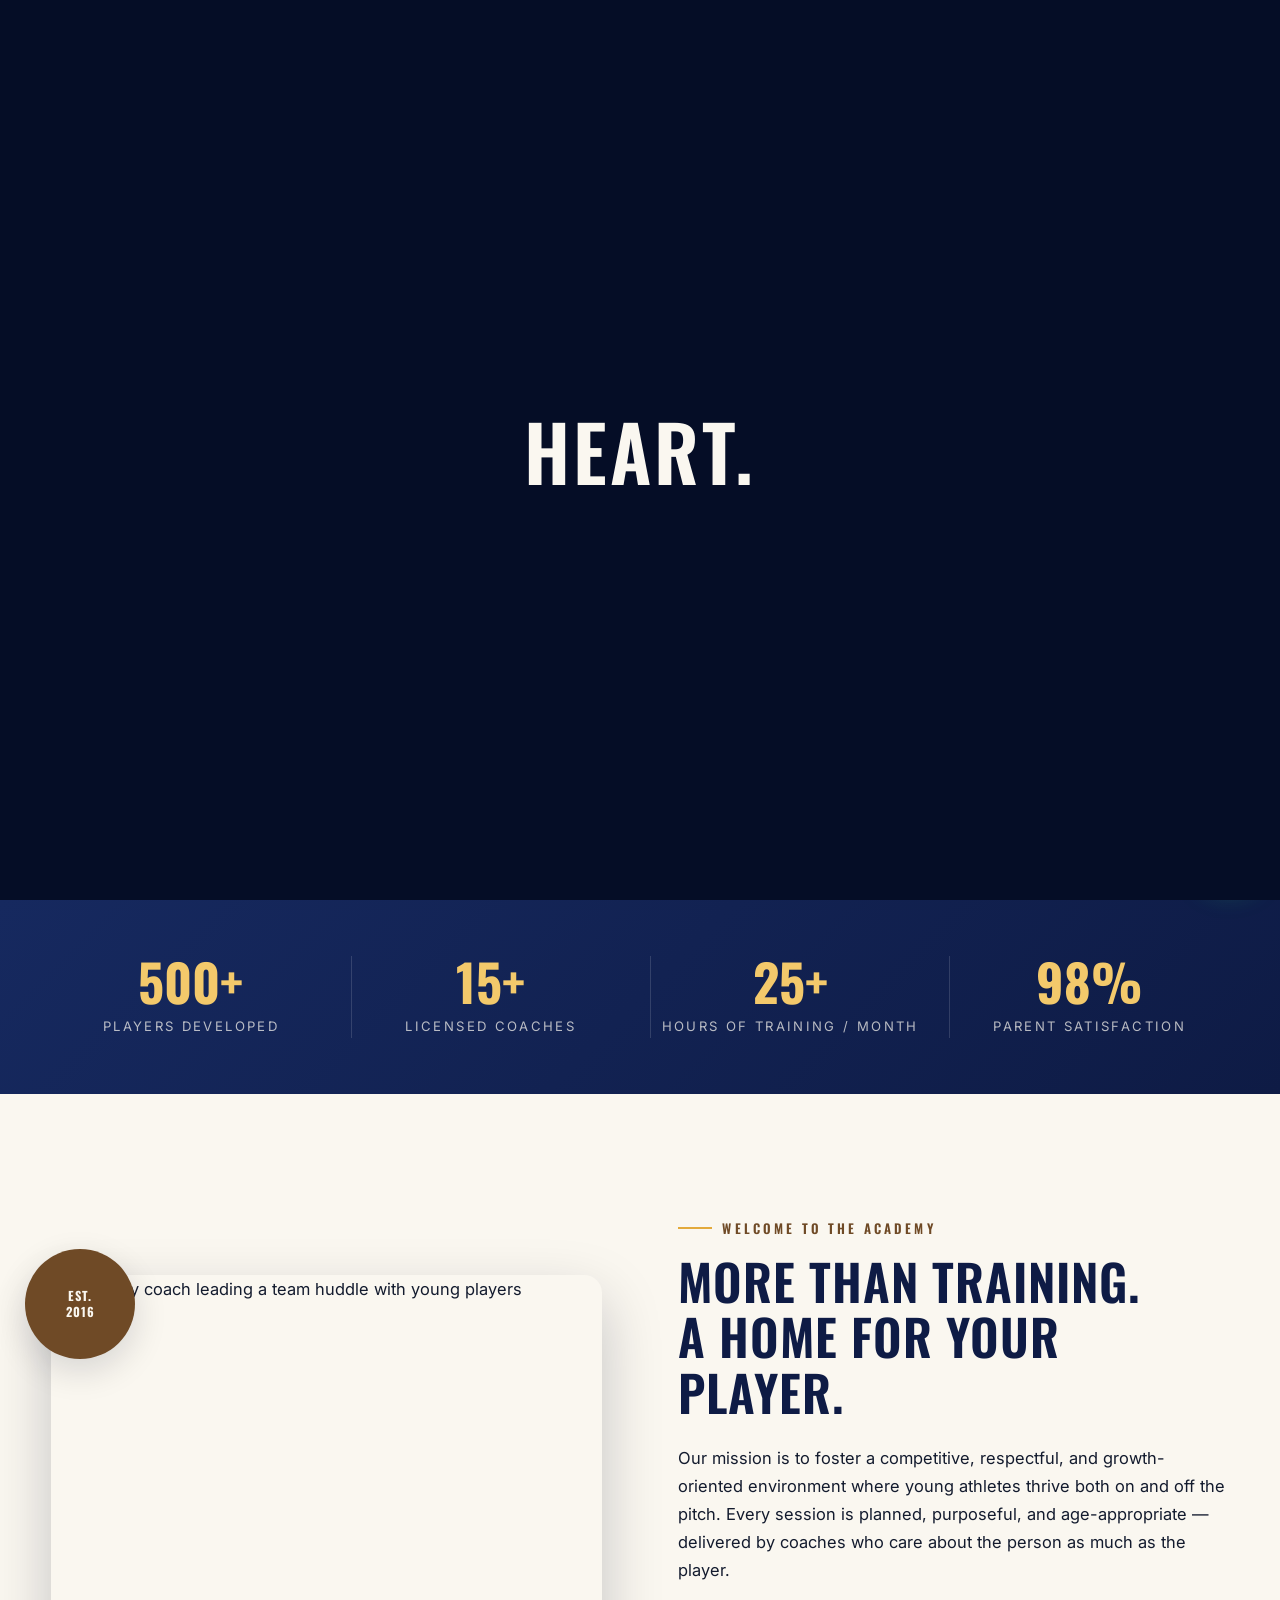
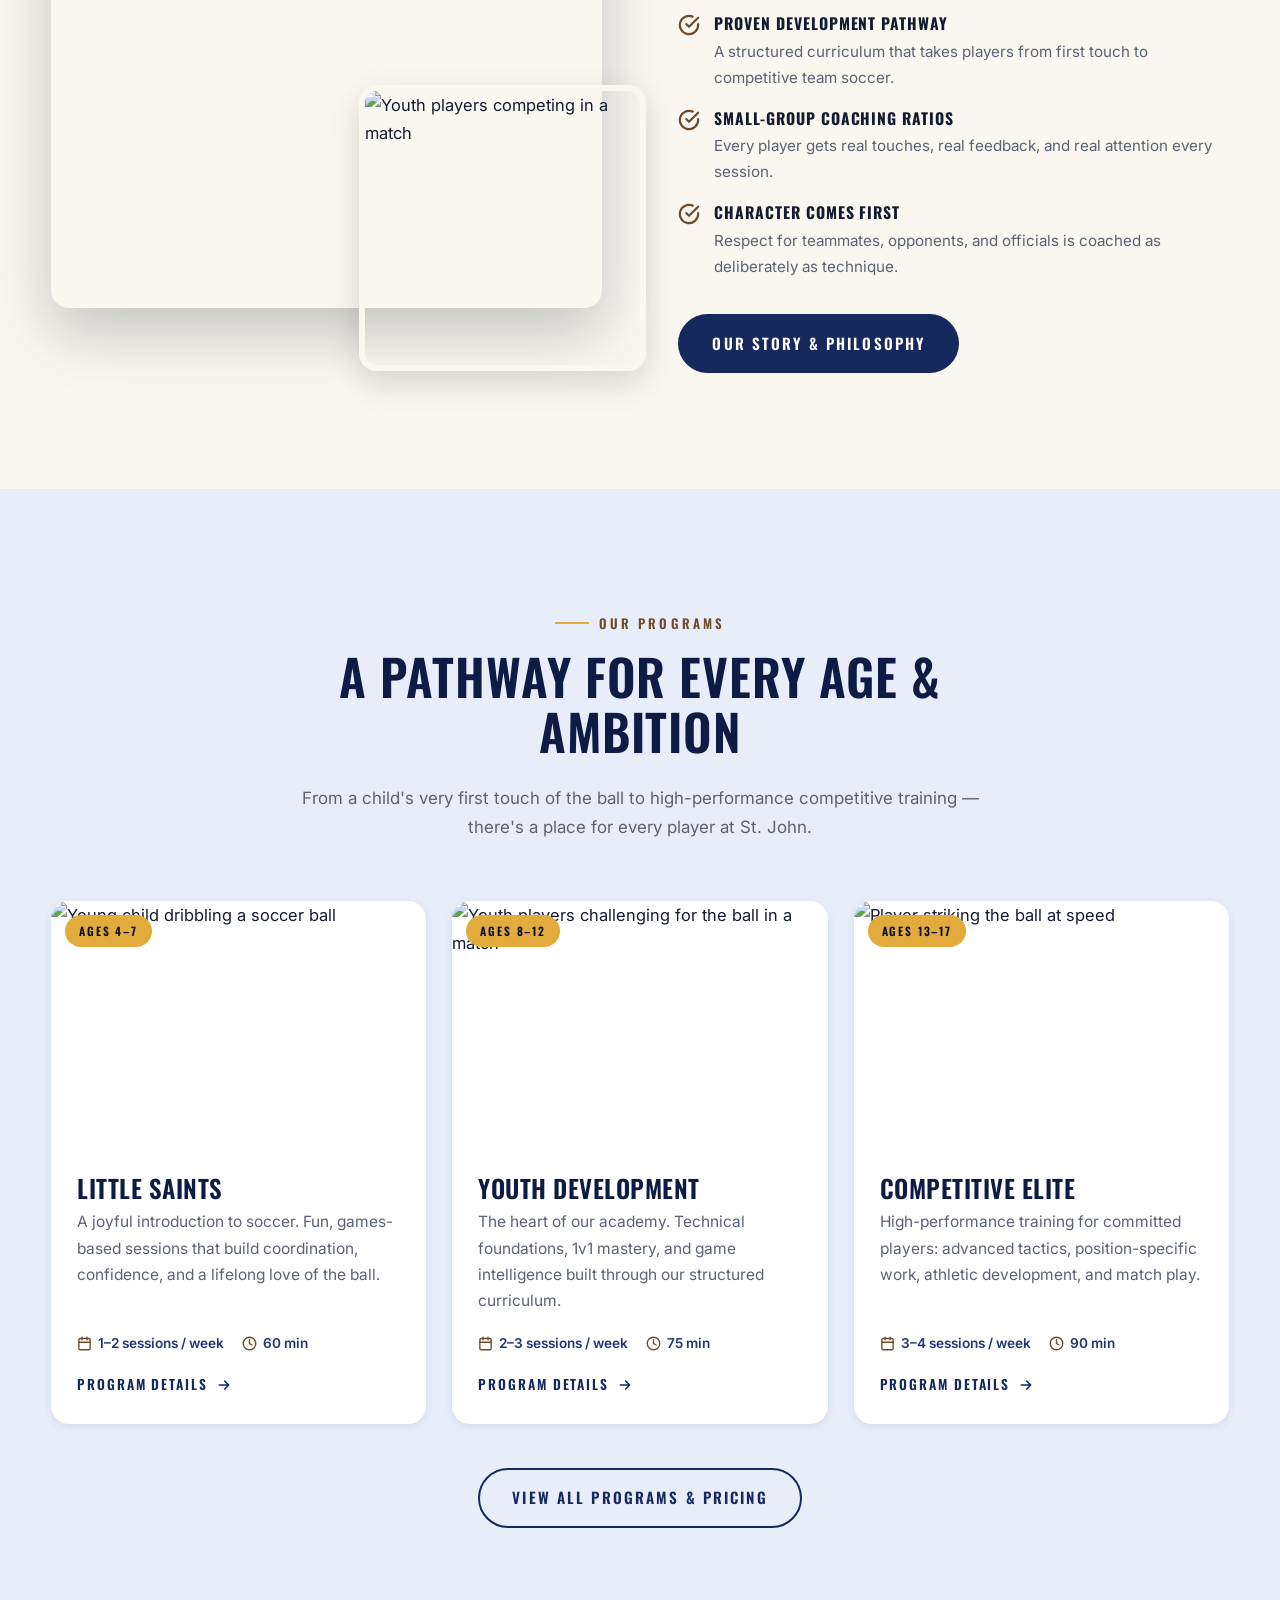
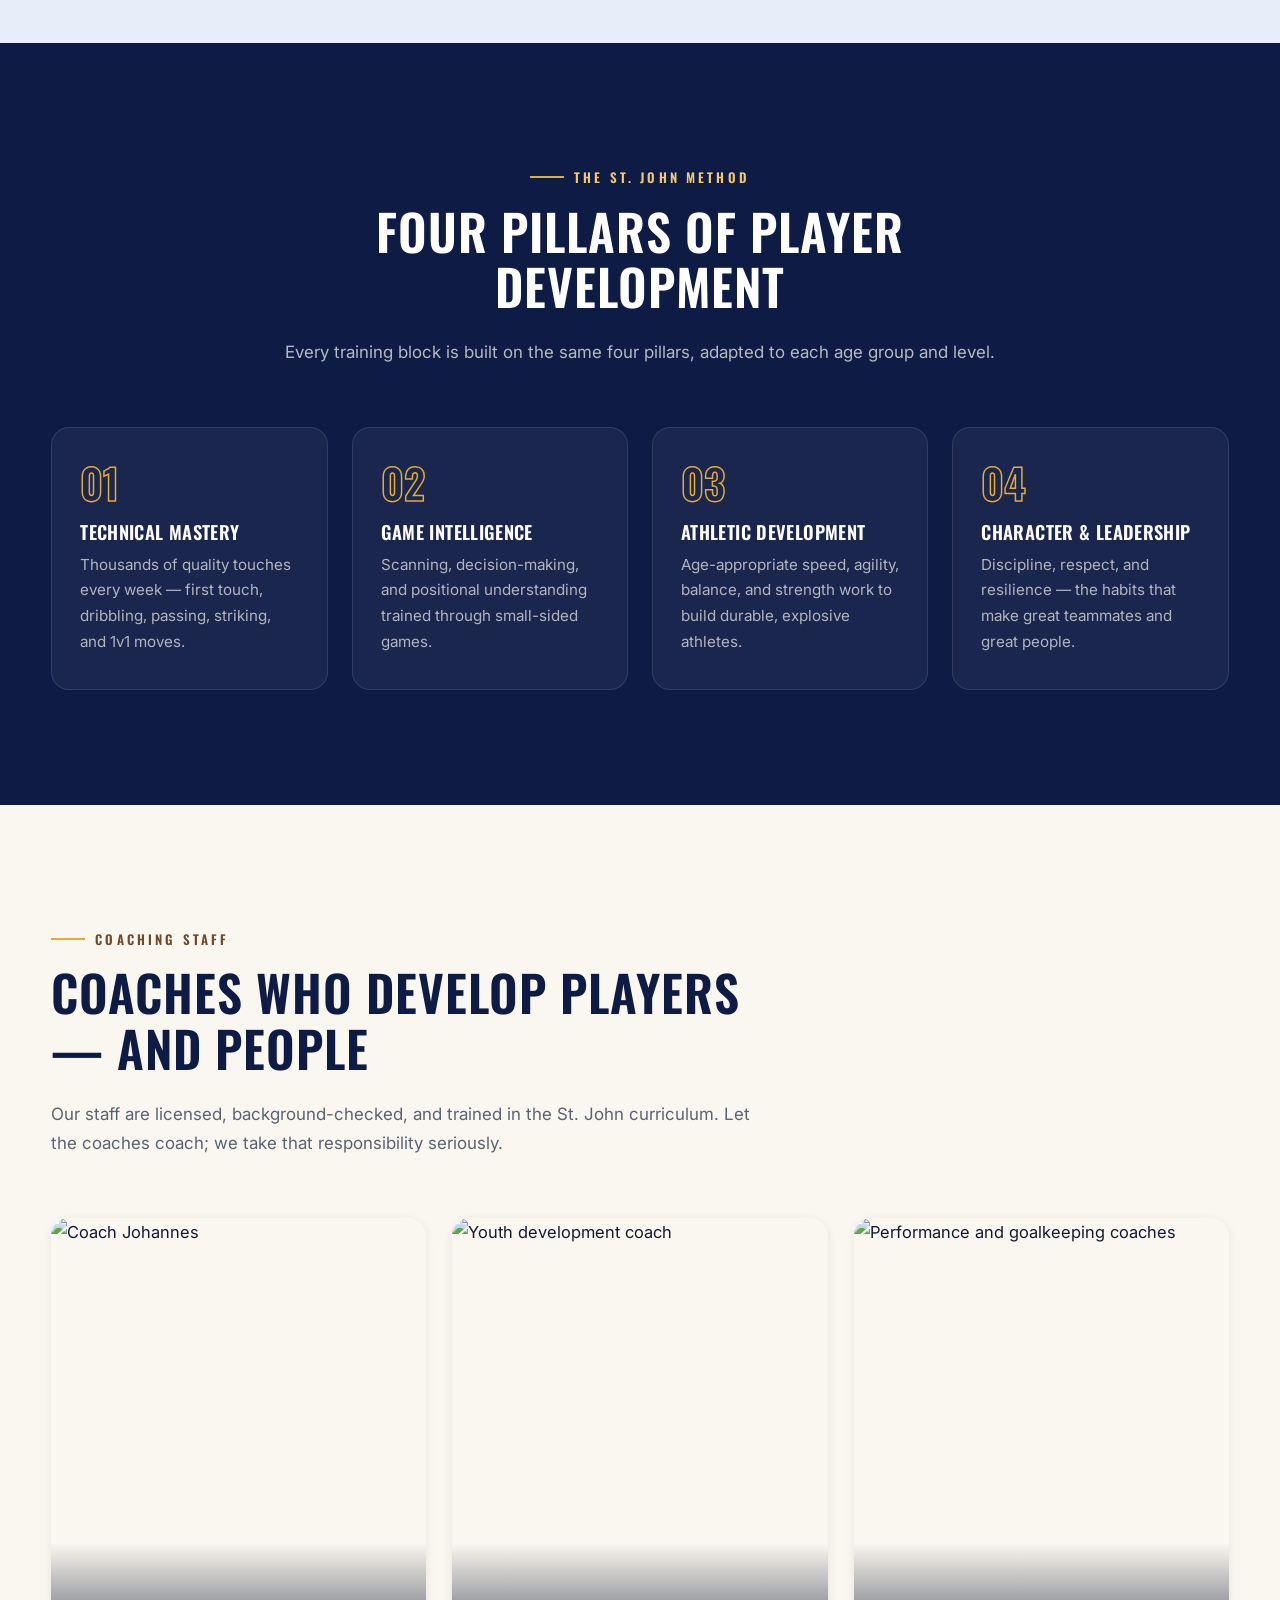
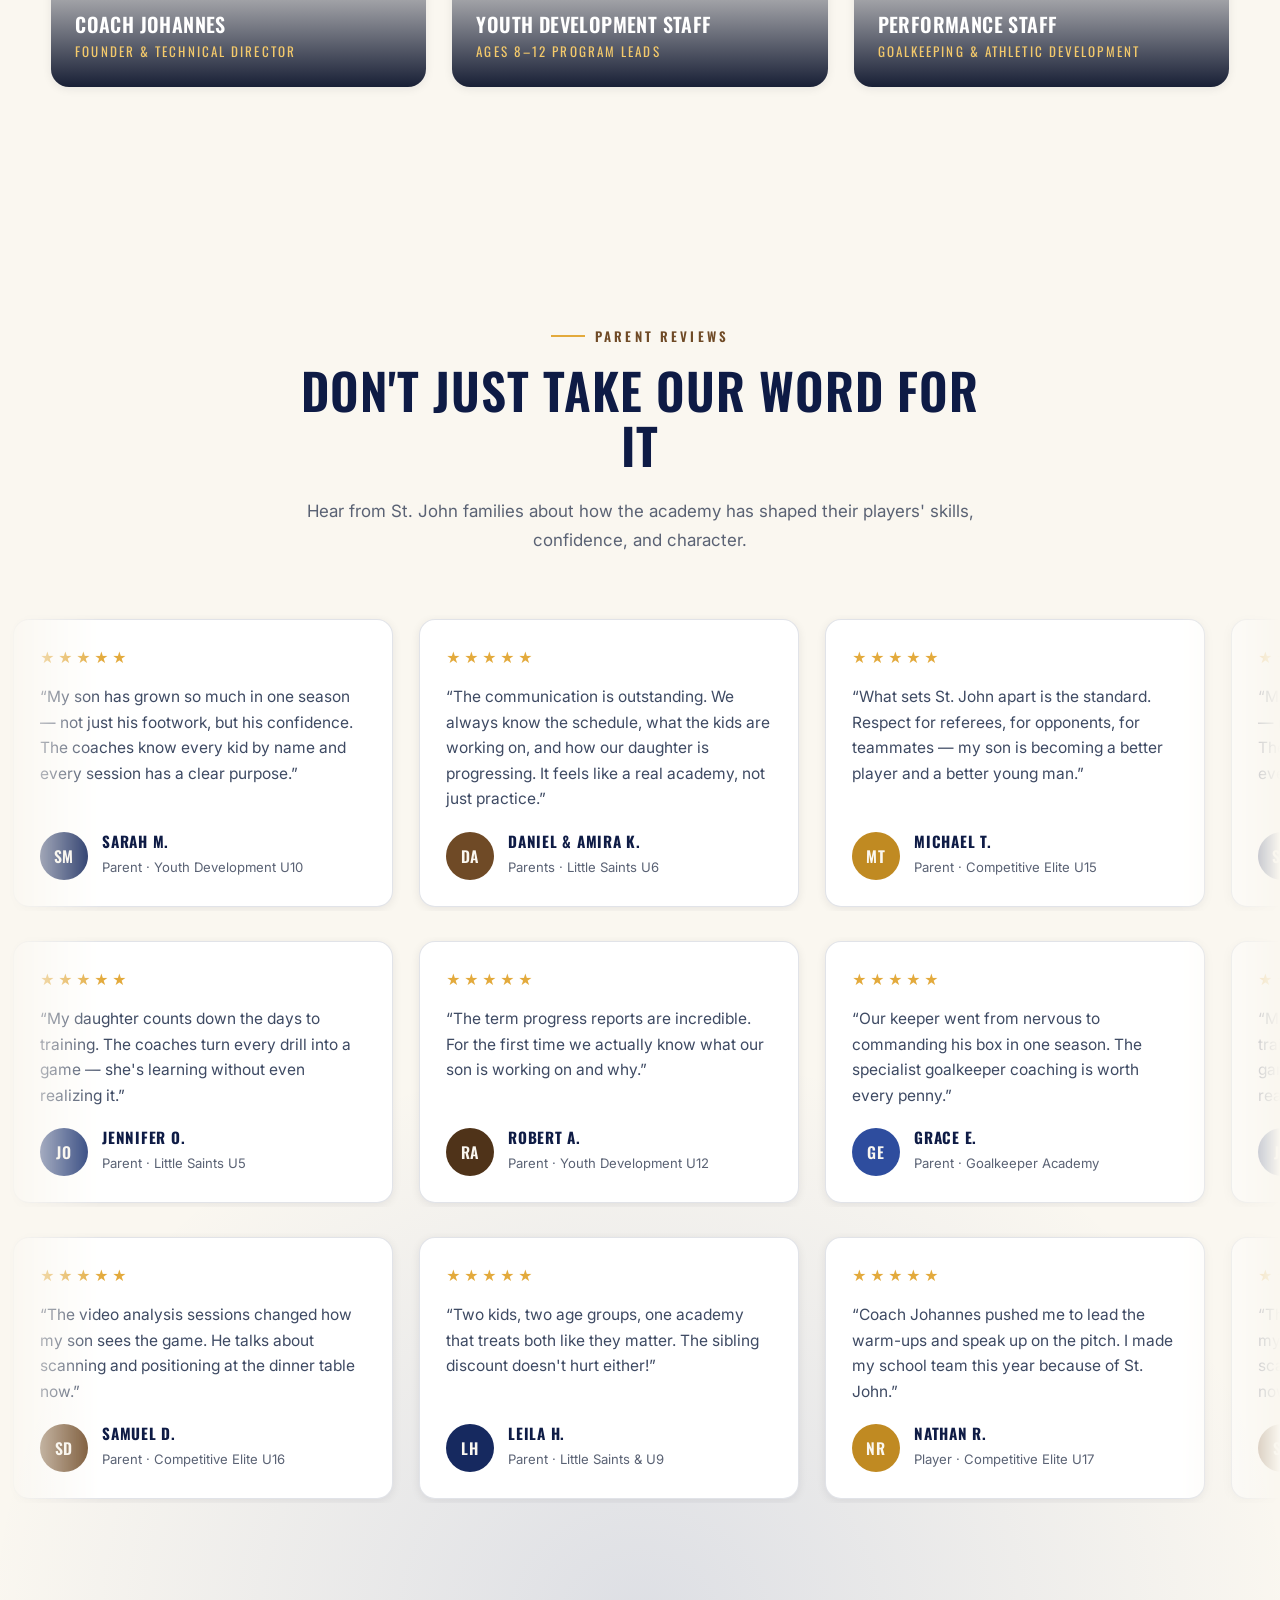
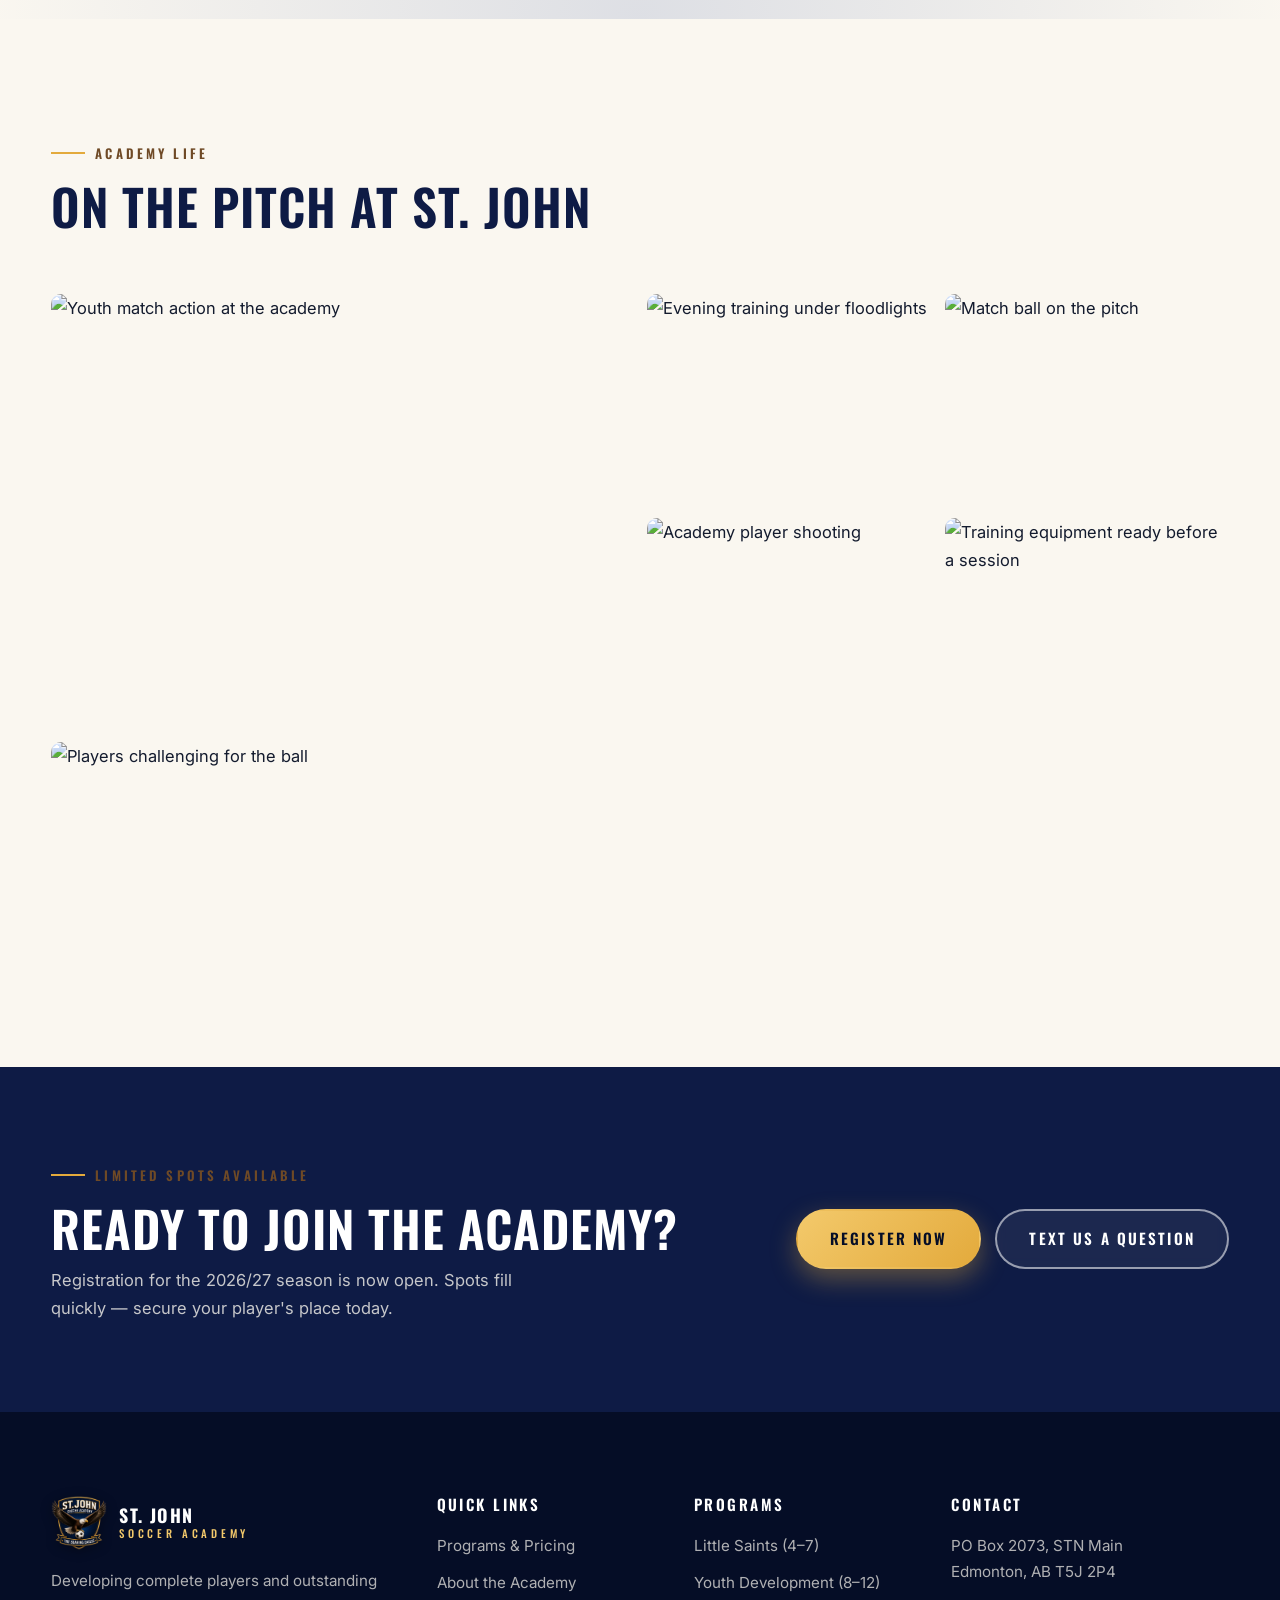
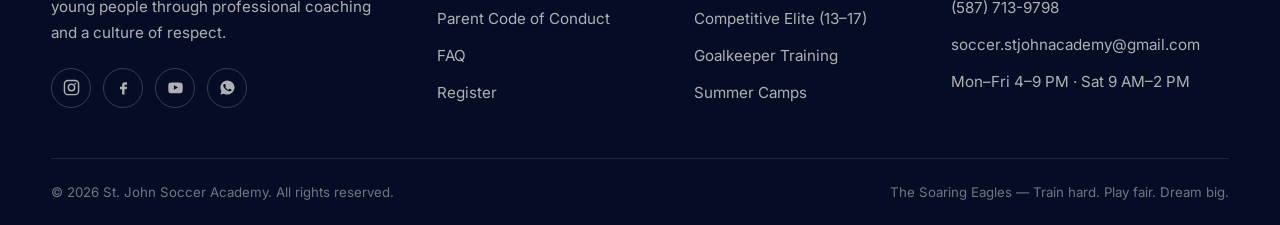
==== index.html @ 0c095fee "St. John Soccer Academy website Six-page static site: cinematic video hero with scroll-driven progra" ====
<!DOCTYPE html>
<html lang="en">
<head>
  <meta charset="UTF-8">
  <meta name="viewport" content="width=device-width, initial-scale=1.0">
  <title>St. John Soccer Academy | Youth Soccer Training &amp; Player Development</title>
  <meta name="description" content="St. John Soccer Academy develops young athletes ages 4–17 through professional coaching, a proven curriculum, and a culture of respect. Register for the new season today.">
  <link rel="preconnect" href="https://fonts.googleapis.com">
  <link rel="preconnect" href="https://fonts.gstatic.com" crossorigin>
  <link href="https://fonts.googleapis.com/css2?family=Oswald:wght@400;500;600;700&family=Inter:wght@400;500;600;700&display=swap" rel="stylesheet">
  <link rel="stylesheet" href="css/style.css?v=8">
  <link rel="stylesheet" href="css/cinematic-hero.css?v=2">
  <link rel="stylesheet" href="css/arc-preloader.css">
  <link rel="icon" type="image/png" href="images/favicon.png">
</head>
<body>

  <!-- ================= NAV ================= -->
  <header class="nav">
    <div class="container">
      <a class="brand" href="index.html">
        <img class="crest" src="images/logo-nav.png" alt="St. John Soccer Academy crest">
        <span class="brand-name"><strong>St. John</strong><span>Soccer Academy</span></span>
      </a>
      <nav>
        <ul class="nav-links">
          <li><a href="index.html" class="active">Home</a></li>
          <li><a href="programs.html">Programs</a></li>
          <li><a href="about.html">About</a></li>
          <li><a href="code-of-conduct.html">Code of Conduct</a></li>
          <li><a href="faq.html">FAQ</a></li>
          <li><a href="register.html">Contact</a></li>
        </ul>
      </nav>
      <div class="nav-cta">
        <a href="register.html" class="btn btn--gold">Register Now</a>
        <button class="nav-toggle" aria-label="Menu"><span></span><span></span><span></span></button>
      </div>
    </div>
  </header>

  <!-- ================= CINEMATIC HERO ================= -->
  <section class="cine-hero">

    <!-- Environment -->
    <video class="cine-video" autoplay muted loop playsinline poster="https://images.unsplash.com/photo-1431324155629-1a6deb1dec8d?auto=format&fit=crop&w=1800&q=70">
      <source src="https://videos.pexels.com/video-files/6077718/6077718-hd_1920_1080_25fps.mp4" type="video/mp4">
    </video>
    <div class="cine-veil" aria-hidden="true"></div>
    <div class="cine-grid" aria-hidden="true"></div>
    <div class="cine-grain" aria-hidden="true"></div>

    <!-- Layer 1: hero taglines -->
    <div class="cine-text-wrapper">
      <span class="cine-kicker gsap-reveal">Home of the Soaring Eagles</span>
      <h1 class="cine-line1 gsap-reveal">Where young players</h1>
      <h1 class="cine-line2 gsap-reveal">become complete athletes</h1>
      <span class="cine-scroll gsap-reveal">Scroll</span>
    </div>

    <!-- Layer 2: final CTA -->
    <div class="cine-cta-wrapper gsap-reveal">
      <h2>Start your journey.</h2>
      <p>Join the St. John family for the 2026/27 season — professional coaching, a proven curriculum, and limited spots per age group.</p>
      <div class="cine-cta-actions">
        <a href="register.html" class="btn-tactile btn-tactile--gold">
          <svg viewBox="0 0 24 24" fill="none" stroke="currentColor" stroke-width="2.2" stroke-linecap="round" stroke-linejoin="round"><path d="M12 2v14m0 0 5-5m-5 5-5-5"/><path d="M4 20h16"/></svg>
          <span class="btn-lines"><small>2026/27 Season</small>Register Now</span>
        </a>
        <a href="programs.html" class="btn-tactile btn-tactile--dark">
          <svg viewBox="0 0 24 24" fill="none" stroke="currentColor" stroke-width="2" stroke-linecap="round" stroke-linejoin="round"><circle cx="12" cy="12" r="10"/><path d="m12 7 2.1 1.5-.8 2.5h-2.6l-.8-2.5Zm-6 4.5 2.4.4.9 2.4-1.8 1.8-2.2-1.2Zm12 0 .7 3.4-2.2 1.2-1.8-1.8.9-2.4ZM9.3 17h5.4l.9 2.1-3.6 2-3.6-2Z" fill="currentColor" stroke="none"/></svg>
          <span class="btn-lines"><small>Ages 4–17</small>Explore Programs</span>
        </a>
      </div>
    </div>

    <!-- Layer 3: the physical deep-green card -->
    <div class="cine-card-layer">
      <div class="cine-card gsap-reveal">
        <div class="cine-sheen" aria-hidden="true"></div>
        <div class="cine-inner cine-inner--programs">

          <div class="cine-prog-head gsap-reveal">
            <span class="cine-prog-eyebrow">Our Programs</span>
            <h3>Choose your pathway</h3>
            <p>Three age-based programs, one standard. Tap a program to explore it — or keep scrolling to see the whole academy.</p>
          </div>

          <div class="cine-programs">
            <a href="programs.html" class="cine-prog gsap-reveal" style="--img: url('https://images.unsplash.com/photo-1600679472829-3044539ce8ed?auto=format&fit=crop&w=700&q=70');">
              <span class="cine-prog-tag">Ages 4–7</span>
              <span class="cine-prog-body">
                <b>Little Saints</b>
                <small>Fun-first foundations · 60 min sessions</small>
              </span>
              <span class="cine-prog-go" aria-hidden="true">
                <svg viewBox="0 0 24 24" fill="none" stroke="currentColor" stroke-width="2.4" stroke-linecap="round" stroke-linejoin="round"><path d="M5 12h14m-6-6 6 6-6 6"/></svg>
              </span>
            </a>
            <a href="programs.html" class="cine-prog gsap-reveal" style="--img: url('https://images.unsplash.com/photo-1543326727-cf6c39e8f84c?auto=format&fit=crop&w=700&q=70');">
              <span class="cine-prog-tag">Ages 8–12</span>
              <span class="cine-prog-body">
                <b>Youth Development</b>
                <small>Technique &amp; game intelligence · 75 min</small>
              </span>
              <span class="cine-prog-go" aria-hidden="true">
                <svg viewBox="0 0 24 24" fill="none" stroke="currentColor" stroke-width="2.4" stroke-linecap="round" stroke-linejoin="round"><path d="M5 12h14m-6-6 6 6-6 6"/></svg>
              </span>
            </a>
            <a href="programs.html" class="cine-prog gsap-reveal" style="--img: url('https://images.unsplash.com/photo-1553778263-73a83bab9b0c?auto=format&fit=crop&w=700&q=70');">
              <span class="cine-prog-tag">Ages 13–17</span>
              <span class="cine-prog-body">
                <b>Competitive Elite</b>
                <small>High-performance training · 90 min</small>
              </span>
              <span class="cine-prog-go" aria-hidden="true">
                <svg viewBox="0 0 24 24" fill="none" stroke="currentColor" stroke-width="2.4" stroke-linecap="round" stroke-linejoin="round"><path d="M5 12h14m-6-6 6 6-6 6"/></svg>
              </span>
            </a>
          </div>

          <div class="cine-prog-cta gsap-reveal">
            <a href="programs.html" class="btn-tactile btn-tactile--gold">
              <svg viewBox="0 0 24 24" fill="none" stroke="currentColor" stroke-width="2" stroke-linecap="round" stroke-linejoin="round"><circle cx="12" cy="12" r="10"/><path d="m12 7 2.1 1.5-.8 2.5h-2.6l-.8-2.5Zm-6 4.5 2.4.4.9 2.4-1.8 1.8-2.2-1.2Zm12 0 .7 3.4-2.2 1.2-1.8-1.8.9-2.4ZM9.3 17h5.4l.9 2.1-3.6 2-3.6-2Z" fill="currentColor" stroke="none"/></svg>
              <span class="btn-lines"><small>All ages &amp; pricing</small>View All Programs</span>
            </a>
            <span class="cine-prog-more">Keep scrolling to explore the academy</span>
          </div>

        </div>
      </div>
    </div>
  </section>

  <!-- ================= STATS ================= -->
  <section class="stats">
    <div class="container stats-grid">
      <div class="stat">
        <div class="stat-num" data-count="500" data-suffix="+">0</div>
        <div class="stat-label">Players Developed</div>
      </div>
      <div class="stat">
        <div class="stat-num" data-count="15" data-suffix="+">0</div>
        <div class="stat-label">Licensed Coaches</div>
      </div>
      <div class="stat">
        <div class="stat-num" data-count="25" data-suffix="+">0</div>
        <div class="stat-label">Hours of Training / Month</div>
      </div>
      <div class="stat">
        <div class="stat-num" data-count="98" data-suffix="%">0</div>
        <div class="stat-label">Parent Satisfaction</div>
      </div>
    </div>
  </section>

  <!-- ================= ABOUT ================= -->
  <section class="section">
    <div class="container split">
      <div class="split-media reveal">
        <img class="photo-main" src="https://images.unsplash.com/photo-1526232761682-d26e03ac148e?auto=format&fit=crop&w=900&q=75" alt="Academy coach leading a team huddle with young players">
        <img class="photo-float" src="https://images.unsplash.com/photo-1624880357913-a8539238245b?auto=format&fit=crop&w=600&q=75" alt="Youth players competing in a match">
        <div class="seal">Est.<br>2016</div>
      </div>
      <div class="reveal reveal-d1">
        <span class="eyebrow">Welcome to the Academy</span>
        <h2>More than training.<br>A home for your player.</h2>
        <p>Our mission is to foster a competitive, respectful, and growth-oriented environment where young athletes thrive both on and off the pitch. Every session is planned, purposeful, and age-appropriate — delivered by coaches who care about the person as much as the player.</p>
        <ul class="checklist">
          <li>
            <svg viewBox="0 0 24 24" fill="none" stroke="currentColor" stroke-width="2.4" stroke-linecap="round" stroke-linejoin="round"><path d="M22 11.08V12a10 10 0 1 1-5.93-9.14"/><path d="M22 4 12 14.01l-3-3"/></svg>
            <div><strong>Proven development pathway</strong><p>A structured curriculum that takes players from first touch to competitive team soccer.</p></div>
          </li>
          <li>
            <svg viewBox="0 0 24 24" fill="none" stroke="currentColor" stroke-width="2.4" stroke-linecap="round" stroke-linejoin="round"><path d="M22 11.08V12a10 10 0 1 1-5.93-9.14"/><path d="M22 4 12 14.01l-3-3"/></svg>
            <div><strong>Small-group coaching ratios</strong><p>Every player gets real touches, real feedback, and real attention every session.</p></div>
          </li>
          <li>
            <svg viewBox="0 0 24 24" fill="none" stroke="currentColor" stroke-width="2.4" stroke-linecap="round" stroke-linejoin="round"><path d="M22 11.08V12a10 10 0 1 1-5.93-9.14"/><path d="M22 4 12 14.01l-3-3"/></svg>
            <div><strong>Character comes first</strong><p>Respect for teammates, opponents, and officials is coached as deliberately as technique.</p></div>
          </li>
        </ul>
        <a href="about.html" class="btn btn--green">Our Story &amp; Philosophy</a>
      </div>
    </div>
  </section>

  <!-- ================= PROGRAMS ================= -->
  <section class="section section--green" id="programs">
    <div class="container">
      <div class="section-head section-head--center reveal">
        <span class="eyebrow">Our Programs</span>
        <h2>A pathway for every age &amp; ambition</h2>
        <p>From a child's very first touch of the ball to high-performance competitive training — there's a place for every player at St. John.</p>
      </div>
      <div class="cards-grid">
        <article class="card reveal">
          <div class="card-media">
            <img src="https://images.unsplash.com/photo-1600679472829-3044539ce8ed?auto=format&fit=crop&w=800&q=75" alt="Young child dribbling a soccer ball">
            <span class="card-tag">Ages 4–7</span>
          </div>
          <div class="card-body">
            <h3>Little Saints</h3>
            <p>A joyful introduction to soccer. Fun, games-based sessions that build coordination, confidence, and a lifelong love of the ball.</p>
            <div class="card-meta">
              <span><svg viewBox="0 0 24 24" fill="none" stroke="currentColor" stroke-width="2.2" stroke-linecap="round"><rect x="3" y="4" width="18" height="18" rx="2"/><path d="M16 2v4M8 2v4M3 10h18"/></svg>1–2 sessions / week</span>
              <span><svg viewBox="0 0 24 24" fill="none" stroke="currentColor" stroke-width="2.2" stroke-linecap="round"><circle cx="12" cy="12" r="10"/><path d="M12 6v6l4 2"/></svg>60 min</span>
            </div>
            <a href="programs.html" class="card-link">Program Details
              <svg viewBox="0 0 24 24" fill="none" stroke="currentColor" stroke-width="2.4" stroke-linecap="round" stroke-linejoin="round"><path d="M5 12h14m-6-6 6 6-6 6"/></svg>
            </a>
          </div>
        </article>
        <article class="card reveal reveal-d1">
          <div class="card-media">
            <img src="https://images.unsplash.com/photo-1543326727-cf6c39e8f84c?auto=format&fit=crop&w=800&q=75" alt="Youth players challenging for the ball in a match">
            <span class="card-tag">Ages 8–12</span>
          </div>
          <div class="card-body">
            <h3>Youth Development</h3>
            <p>The heart of our academy. Technical foundations, 1v1 mastery, and game intelligence built through our structured curriculum.</p>
            <div class="card-meta">
              <span><svg viewBox="0 0 24 24" fill="none" stroke="currentColor" stroke-width="2.2" stroke-linecap="round"><rect x="3" y="4" width="18" height="18" rx="2"/><path d="M16 2v4M8 2v4M3 10h18"/></svg>2–3 sessions / week</span>
              <span><svg viewBox="0 0 24 24" fill="none" stroke="currentColor" stroke-width="2.2" stroke-linecap="round"><circle cx="12" cy="12" r="10"/><path d="M12 6v6l4 2"/></svg>75 min</span>
            </div>
            <a href="programs.html" class="card-link">Program Details
              <svg viewBox="0 0 24 24" fill="none" stroke="currentColor" stroke-width="2.4" stroke-linecap="round" stroke-linejoin="round"><path d="M5 12h14m-6-6 6 6-6 6"/></svg>
            </a>
          </div>
        </article>
        <article class="card reveal reveal-d2">
          <div class="card-media">
            <img src="https://images.unsplash.com/photo-1553778263-73a83bab9b0c?auto=format&fit=crop&w=800&q=75" alt="Player striking the ball at speed">
            <span class="card-tag">Ages 13–17</span>
          </div>
          <div class="card-body">
            <h3>Competitive Elite</h3>
            <p>High-performance training for committed players: advanced tactics, position-specific work, athletic development, and match play.</p>
            <div class="card-meta">
              <span><svg viewBox="0 0 24 24" fill="none" stroke="currentColor" stroke-width="2.2" stroke-linecap="round"><rect x="3" y="4" width="18" height="18" rx="2"/><path d="M16 2v4M8 2v4M3 10h18"/></svg>3–4 sessions / week</span>
              <span><svg viewBox="0 0 24 24" fill="none" stroke="currentColor" stroke-width="2.2" stroke-linecap="round"><circle cx="12" cy="12" r="10"/><path d="M12 6v6l4 2"/></svg>90 min</span>
            </div>
            <a href="programs.html" class="card-link">Program Details
              <svg viewBox="0 0 24 24" fill="none" stroke="currentColor" stroke-width="2.4" stroke-linecap="round" stroke-linejoin="round"><path d="M5 12h14m-6-6 6 6-6 6"/></svg>
            </a>
          </div>
        </article>
      </div>
      <div style="text-align:center; margin-top:44px;" class="reveal">
        <a href="programs.html" class="btn btn--outline-green">View All Programs &amp; Pricing</a>
      </div>
    </div>
  </section>

  <!-- ================= METHODOLOGY ================= -->
  <section class="section section--dark">
    <div class="container">
      <div class="section-head section-head--center reveal">
        <span class="eyebrow">The St. John Method</span>
        <h2>Four pillars of player development</h2>
        <p>Every training block is built on the same four pillars, adapted to each age group and level.</p>
      </div>
      <div class="pillars">
        <div class="pillar reveal">
          <div class="pillar-num">01</div>
          <h3>Technical Mastery</h3>
          <p>Thousands of quality touches every week — first touch, dribbling, passing, striking, and 1v1 moves.</p>
        </div>
        <div class="pillar reveal reveal-d1">
          <div class="pillar-num">02</div>
          <h3>Game Intelligence</h3>
          <p>Scanning, decision-making, and positional understanding trained through small-sided games.</p>
        </div>
        <div class="pillar reveal reveal-d2">
          <div class="pillar-num">03</div>
          <h3>Athletic Development</h3>
          <p>Age-appropriate speed, agility, balance, and strength work to build durable, explosive athletes.</p>
        </div>
        <div class="pillar reveal reveal-d3">
          <div class="pillar-num">04</div>
          <h3>Character &amp; Leadership</h3>
          <p>Discipline, respect, and resilience — the habits that make great teammates and great people.</p>
        </div>
      </div>
    </div>
  </section>

  <!-- ================= COACHES ================= -->
  <section class="section">
    <div class="container">
      <div class="section-head reveal">
        <span class="eyebrow">Coaching Staff</span>
        <h2>Coaches who develop players — and people</h2>
        <p>Our staff are licensed, background-checked, and trained in the St. John curriculum. Let the coaches coach; we take that responsibility seriously.</p>
      </div>
      <div class="coach-grid">
        <div class="coach reveal">
          <img src="https://images.unsplash.com/photo-1560272564-c83b66b1ad12?auto=format&fit=crop&w=700&q=75" alt="Coach Johannes">
          <div class="coach-info">
            <h3>Coach Johannes</h3>
            <span>Founder &amp; Technical Director</span>
          </div>
        </div>
        <div class="coach reveal reveal-d1">
          <img src="https://images.unsplash.com/photo-1579952363873-27f3bade9f55?auto=format&fit=crop&w=700&q=75" alt="Youth development coach">
          <div class="coach-info">
            <h3>Youth Development Staff</h3>
            <span>Ages 8–12 Program Leads</span>
          </div>
        </div>
        <div class="coach reveal reveal-d2">
          <img src="https://images.unsplash.com/photo-1431324155629-1a6deb1dec8d?auto=format&fit=crop&w=700&q=75" alt="Performance and goalkeeping coaches">
          <div class="coach-info">
            <h3>Performance Staff</h3>
            <span>Goalkeeping &amp; Athletic Development</span>
          </div>
        </div>
      </div>
    </div>
  </section>

  <!-- ================= TESTIMONIALS ================= -->
  <section class="section tmq-section">
    <div class="container">
      <div class="section-head section-head--center reveal">
        <span class="eyebrow">Parent Reviews</span>
        <h2>Don't just take our word for it</h2>
        <p>Hear from St. John families about how the academy has shaped their players' skills, confidence, and character.</p>
      </div>
    </div>
    <div class="tmq-rows reveal">
        <div class="tmq-row" style="--dur: 50s;">
          <div class="tmq-track">
            <div class="tmq-group">
            <div class="tmq-card">
              <div class="tmq-stars">★★★★★</div>
              <p>&ldquo;My son has grown so much in one season — not just his footwork, but his confidence. The coaches know every kid by name and every session has a clear purpose.&rdquo;</p>
              <div class="tmq-who">
                <span class="tmq-ava" style="background:#16295F;">SM</span>
                <span><b>Sarah M.</b><small>Parent · Youth Development U10</small></span>
              </div>
            </div>
            <div class="tmq-card">
              <div class="tmq-stars">★★★★★</div>
              <p>&ldquo;The communication is outstanding. We always know the schedule, what the kids are working on, and how our daughter is progressing. It feels like a real academy, not just practice.&rdquo;</p>
              <div class="tmq-who">
                <span class="tmq-ava" style="background:#6F4A26;">DA</span>
                <span><b>Daniel &amp; Amira K.</b><small>Parents · Little Saints U6</small></span>
              </div>
            </div>
            <div class="tmq-card">
              <div class="tmq-stars">★★★★★</div>
              <p>&ldquo;What sets St. John apart is the standard. Respect for referees, for opponents, for teammates — my son is becoming a better player and a better young man.&rdquo;</p>
              <div class="tmq-who">
                <span class="tmq-ava" style="background:#C08A22;">MT</span>
                <span><b>Michael T.</b><small>Parent · Competitive Elite U15</small></span>
              </div>
            </div>
            </div>
            <div class="tmq-group" aria-hidden="true">
            <div class="tmq-card">
              <div class="tmq-stars">★★★★★</div>
              <p>&ldquo;My son has grown so much in one season — not just his footwork, but his confidence. The coaches know every kid by name and every session has a clear purpose.&rdquo;</p>
              <div class="tmq-who">
                <span class="tmq-ava" style="background:#16295F;">SM</span>
                <span><b>Sarah M.</b><small>Parent · Youth Development U10</small></span>
              </div>
            </div>
            <div class="tmq-card">
              <div class="tmq-stars">★★★★★</div>
              <p>&ldquo;The communication is outstanding. We always know the schedule, what the kids are working on, and how our daughter is progressing. It feels like a real academy, not just practice.&rdquo;</p>
              <div class="tmq-who">
                <span class="tmq-ava" style="background:#6F4A26;">DA</span>
                <span><b>Daniel &amp; Amira K.</b><small>Parents · Little Saints U6</small></span>
              </div>
            </div>
            <div class="tmq-card">
              <div class="tmq-stars">★★★★★</div>
              <p>&ldquo;What sets St. John apart is the standard. Respect for referees, for opponents, for teammates — my son is becoming a better player and a better young man.&rdquo;</p>
              <div class="tmq-who">
                <span class="tmq-ava" style="background:#C08A22;">MT</span>
                <span><b>Michael T.</b><small>Parent · Competitive Elite U15</small></span>
              </div>
            </div>
            </div>
          </div>
        </div>
        <div class="tmq-row tmq-row--reverse" style="--dur: 40s;">
          <div class="tmq-track">
            <div class="tmq-group">
            <div class="tmq-card">
              <div class="tmq-stars">★★★★★</div>
              <p>&ldquo;My daughter counts down the days to training. The coaches turn every drill into a game — she's learning without even realizing it.&rdquo;</p>
              <div class="tmq-who">
                <span class="tmq-ava" style="background:#1F3775;">JO</span>
                <span><b>Jennifer O.</b><small>Parent · Little Saints U5</small></span>
              </div>
            </div>
            <div class="tmq-card">
              <div class="tmq-stars">★★★★★</div>
              <p>&ldquo;The term progress reports are incredible. For the first time we actually know what our son is working on and why.&rdquo;</p>
              <div class="tmq-who">
                <span class="tmq-ava" style="background:#4F3319;">RA</span>
                <span><b>Robert A.</b><small>Parent · Youth Development U12</small></span>
              </div>
            </div>
            <div class="tmq-card">
              <div class="tmq-stars">★★★★★</div>
              <p>&ldquo;Our keeper went from nervous to commanding his box in one season. The specialist goalkeeper coaching is worth every penny.&rdquo;</p>
              <div class="tmq-who">
                <span class="tmq-ava" style="background:#2E4D9E;">GE</span>
                <span><b>Grace E.</b><small>Parent · Goalkeeper Academy</small></span>
              </div>
            </div>
            </div>
            <div class="tmq-group" aria-hidden="true">
            <div class="tmq-card">
              <div class="tmq-stars">★★★★★</div>
              <p>&ldquo;My daughter counts down the days to training. The coaches turn every drill into a game — she's learning without even realizing it.&rdquo;</p>
              <div class="tmq-who">
                <span class="tmq-ava" style="background:#1F3775;">JO</span>
                <span><b>Jennifer O.</b><small>Parent · Little Saints U5</small></span>
              </div>
            </div>
            <div class="tmq-card">
              <div class="tmq-stars">★★★★★</div>
              <p>&ldquo;The term progress reports are incredible. For the first time we actually know what our son is working on and why.&rdquo;</p>
              <div class="tmq-who">
                <span class="tmq-ava" style="background:#4F3319;">RA</span>
                <span><b>Robert A.</b><small>Parent · Youth Development U12</small></span>
              </div>
            </div>
            <div class="tmq-card">
              <div class="tmq-stars">★★★★★</div>
              <p>&ldquo;Our keeper went from nervous to commanding his box in one season. The specialist goalkeeper coaching is worth every penny.&rdquo;</p>
              <div class="tmq-who">
                <span class="tmq-ava" style="background:#2E4D9E;">GE</span>
                <span><b>Grace E.</b><small>Parent · Goalkeeper Academy</small></span>
              </div>
            </div>
            </div>
          </div>
        </div>
        <div class="tmq-row" style="--dur: 60s;">
          <div class="tmq-track">
            <div class="tmq-group">
            <div class="tmq-card">
              <div class="tmq-stars">★★★★★</div>
              <p>&ldquo;The video analysis sessions changed how my son sees the game. He talks about scanning and positioning at the dinner table now.&rdquo;</p>
              <div class="tmq-who">
                <span class="tmq-ava" style="background:#6F4A26;">SD</span>
                <span><b>Samuel D.</b><small>Parent · Competitive Elite U16</small></span>
              </div>
            </div>
            <div class="tmq-card">
              <div class="tmq-stars">★★★★★</div>
              <p>&ldquo;Two kids, two age groups, one academy that treats both like they matter. The sibling discount doesn't hurt either!&rdquo;</p>
              <div class="tmq-who">
                <span class="tmq-ava" style="background:#16295F;">LH</span>
                <span><b>Leila H.</b><small>Parent · Little Saints &amp; U9</small></span>
              </div>
            </div>
            <div class="tmq-card">
              <div class="tmq-stars">★★★★★</div>
              <p>&ldquo;Coach Johannes pushed me to lead the warm-ups and speak up on the pitch. I made my school team this year because of St. John.&rdquo;</p>
              <div class="tmq-who">
                <span class="tmq-ava" style="background:#C08A22;">NR</span>
                <span><b>Nathan R.</b><small>Player · Competitive Elite U17</small></span>
              </div>
            </div>
            </div>
            <div class="tmq-group" aria-hidden="true">
            <div class="tmq-card">
              <div class="tmq-stars">★★★★★</div>
              <p>&ldquo;The video analysis sessions changed how my son sees the game. He talks about scanning and positioning at the dinner table now.&rdquo;</p>
              <div class="tmq-who">
                <span class="tmq-ava" style="background:#6F4A26;">SD</span>
                <span><b>Samuel D.</b><small>Parent · Competitive Elite U16</small></span>
              </div>
            </div>
            <div class="tmq-card">
              <div class="tmq-stars">★★★★★</div>
              <p>&ldquo;Two kids, two age groups, one academy that treats both like they matter. The sibling discount doesn't hurt either!&rdquo;</p>
              <div class="tmq-who">
                <span class="tmq-ava" style="background:#16295F;">LH</span>
                <span><b>Leila H.</b><small>Parent · Little Saints &amp; U9</small></span>
              </div>
            </div>
            <div class="tmq-card">
              <div class="tmq-stars">★★★★★</div>
              <p>&ldquo;Coach Johannes pushed me to lead the warm-ups and speak up on the pitch. I made my school team this year because of St. John.&rdquo;</p>
              <div class="tmq-who">
                <span class="tmq-ava" style="background:#C08A22;">NR</span>
                <span><b>Nathan R.</b><small>Player · Competitive Elite U17</small></span>
              </div>
            </div>
            </div>
          </div>
        </div>
    </div>
  </section>

  <!-- ================= GALLERY ================= -->
  <section class="section">
    <div class="container">
      <div class="section-head reveal">
        <span class="eyebrow">Academy Life</span>
        <h2>On the pitch at St. John</h2>
      </div>
      <div class="gallery reveal">
        <a href="#"><img src="https://images.unsplash.com/photo-1624880357913-a8539238245b?auto=format&fit=crop&w=1100&q=75" alt="Youth match action at the academy"></a>
        <a href="#"><img src="https://images.unsplash.com/photo-1431324155629-1a6deb1dec8d?auto=format&fit=crop&w=700&q=75" alt="Evening training under floodlights"></a>
        <a href="#"><img src="https://images.unsplash.com/photo-1574629810360-7efbbe195018?auto=format&fit=crop&w=700&q=75" alt="Match ball on the pitch"></a>
        <a href="#"><img src="https://images.unsplash.com/photo-1517466787929-bc90951d0974?auto=format&fit=crop&w=700&q=75" alt="Academy player shooting"></a>
        <a href="#"><img src="https://images.unsplash.com/photo-1551958219-acbc608c6377?auto=format&fit=crop&w=700&q=75" alt="Training equipment ready before a session"></a>
        <a href="#"><img src="https://images.unsplash.com/photo-1543326727-cf6c39e8f84c?auto=format&fit=crop&w=700&q=75" alt="Players challenging for the ball"></a>
      </div>
    </div>
  </section>

  <!-- ================= CTA BAND ================= -->
  <section class="cta-band">
    <div class="container cta-inner">
      <div class="reveal">
        <span class="eyebrow">Limited Spots Available</span>
        <h2>Ready to join the academy?</h2>
        <p>Registration for the 2026/27 season is now open. Spots fill quickly — secure your player's place today.</p>
      </div>
      <div class="cta-actions reveal reveal-d1">
        <a href="register.html" class="btn btn--gold">Register Now</a>
        <a href="sms:+15877139798" class="btn btn--ghost">Text Us a Question</a>
      </div>
    </div>
  </section>

  <!-- ================= FOOTER ================= -->
  <footer class="footer">
    <div class="container">
      <div class="footer-grid">
        <div>
          <a class="brand" href="index.html">
            <img class="crest" src="images/logo-nav.png" alt="St. John Soccer Academy crest">
            <span class="brand-name"><strong>St. John</strong><span>Soccer Academy</span></span>
          </a>
          <p>Developing complete players and outstanding young people through professional coaching and a culture of respect.</p>
          <div class="footer-social">
            <a href="#" aria-label="Instagram"><svg viewBox="0 0 24 24" fill="none" stroke="currentColor" stroke-width="2"><rect x="2" y="2" width="20" height="20" rx="5"/><circle cx="12" cy="12" r="4.5"/><circle cx="17.5" cy="6.5" r="1.3" fill="currentColor" stroke="none"/></svg></a>
            <a href="#" aria-label="Facebook"><svg viewBox="0 0 24 24" fill="currentColor"><path d="M14 8h3V4.5h-3c-2.5 0-4 1.7-4 4.2V11H7v3.5h3V22h3.5v-7.5h3l.5-3.5h-3.5V8.9c0-.6.3-.9.5-.9Z"/></svg></a>
            <a href="#" aria-label="YouTube"><svg viewBox="0 0 24 24" fill="currentColor"><path d="M22 8.2s-.2-1.5-.8-2.1c-.8-.9-1.7-.9-2.1-.9C16.2 5 12 5 12 5s-4.2 0-7.1.2c-.4.1-1.3.1-2.1.9C2.2 6.7 2 8.2 2 8.2S1.8 10 1.8 11.8v1.6c0 1.8.2 3.6.2 3.6s.2 1.5.8 2.1c.8.9 1.9.8 2.4.9 1.7.2 6.8.2 6.8.2s4.2 0 7.1-.2c.4-.1 1.3-.1 2.1-.9.6-.6.8-2.1.8-2.1s.2-1.8.2-3.6v-1.6c0-1.8-.2-3.6-.2-3.6ZM9.8 15.3V8.9l5.8 3.2-5.8 3.2Z"/></svg></a>
            <a href="https://wa.me/15877139798" aria-label="WhatsApp"><svg viewBox="0 0 24 24" fill="currentColor"><path d="M12 2a10 10 0 0 0-8.6 15.1L2 22l5-1.3A10 10 0 1 0 12 2Zm5.3 14.1c-.2.6-1.3 1.2-1.8 1.3-.5 0-1 .2-3.4-.7-2.9-1.1-4.7-4.1-4.9-4.3-.1-.2-1.1-1.5-1.1-2.9s.7-2 1-2.3c.2-.3.5-.3.7-.3h.5c.2 0 .4 0 .6.5l.8 2c.1.1.1.3 0 .5l-.3.5-.4.5c-.1.1-.3.3-.1.6.2.3.8 1.3 1.7 2.1 1.2 1 2.1 1.4 2.4 1.5.3.1.5.1.6-.1l1-1.1c.2-.3.4-.2.6-.1l2 .9c.2.1.4.2.5.3 0 .1 0 .6-.2 1.1Z"/></svg></a>
          </div>
        </div>
        <div>
          <h4>Quick Links</h4>
          <ul>
            <li><a href="programs.html">Programs &amp; Pricing</a></li>
            <li><a href="about.html">About the Academy</a></li>
            <li><a href="code-of-conduct.html">Parent Code of Conduct</a></li>
            <li><a href="faq.html">FAQ</a></li>
            <li><a href="register.html">Register</a></li>
          </ul>
        </div>
        <div>
          <h4>Programs</h4>
          <ul>
            <li><a href="programs.html">Little Saints (4–7)</a></li>
            <li><a href="programs.html">Youth Development (8–12)</a></li>
            <li><a href="programs.html">Competitive Elite (13–17)</a></li>
            <li><a href="programs.html">Goalkeeper Training</a></li>
            <li><a href="programs.html">Summer Camps</a></li>
          </ul>
        </div>
        <div>
          <h4>Contact</h4>
          <ul>
            <li>PO Box 2073, STN Main<br>Edmonton, AB T5J 2P4</li>
            <li><a href="tel:+15877139798">(587) 713-9798</a></li>
            <li><a href="mailto:soccer.stjohnacademy@gmail.com">soccer.stjohnacademy@gmail.com</a></li>
            <li>Mon–Fri 4–9 PM · Sat 9 AM–2 PM</li>
          </ul>
        </div>
      </div>
      <div class="footer-bottom">
        <span>© <span id="year">2026</span> St. John Soccer Academy. All rights reserved.</span>
        <span>The Soaring Eagles — Train hard. Play fair. Dream big.</span>
      </div>
    </div>
  </footer>

  <a class="wa-float" href="https://wa.me/15877139798" aria-label="Chat on WhatsApp">
    <svg viewBox="0 0 24 24" fill="currentColor"><path d="M12 2a10 10 0 0 0-8.6 15.1L2 22l5-1.3A10 10 0 1 0 12 2Zm5.3 14.1c-.2.6-1.3 1.2-1.8 1.3-.5 0-1 .2-3.4-.7-2.9-1.1-4.7-4.1-4.9-4.3-.1-.2-1.1-1.5-1.1-2.9s.7-2 1-2.3c.2-.3.5-.3.7-.3h.5c.2 0 .4 0 .6.5l.8 2c.1.1.1.3 0 .5l-.3.5-.4.5c-.1.1-.3.3-.1.6.2.3.8 1.3 1.7 2.1 1.2 1 2.1 1.4 2.4 1.5.3.1.5.1.6-.1l1-1.1c.2-.3.4-.2.6-.1l2 .9c.2.1.4.2.5.3 0 .1 0 .6-.2 1.1Z"/></svg>
  </a>

  <script src="https://cdn.jsdelivr.net/npm/gsap@3.12.5/dist/gsap.min.js"></script>
  <script src="https://cdn.jsdelivr.net/npm/gsap@3.12.5/dist/ScrollTrigger.min.js"></script>
  <script src="js/arc-preloader.js?v=2"></script>
  <script src="js/main.js"></script>
  <script src="js/cinematic-hero.js?v=2"></script>
</body>
</html>
---- css/style.css ----
/* ============================================================
   St. John Soccer Academy — Design System
   ============================================================ */
:root {
  /* Navy blues from the St. John crest */
  --green-950: #050D26;
  --green-900: #0E1B45;
  --green-800: #16295F;
  --green-700: #1F3775;
  --green-600: #2E4D9E;
  --green-100: #E7EDF9;
  /* Crest gold */
  --gold: #E3AA3C;
  --gold-light: #F3C96B;
  --gold-dark: #C08A22;
  /* Eagle browns */
  --brown: #6F4A26;
  --brown-light: #8B6134;
  --brown-dark: #4F3319;
  --cream: #FAF7F0;
  --white: #FFFFFF;
  --ink: #131B2E;
  --grey: #5A6274;
  --line: rgba(14, 27, 69, 0.12);
  --shadow-sm: 0 2px 10px rgba(5, 13, 38, 0.08);
  --shadow-md: 0 12px 34px rgba(5, 13, 38, 0.14);
  --shadow-lg: 0 24px 60px rgba(5, 13, 38, 0.22);
  --radius: 18px;
  --radius-sm: 10px;
  --font-head: 'Oswald', 'Arial Narrow', sans-serif;
  --font-body: 'Inter', 'Segoe UI', sans-serif;
  --nav-h: 76px;
}

*, *::before, *::after { box-sizing: border-box; }
html { scroll-behavior: smooth; }
body {
  margin: 0;
  font-family: var(--font-body);
  font-size: 16.5px;
  line-height: 1.7;
  color: var(--ink);
  background: var(--cream);
  -webkit-font-smoothing: antialiased;
  overflow-x: hidden;
}

img, video { max-width: 100%; display: block; }
a { color: inherit; text-decoration: none; }
button { font-family: inherit; cursor: pointer; }

h1, h2, h3, h4 {
  font-family: var(--font-head);
  text-transform: uppercase;
  letter-spacing: 0.02em;
  line-height: 1.12;
  margin: 0 0 0.5em;
  color: var(--green-900);
  font-weight: 600;
}
h1 { font-size: clamp(2.6rem, 6.5vw, 5rem); font-weight: 700; }
h2 { font-size: clamp(2rem, 4vw, 3.1rem); }
h3 { font-size: clamp(1.25rem, 2vw, 1.55rem); }
p { margin: 0 0 1.1em; }

.container { width: min(1180px, 92%); margin-inline: auto; }
.section { padding: clamp(70px, 9vw, 120px) 0; }
.section--tight { padding: clamp(50px, 6vw, 80px) 0; }
.section--dark { background: var(--green-900); color: rgba(250, 247, 240, 0.88); }
.section--dark h2, .section--dark h3 { color: var(--white); }
.section--green { background: var(--green-100); }

/* Eyebrow + section headers */
.eyebrow {
  display: inline-flex;
  align-items: center;
  gap: 10px;
  font-family: var(--font-head);
  text-transform: uppercase;
  letter-spacing: 0.24em;
  font-size: 0.82rem;
  font-weight: 600;
  color: var(--brown);
  margin-bottom: 14px;
}
.eyebrow::before {
  content: "";
  width: 34px; height: 2px;
  background: var(--gold);
}
.section--dark .eyebrow { color: var(--gold-light); }
.section-head { max-width: 720px; margin-bottom: clamp(36px, 5vw, 60px); }
.section-head--center { margin-inline: auto; text-align: center; }
.section-head--center .eyebrow { justify-content: center; }
.section-head p { color: var(--grey); font-size: 1.06rem; }
.section--dark .section-head p { color: rgba(250, 247, 240, 0.72); }

/* ============ Buttons ============ */
.btn {
  display: inline-flex;
  align-items: center;
  justify-content: center;
  gap: 10px;
  padding: 15px 32px;
  font-family: var(--font-head);
  font-size: 0.95rem;
  font-weight: 600;
  text-transform: uppercase;
  letter-spacing: 0.14em;
  border-radius: 999px;
  border: 2px solid transparent;
  transition: transform 0.25s ease, box-shadow 0.25s ease, background 0.25s ease, color 0.25s ease;
  white-space: nowrap;
}
.btn:hover { transform: translateY(-2px); }
.btn--gold {
  background: linear-gradient(135deg, var(--gold-light), var(--gold));
  color: var(--green-950);
  box-shadow: 0 10px 26px rgba(227, 170, 60, 0.38);
}
.btn--gold:hover { box-shadow: 0 16px 34px rgba(227, 170, 60, 0.5); }
.btn--ghost {
  border-color: rgba(255, 255, 255, 0.55);
  color: var(--white);
  background: rgba(255, 255, 255, 0.06);
  backdrop-filter: blur(6px);
}
.btn--ghost:hover { background: rgba(255, 255, 255, 0.16); border-color: var(--white); }
.btn--green { background: var(--green-800); color: var(--white); }
.btn--green:hover { background: var(--green-700); }
.btn--outline-green { border-color: var(--green-800); color: var(--green-800); }
.btn--outline-green:hover { background: var(--green-800); color: var(--white); }

/* ============ Navbar ============ */
.nav {
  position: fixed;
  inset: 0 0 auto 0;
  z-index: 100;
  height: var(--nav-h);
  display: flex;
  align-items: center;
  transition: background 0.35s ease, box-shadow 0.35s ease;
}
.nav--solid, .nav--inner {
  background: rgba(14, 27, 69, 0.96);
  backdrop-filter: blur(12px);
  box-shadow: 0 8px 30px rgba(5, 13, 38, 0.35);
}
.nav .container {
  display: flex;
  align-items: center;
  justify-content: space-between;
  gap: 20px;
}
.brand { display: flex; align-items: center; gap: 12px; }
.brand svg { width: 46px; height: 52px; flex-shrink: 0; }
.brand img.crest {
  width: 56px;
  height: auto;
  flex-shrink: 0;
  filter: drop-shadow(0 2px 6px rgba(0, 0, 0, 0.35));
}
.brand-name {
  font-family: var(--font-head);
  text-transform: uppercase;
  color: var(--white);
  line-height: 1.05;
}
.brand-name strong { display: block; font-size: 1.12rem; letter-spacing: 0.08em; font-weight: 700; }
.brand-name span { font-size: 0.68rem; letter-spacing: 0.34em; color: var(--gold-light); font-weight: 500; }

.nav-links {
  display: flex;
  align-items: center;
  gap: clamp(14px, 2vw, 30px);
  list-style: none;
  margin: 0; padding: 0;
}
.nav-links a {
  font-family: var(--font-head);
  font-size: 0.86rem;
  font-weight: 500;
  text-transform: uppercase;
  letter-spacing: 0.14em;
  color: rgba(255, 255, 255, 0.85);
  padding: 8px 2px;
  position: relative;
  transition: color 0.25s;
}
.nav-links a::after {
  content: "";
  position: absolute;
  left: 0; bottom: 0;
  width: 0; height: 2px;
  background: var(--gold);
  transition: width 0.28s ease;
}
.nav-links a:hover, .nav-links a.active { color: var(--white); }
.nav-links a:hover::after, .nav-links a.active::after { width: 100%; }
.nav-cta { display: flex; align-items: center; gap: 14px; }
.nav-cta .btn { padding: 11px 24px; font-size: 0.82rem; }

.nav-toggle {
  display: none;
  background: none;
  border: 0;
  width: 44px; height: 44px;
  position: relative;
  z-index: 110;
}
.nav-toggle span {
  display: block;
  width: 26px; height: 2.5px;
  background: var(--white);
  margin: 5.5px auto;
  border-radius: 2px;
  transition: transform 0.3s ease, opacity 0.3s ease;
}
.nav-toggle.open span:nth-child(1) { transform: translateY(8px) rotate(45deg); }
.nav-toggle.open span:nth-child(2) { opacity: 0; }
.nav-toggle.open span:nth-child(3) { transform: translateY(-8px) rotate(-45deg); }

/* ============ Hero (video) ============ */
.hero {
  position: relative;
  min-height: 100svh;
  display: flex;
  align-items: center;
  color: var(--white);
  overflow: hidden;
}
.hero-media {
  position: absolute;
  inset: 0;
}
.hero-media video, .hero-media img {
  width: 100%; height: 100%;
  object-fit: cover;
}
.hero-media::after {
  content: "";
  position: absolute;
  inset: 0;
  background:
    linear-gradient(180deg, rgba(5, 13, 38, 0.55) 0%, rgba(5, 13, 38, 0.35) 45%, rgba(5, 13, 38, 0.82) 100%),
    linear-gradient(100deg, rgba(14, 27, 69, 0.75) 0%, rgba(14, 27, 69, 0.15) 60%);
}
.hero-content {
  position: relative;
  z-index: 2;
  padding: calc(var(--nav-h) + 40px) 0 110px;
}
.hero-kicker {
  display: inline-flex;
  align-items: center;
  gap: 12px;
  font-family: var(--font-head);
  text-transform: uppercase;
  letter-spacing: 0.3em;
  font-size: 0.85rem;
  color: var(--gold-light);
  margin-bottom: 22px;
  animation: rise 0.9s ease both;
}
.hero-kicker::before {
  content: "";
  width: 44px; height: 2px;
  background: var(--gold);
}
.hero h1 {
  color: var(--white);
  max-width: 860px;
  margin-bottom: 24px;
  animation: rise 0.9s 0.12s ease both;
}
.hero h1 em {
  font-style: normal;
  color: transparent;
  -webkit-text-stroke: 2px var(--gold);
}
.hero p {
  max-width: 560px;
  font-size: clamp(1.02rem, 1.4vw, 1.2rem);
  color: rgba(250, 247, 240, 0.85);
  margin-bottom: 38px;
  animation: rise 0.9s 0.24s ease both;
}
.hero-actions {
  display: flex;
  flex-wrap: wrap;
  gap: 16px;
  animation: rise 0.9s 0.36s ease both;
}
.hero-badges {
  display: flex;
  flex-wrap: wrap;
  gap: 26px;
  margin-top: 56px;
  animation: rise 0.9s 0.5s ease both;
}
.hero-badge {
  display: flex;
  align-items: center;
  gap: 10px;
  font-size: 0.92rem;
  color: rgba(250, 247, 240, 0.85);
}
.hero-badge svg { width: 20px; height: 20px; color: var(--gold); flex-shrink: 0; }

.hero-scroll {
  position: absolute;
  bottom: 28px; left: 50%;
  transform: translateX(-50%);
  z-index: 2;
  color: rgba(255, 255, 255, 0.75);
  font-size: 0.72rem;
  text-transform: uppercase;
  letter-spacing: 0.3em;
  font-family: var(--font-head);
  text-align: center;
}
.hero-scroll::after {
  content: "";
  display: block;
  width: 1.5px; height: 42px;
  margin: 10px auto 0;
  background: linear-gradient(var(--gold), transparent);
  animation: drip 2s ease-in-out infinite;
}
@keyframes drip { 0%, 100% { transform: scaleY(0.4); transform-origin: top; } 50% { transform: scaleY(1); } }
@keyframes rise { from { opacity: 0; transform: translateY(28px); } to { opacity: 1; transform: none; } }

/* Inner page hero */
.page-hero {
  position: relative;
  padding: calc(var(--nav-h) + clamp(60px, 9vw, 110px)) 0 clamp(60px, 8vw, 96px);
  background: var(--green-900);
  color: var(--white);
  overflow: hidden;
}
.page-hero::before {
  content: "";
  position: absolute; inset: 0;
  background-image: var(--page-hero-img, none);
  background-size: cover;
  background-position: center;
  opacity: 0.22;
}
.page-hero::after {
  content: "";
  position: absolute; inset: 0;
  background: linear-gradient(120deg, rgba(6,43,31,0.92), rgba(6,43,31,0.4));
}
.page-hero .container { position: relative; z-index: 2; }
.page-hero h1 { color: var(--white); font-size: clamp(2.4rem, 5vw, 3.8rem); }
.page-hero p { max-width: 640px; color: rgba(250,247,240,0.82); font-size: 1.08rem; margin: 0; }
.crumbs {
  font-family: var(--font-head);
  text-transform: uppercase;
  letter-spacing: 0.22em;
  font-size: 0.75rem;
  color: var(--gold-light);
  margin-bottom: 18px;
}
.crumbs a:hover { text-decoration: underline; }

/* ============ Stats bar ============ */
.stats {
  background: linear-gradient(135deg, var(--green-800), var(--green-900));
  color: var(--white);
  position: relative;
  z-index: 3;
}
.stats-grid {
  display: grid;
  grid-template-columns: repeat(4, 1fr);
  gap: 20px;
  padding: clamp(36px, 5vw, 56px) 0;
}
.stat { text-align: center; padding: 0 10px; }
.stat + .stat { border-left: 1px solid rgba(255, 255, 255, 0.14); }
.stat-num {
  font-family: var(--font-head);
  font-size: clamp(2.2rem, 4vw, 3.2rem);
  font-weight: 700;
  color: var(--gold-light);
  line-height: 1;
}
.stat-label {
  margin-top: 8px;
  font-size: 0.82rem;
  text-transform: uppercase;
  letter-spacing: 0.18em;
  color: rgba(250, 247, 240, 0.72);
}

/* ============ About split ============ */
.split {
  display: grid;
  grid-template-columns: 1fr 1fr;
  gap: clamp(40px, 6vw, 80px);
  align-items: center;
}
.split-media { position: relative; }
.split-media .photo-main {
  border-radius: var(--radius);
  box-shadow: var(--shadow-lg);
  aspect-ratio: 4 / 4.6;
  object-fit: cover;
  width: 100%;
}
.split-media .photo-float {
  position: absolute;
  right: -8%;
  bottom: -10%;
  width: 52%;
  aspect-ratio: 1;
  object-fit: cover;
  border-radius: var(--radius);
  border: 6px solid var(--cream);
  box-shadow: var(--shadow-md);
}
.split-media .seal {
  position: absolute;
  top: -26px; left: -26px;
  width: 110px; height: 110px;
  background: var(--brown);
  color: var(--cream);
  border-radius: 50%;
  display: grid;
  place-items: center;
  text-align: center;
  font-family: var(--font-head);
  font-weight: 700;
  font-size: 0.78rem;
  text-transform: uppercase;
  letter-spacing: 0.08em;
  line-height: 1.25;
  box-shadow: var(--shadow-md);
  padding: 12px;
}
.checklist { list-style: none; margin: 26px 0 34px; padding: 0; display: grid; gap: 14px; }
.checklist li { display: flex; gap: 14px; align-items: flex-start; }
.checklist svg { width: 22px; height: 22px; color: var(--brown); flex-shrink: 0; margin-top: 4px; }
.checklist strong { display: block; font-family: var(--font-head); text-transform: uppercase; letter-spacing: 0.06em; font-size: 0.98rem; }
.checklist p { margin: 2px 0 0; color: var(--grey); font-size: 0.95rem; }

/* ============ Program cards ============ */
.cards-grid {
  display: grid;
  grid-template-columns: repeat(3, 1fr);
  gap: 26px;
}
.card {
  background: var(--white);
  border-radius: var(--radius);
  overflow: hidden;
  box-shadow: var(--shadow-sm);
  display: flex;
  flex-direction: column;
  transition: transform 0.32s ease, box-shadow 0.32s ease;
}
.card:hover { transform: translateY(-8px); box-shadow: var(--shadow-md); }
.card-media { position: relative; overflow: hidden; aspect-ratio: 16 / 10.5; }
.card-media img {
  width: 100%; height: 100%;
  object-fit: cover;
  transition: transform 0.5s ease;
}
.card:hover .card-media img { transform: scale(1.07); }
.card-tag {
  position: absolute;
  top: 14px; left: 14px;
  background: var(--gold);
  color: var(--green-950);
  font-family: var(--font-head);
  font-size: 0.72rem;
  font-weight: 600;
  text-transform: uppercase;
  letter-spacing: 0.16em;
  padding: 6px 14px;
  border-radius: 999px;
}
.card-body { padding: 26px 26px 28px; display: flex; flex-direction: column; flex: 1; }
.card-body h3 { margin-bottom: 8px; }
.card-body > p { color: var(--grey); font-size: 0.97rem; flex: 1; }
.card-meta {
  display: flex;
  flex-wrap: wrap;
  gap: 8px 18px;
  margin-bottom: 18px;
  font-size: 0.85rem;
  color: var(--green-700);
  font-weight: 600;
}
.card-meta span { display: inline-flex; align-items: center; gap: 6px; }
.card-meta svg { width: 15px; height: 15px; color: var(--brown); }
.card-link {
  font-family: var(--font-head);
  text-transform: uppercase;
  letter-spacing: 0.14em;
  font-size: 0.85rem;
  font-weight: 600;
  color: var(--green-800);
  display: inline-flex;
  align-items: center;
  gap: 8px;
}
.card-link svg { width: 16px; height: 16px; transition: transform 0.25s; }
.card-link:hover svg { transform: translateX(5px); }

/* ============ Methodology / pillars ============ */
.pillars {
  display: grid;
  grid-template-columns: repeat(4, 1fr);
  gap: 24px;
}
.pillar {
  background: rgba(255, 255, 255, 0.05);
  border: 1px solid rgba(255, 255, 255, 0.1);
  border-radius: var(--radius);
  padding: 34px 28px;
  transition: transform 0.3s ease, background 0.3s ease, border-color 0.3s ease;
}
.pillar:hover { transform: translateY(-6px); background: rgba(255, 255, 255, 0.09); border-color: rgba(227, 170, 60, 0.5); }
.pillar-num {
  font-family: var(--font-head);
  font-size: 2.6rem;
  font-weight: 700;
  color: transparent;
  -webkit-text-stroke: 1.5px var(--gold);
  line-height: 1;
  margin-bottom: 18px;
}
.pillar h3 { font-size: 1.15rem; }
.pillar p { color: rgba(250, 247, 240, 0.68); font-size: 0.95rem; margin: 0; }

/* ============ Coaches ============ */
.coach-grid { display: grid; grid-template-columns: repeat(3, 1fr); gap: 26px; }
.coach {
  position: relative;
  border-radius: var(--radius);
  overflow: hidden;
  aspect-ratio: 4 / 5;
  box-shadow: var(--shadow-sm);
}
.coach img { width: 100%; height: 100%; object-fit: cover; transition: transform 0.5s ease; }
.coach:hover img { transform: scale(1.06); }
.coach-info {
  position: absolute;
  inset: auto 0 0;
  padding: 70px 24px 22px;
  background: linear-gradient(transparent, rgba(5, 13, 38, 0.92));
  color: var(--white);
}
.coach-info h3 { color: var(--white); margin-bottom: 2px; font-size: 1.25rem; }
.coach-info span { color: var(--gold-light); font-size: 0.82rem; text-transform: uppercase; letter-spacing: 0.16em; font-family: var(--font-head); }

/* ============ Testimonials ============ */
.tslider { position: relative; max-width: 860px; margin-inline: auto; }
.tslide {
  display: none;
  text-align: center;
  padding: 0 clamp(10px, 5vw, 60px);
  animation: fadeIn 0.5s ease;
}
.tslide.active { display: block; }
@keyframes fadeIn { from { opacity: 0; transform: translateY(12px); } to { opacity: 1; transform: none; } }
.tslide blockquote {
  font-size: clamp(1.15rem, 2vw, 1.5rem);
  line-height: 1.6;
  font-weight: 500;
  color: var(--green-900);
  margin: 0 0 28px;
}
.tslide blockquote::before { content: "“"; color: var(--gold); font-size: 3.4rem; display: block; line-height: 0.6; font-family: Georgia, serif; margin-bottom: 18px; }
.tslide cite {
  font-style: normal;
  font-family: var(--font-head);
  text-transform: uppercase;
  letter-spacing: 0.14em;
  font-size: 0.9rem;
  color: var(--green-700);
}
.tslide cite span { display: block; color: var(--grey); font-family: var(--font-body); text-transform: none; letter-spacing: 0; font-size: 0.85rem; margin-top: 4px; }
.stars { color: var(--gold); letter-spacing: 4px; font-size: 1.05rem; margin-bottom: 16px; }
.tdots { display: flex; justify-content: center; gap: 10px; margin-top: 34px; }
.tdots button {
  width: 10px; height: 10px;
  border-radius: 50%;
  border: 0;
  background: rgba(14, 27, 69, 0.2);
  transition: background 0.25s, transform 0.25s;
  padding: 0;
}
.tdots button.active { background: var(--gold); transform: scale(1.35); }

/* ============ Testimonial marquee ============ */
.tmq-section {
  background:
    radial-gradient(ellipse 85% 67% at 50% 100%, rgba(46, 77, 158, 0.14) 0%, transparent 60%),
    var(--cream);
  overflow: hidden;
}
.tmq-rows { display: grid; gap: 26px; }
.tmq-row {
  overflow: hidden;
  -webkit-mask-image: linear-gradient(90deg, transparent, #000 8%, #000 92%, transparent);
  mask-image: linear-gradient(90deg, transparent, #000 8%, #000 92%, transparent);
}
.tmq-track {
  display: flex;
  width: max-content;
  animation: tmq-left var(--dur, 45s) linear infinite;
  will-change: transform;
}
.tmq-row--reverse .tmq-track { animation-name: tmq-right; }
.tmq-row:hover .tmq-track { animation-play-state: paused; }
@keyframes tmq-left { from { transform: translateX(0); } to { transform: translateX(-50%); } }
@keyframes tmq-right { from { transform: translateX(-50%); } to { transform: translateX(0); } }
.tmq-group {
  display: flex;
  align-items: stretch;
  gap: 26px;
  padding: 4px 13px;
}
.tmq-card {
  display: flex;
  flex-direction: column;
  gap: 14px;
  width: 380px;
  flex-shrink: 0;
  background: var(--white);
  border: 1px solid var(--line);
  border-radius: 16px;
  padding: 26px;
  box-shadow: var(--shadow-sm);
  transition: transform 0.3s ease, box-shadow 0.3s ease;
}
.tmq-card:hover { transform: translateY(-4px); box-shadow: var(--shadow-md); }
.tmq-stars { color: var(--gold); letter-spacing: 3px; font-size: 0.88rem; }
.tmq-card > p {
  color: #3E4A63;
  font-size: 0.97rem;
  line-height: 1.65;
  margin: 0;
  flex: 1;
}
.tmq-who { display: flex; align-items: center; gap: 14px; margin-top: 6px; }
.tmq-ava {
  width: 48px;
  height: 48px;
  border-radius: 50%;
  flex-shrink: 0;
  display: grid;
  place-items: center;
  color: var(--cream);
  font-family: var(--font-head);
  font-weight: 600;
  font-size: 0.98rem;
  letter-spacing: 0.05em;
}
.tmq-who b {
  display: block;
  font-family: var(--font-head);
  text-transform: uppercase;
  letter-spacing: 0.05em;
  font-size: 0.95rem;
  color: var(--green-900);
  line-height: 1.3;
}
.tmq-who small { color: var(--grey); font-size: 0.82rem; }
@media (max-width: 560px) {
  .tmq-card { width: 300px; padding: 20px; }
  .tmq-group { gap: 16px; padding: 4px 8px; }
}
@media (prefers-reduced-motion: reduce) {
  .tmq-track { animation: none; }
}

/* ============ Gallery ============ */
.gallery {
  display: grid;
  grid-template-columns: repeat(4, 1fr);
  grid-auto-rows: 210px;
  gap: 14px;
}
.gallery a { border-radius: var(--radius-sm); overflow: hidden; position: relative; display: block; }
.gallery a:nth-child(1) { grid-column: span 2; grid-row: span 2; }
.gallery a:nth-child(4) { grid-row: span 2; }
.gallery img { width: 100%; height: 100%; object-fit: cover; transition: transform 0.5s ease; }
.gallery a::after {
  content: "";
  position: absolute; inset: 0;
  background: linear-gradient(transparent 60%, rgba(5, 13, 38, 0.45));
  opacity: 0;
  transition: opacity 0.3s;
}
.gallery a:hover img { transform: scale(1.06); }
.gallery a:hover::after { opacity: 1; }

/* ============ CTA band ============ */
.cta-band {
  position: relative;
  background: var(--green-900);
  color: var(--white);
  overflow: hidden;
}
.cta-band::before {
  content: "";
  position: absolute; inset: 0;
  background-image: url('https://images.unsplash.com/photo-1522778119026-d647f0596c20?auto=format&fit=crop&w=1800&q=70');
  background-size: cover;
  background-position: center;
  opacity: 0.18;
}
.cta-inner {
  position: relative;
  z-index: 2;
  display: flex;
  align-items: center;
  justify-content: space-between;
  gap: 36px;
  flex-wrap: wrap;
  padding: clamp(56px, 7vw, 90px) 0;
}
.cta-inner h2 { color: var(--white); margin-bottom: 10px; }
.cta-inner p { color: rgba(250, 247, 240, 0.78); margin: 0; max-width: 520px; }
.cta-actions { display: flex; gap: 14px; flex-wrap: wrap; }

/* ============ Schedule table ============ */
.sched {
  width: 100%;
  border-collapse: collapse;
  background: var(--white);
  border-radius: var(--radius);
  overflow: hidden;
  box-shadow: var(--shadow-sm);
  font-size: 0.96rem;
}
.sched th, .sched td { padding: 16px 20px; text-align: left; }
.sched thead th {
  background: var(--green-800);
  color: var(--white);
  font-family: var(--font-head);
  text-transform: uppercase;
  letter-spacing: 0.12em;
  font-weight: 600;
  font-size: 0.84rem;
}
.sched tbody tr:nth-child(even) { background: rgba(14, 27, 69, 0.04); }
.sched td:first-child { font-weight: 600; color: var(--green-800); white-space: nowrap; }

/* ============ Pricing ============ */
.price-grid { display: grid; grid-template-columns: repeat(3, minmax(0, 1fr)); gap: 26px; align-items: stretch; }
.price .btn { white-space: normal; text-align: center; }
.price {
  background: var(--white);
  border-radius: var(--radius);
  padding: 38px 32px;
  box-shadow: var(--shadow-sm);
  border: 2px solid transparent;
  display: flex;
  flex-direction: column;
  position: relative;
  transition: transform 0.3s, box-shadow 0.3s;
}
.price:hover { transform: translateY(-6px); box-shadow: var(--shadow-md); }
.price--hot { border-color: var(--gold); box-shadow: var(--shadow-md); }
.price-flag {
  position: absolute;
  top: -14px; left: 50%;
  transform: translateX(-50%);
  background: var(--gold);
  color: var(--green-950);
  font-family: var(--font-head);
  font-size: 0.7rem;
  font-weight: 700;
  text-transform: uppercase;
  letter-spacing: 0.18em;
  padding: 6px 18px;
  border-radius: 999px;
  white-space: nowrap;
}
.price h3 { font-size: 1.2rem; }
.price-amt { font-family: var(--font-head); font-size: 2.7rem; font-weight: 700; color: var(--green-800); line-height: 1; margin: 12px 0 4px; }
.price-amt small { font-size: 1rem; color: var(--grey); font-weight: 400; font-family: var(--font-body); }
.price-per { color: var(--grey); font-size: 0.88rem; margin-bottom: 22px; }
.price ul { list-style: none; padding: 0; margin: 0 0 28px; flex: 1; display: grid; gap: 11px; font-size: 0.95rem; }
.price ul li { display: flex; gap: 10px; align-items: flex-start; }
.price ul svg { width: 18px; height: 18px; color: var(--brown); flex-shrink: 0; margin-top: 3px; }

/* ============ Dark gradient pricing ============ */
.pricing-dark {
  background:
    radial-gradient(900px 480px at 15% 0%, rgba(31, 55, 117, 0.35), transparent 65%),
    radial-gradient(700px 420px at 90% 100%, rgba(227, 170, 60, 0.08), transparent 60%),
    var(--green-950);
  color: rgba(250, 247, 240, 0.85);
}
.pricing-dark .section-head h2 { color: var(--white); }
.pricing-dark .section-head p { color: rgba(231, 237, 249, 0.62); }
.pcard {
  position: relative;
  height: 100%;
  display: flex;
  flex-direction: column;
  border-radius: var(--radius);
  padding: 30px 28px;
  border: 1px solid rgba(255, 255, 255, 0.12);
  background: linear-gradient(135deg, rgba(22, 41, 95, 0.45) 0%, rgba(10, 19, 48, 0.9) 100%);
  box-shadow: inset 0 1px 1px rgba(255, 255, 255, 0.08), 0 24px 48px -16px rgba(0, 0, 0, 0.6);
  transition: transform 0.3s ease, border-color 0.3s ease, box-shadow 0.3s ease;
}
.pcard:hover {
  transform: translateY(-6px);
  border-color: rgba(227, 170, 60, 0.45);
}
.pcard--hot {
  border-color: rgba(227, 170, 60, 0.65);
  background: linear-gradient(135deg, rgba(31, 55, 117, 0.6) 0%, rgba(14, 27, 69, 0.95) 100%);
  box-shadow: 0 0 0 1px rgba(227, 170, 60, 0.22), inset 0 1px 1px rgba(255, 255, 255, 0.1), 0 30px 60px -18px rgba(0, 0, 0, 0.75);
}
.pcard-flag {
  position: absolute;
  top: -13px;
  left: 50%;
  transform: translateX(-50%);
  background: linear-gradient(135deg, var(--gold-light), var(--gold));
  color: var(--green-950);
  font-family: var(--font-head);
  font-size: 0.68rem;
  font-weight: 700;
  text-transform: uppercase;
  letter-spacing: 0.18em;
  padding: 6px 16px;
  border-radius: 999px;
  white-space: nowrap;
  box-shadow: 0 8px 20px rgba(227, 170, 60, 0.4);
}
.pcard-head {
  display: flex;
  flex-direction: column;
  align-items: center;
  text-align: center;
  padding-bottom: 24px;
  border-bottom: 1px solid rgba(255, 255, 255, 0.12);
}
.pcard-tier {
  font-family: var(--font-head);
  text-transform: uppercase;
  letter-spacing: 0.18em;
  font-size: 0.88rem;
  font-weight: 600;
  color: var(--gold-light);
  margin-bottom: 18px;
}
.pcard-price {
  font-family: var(--font-head);
  font-size: 2.9rem;
  font-weight: 700;
  color: var(--white);
  line-height: 1;
}
.pcard-price small {
  font-size: 1rem;
  font-weight: 400;
  font-family: var(--font-body);
  color: rgba(231, 237, 249, 0.55);
}
.pcard-for {
  margin-top: 12px;
  font-size: 0.92rem;
  background: linear-gradient(120deg, #FAF7F0 20%, #8FA3D9 100%);
  -webkit-background-clip: text;
  background-clip: text;
  -webkit-text-fill-color: transparent;
  color: transparent;
}
.pcard-benefits {
  list-style: none;
  padding: 26px 0;
  margin: 0;
  display: grid;
  gap: 13px;
  flex: 1;
  align-content: start;
}
.pcard-benefits li {
  display: flex;
  gap: 12px;
  align-items: center;
  font-size: 0.93rem;
  color: rgba(231, 237, 249, 0.82);
}
.pcard-benefits li.no { color: rgba(231, 237, 249, 0.38); }
.pb-ico {
  width: 18px;
  height: 18px;
  border-radius: 50%;
  display: grid;
  place-items: center;
  flex-shrink: 0;
}
.pb-ico svg { width: 11px; height: 11px; }
.pb-ico--yes { background: var(--gold); color: var(--green-950); }
.pb-ico--no { background: rgba(255, 255, 255, 0.1); color: rgba(231, 237, 249, 0.45); }
.pcard-btn {
  display: flex;
  justify-content: center;
  padding: 13px 20px;
  border-radius: var(--radius-sm);
  font-family: var(--font-head);
  font-size: 0.9rem;
  font-weight: 600;
  text-transform: uppercase;
  letter-spacing: 0.12em;
  transition: transform 0.25s ease, background 0.25s ease, box-shadow 0.25s ease, border-color 0.25s ease;
}
.pcard-btn:hover { transform: translateY(-2px); }
.pcard-btn--gold {
  background: linear-gradient(135deg, var(--gold-light), var(--gold));
  color: var(--green-950);
  box-shadow: 0 10px 24px rgba(227, 170, 60, 0.35);
}
.pcard-btn--gold:hover { box-shadow: 0 16px 32px rgba(227, 170, 60, 0.45); }
.pcard-btn--ghost {
  border: 1px solid rgba(255, 255, 255, 0.25);
  color: var(--white);
}
.pcard-btn--ghost:hover { background: rgba(255, 255, 255, 0.08); border-color: rgba(255, 255, 255, 0.5); }
.pricing-note {
  text-align: center;
  margin-top: 36px;
  font-size: 0.92rem;
  color: rgba(231, 237, 249, 0.5);
}

/* Blur-in entrance (pairs with .reveal) */
.reveal.reveal-blur {
  filter: blur(8px);
  transition: opacity 0.7s ease, transform 0.7s ease, filter 0.7s ease;
}
.reveal.reveal-blur.visible { filter: blur(0); }

/* ============ FAQ accordion ============ */
.faq-list { max-width: 820px; margin-inline: auto; display: grid; gap: 14px; }
.faq-item {
  background: var(--white);
  border-radius: var(--radius-sm);
  box-shadow: var(--shadow-sm);
  overflow: hidden;
  border: 1px solid var(--line);
}
.faq-q {
  width: 100%;
  display: flex;
  justify-content: space-between;
  align-items: center;
  gap: 18px;
  padding: 20px 24px;
  background: none;
  border: 0;
  text-align: left;
  font-family: var(--font-head);
  font-size: 1.02rem;
  font-weight: 600;
  text-transform: uppercase;
  letter-spacing: 0.04em;
  color: var(--green-900);
}
.faq-q .chev { width: 20px; height: 20px; flex-shrink: 0; color: var(--brown); transition: transform 0.3s; }
.faq-item.open .faq-q .chev { transform: rotate(180deg); }
.faq-a { max-height: 0; overflow: hidden; transition: max-height 0.35s ease; }
.faq-a-inner { padding: 0 24px 22px; color: var(--grey); font-size: 0.98rem; }

/* ============ Conduct page ============ */
.conduct-card {
  background: var(--white);
  border-radius: var(--radius);
  box-shadow: var(--shadow-sm);
  border: 1px solid var(--line);
  padding: clamp(28px, 4vw, 44px);
  margin-bottom: 28px;
}
.conduct-card h3 { display: flex; align-items: center; gap: 14px; }
.conduct-num {
  width: 44px; height: 44px;
  flex-shrink: 0;
  border-radius: 12px;
  background: var(--green-800);
  color: var(--gold-light);
  display: grid;
  place-items: center;
  font-family: var(--font-head);
  font-weight: 700;
  font-size: 1.2rem;
}
.rule { padding-left: 58px; margin-top: 18px; }
.rule strong { color: var(--green-800); }
.rule p { color: var(--grey); margin-bottom: 0; font-size: 0.98rem; }
.rule + .rule { margin-top: 18px; padding-top: 18px; border-top: 1px dashed var(--line); }

.note-box {
  background: var(--green-100);
  border-left: 4px solid var(--brown);
  border-radius: var(--radius-sm);
  padding: 22px 26px;
  font-size: 0.98rem;
  color: var(--green-900);
}

/* ============ Forms ============ */
.form-grid { display: grid; grid-template-columns: 1fr 1fr; gap: 18px; }
.form-grid .full { grid-column: 1 / -1; }
.field label {
  display: block;
  font-family: var(--font-head);
  text-transform: uppercase;
  letter-spacing: 0.1em;
  font-size: 0.78rem;
  font-weight: 600;
  color: var(--green-800);
  margin-bottom: 7px;
}
.field input, .field select, .field textarea {
  width: 100%;
  padding: 14px 16px;
  border: 1.5px solid var(--line);
  border-radius: var(--radius-sm);
  font-family: var(--font-body);
  font-size: 0.98rem;
  background: var(--white);
  color: var(--ink);
  transition: border-color 0.25s, box-shadow 0.25s;
}
.field input:focus, .field select:focus, .field textarea:focus {
  outline: none;
  border-color: var(--green-600);
  box-shadow: 0 0 0 4px rgba(46, 77, 158, 0.12);
}
.field textarea { resize: vertical; min-height: 120px; }
.form-note { font-size: 0.85rem; color: var(--grey); }

.contact-panel {
  background: var(--green-900);
  color: rgba(250, 247, 240, 0.85);
  border-radius: var(--radius);
  padding: clamp(30px, 4vw, 44px);
  height: 100%;
}
.contact-panel h3 { color: var(--white); }
.contact-rows { display: grid; gap: 20px; margin: 26px 0; }
.contact-row { display: flex; gap: 16px; align-items: flex-start; }
.contact-row svg { width: 22px; height: 22px; color: var(--gold-light); flex-shrink: 0; margin-top: 3px; }
.contact-row strong { display: block; color: var(--white); font-family: var(--font-head); text-transform: uppercase; letter-spacing: 0.08em; font-size: 0.88rem; }
.contact-row a:hover { color: var(--gold-light); }

/* ============ Footer ============ */
.footer {
  background: var(--green-950);
  color: rgba(250, 247, 240, 0.7);
  padding: clamp(56px, 7vw, 84px) 0 0;
  font-size: 0.95rem;
}
.footer-grid {
  display: grid;
  grid-template-columns: 1.6fr 1fr 1fr 1.3fr;
  gap: 44px;
  padding-bottom: 50px;
}
.footer h4 {
  color: var(--white);
  font-size: 0.95rem;
  letter-spacing: 0.16em;
  margin-bottom: 20px;
}
.footer ul { list-style: none; padding: 0; margin: 0; display: grid; gap: 11px; }
.footer a { transition: color 0.25s; }
.footer a:hover { color: var(--gold-light); }
.footer .brand { margin-bottom: 18px; }
.footer-social { display: flex; gap: 12px; margin-top: 22px; }
.footer-social a {
  width: 40px; height: 40px;
  border-radius: 50%;
  border: 1px solid rgba(255, 255, 255, 0.2);
  display: grid;
  place-items: center;
  transition: background 0.25s, border-color 0.25s, transform 0.25s;
}
.footer-social a:hover { background: var(--gold); border-color: var(--gold); color: var(--green-950); transform: translateY(-3px); }
.footer-social svg { width: 17px; height: 17px; }
.footer-bottom {
  border-top: 1px solid rgba(255, 255, 255, 0.1);
  padding: 22px 0;
  display: flex;
  justify-content: space-between;
  flex-wrap: wrap;
  gap: 10px;
  font-size: 0.83rem;
  color: rgba(250, 247, 240, 0.45);
}

/* WhatsApp float */
.wa-float {
  position: fixed;
  right: 22px; bottom: 22px;
  z-index: 90;
  width: 58px; height: 58px;
  border-radius: 50%;
  background: #25D366;
  color: #fff;
  display: grid;
  place-items: center;
  box-shadow: 0 10px 30px rgba(37, 211, 102, 0.45);
  transition: transform 0.25s;
}
.wa-float:hover { transform: scale(1.1); }
.wa-float svg { width: 30px; height: 30px; }

/* Scroll reveal */
.reveal { opacity: 0; transform: translateY(34px); transition: opacity 0.7s ease, transform 0.7s ease; }
.reveal.visible { opacity: 1; transform: none; }
.reveal-d1 { transition-delay: 0.1s; }
.reveal-d2 { transition-delay: 0.2s; }
.reveal-d3 { transition-delay: 0.3s; }

/* ============ Responsive ============ */
@media (max-width: 1024px) {
  .cards-grid, .coach-grid, .price-grid { grid-template-columns: repeat(2, minmax(0, 1fr)); }
  .pillars { grid-template-columns: repeat(2, 1fr); }
  .stats-grid { grid-template-columns: repeat(2, 1fr); gap: 34px 20px; }
  .stat + .stat { border-left: 0; }
  .footer-grid { grid-template-columns: 1fr 1fr; }
  .nav-cta .btn { display: none; }
}

@media (max-width: 820px) {
  :root { --nav-h: 66px; }
  .nav-toggle { display: block; }
  .nav-links {
    position: fixed;
    inset: 0;
    background: rgba(5, 13, 38, 0.98);
    flex-direction: column;
    justify-content: center;
    gap: 26px;
    opacity: 0;
    pointer-events: none;
    transition: opacity 0.3s ease;
  }
  .nav-links.open { opacity: 1; pointer-events: auto; }
  .nav-links a { font-size: 1.25rem; }
  .split { grid-template-columns: 1fr !important; }
  .price-grid { grid-template-columns: 1fr; }
  .split-media { max-width: 520px; }
  .gallery { grid-template-columns: repeat(2, 1fr); grid-auto-rows: 170px; }
  .gallery a:nth-child(1) { grid-column: span 2; }
  .form-grid { grid-template-columns: 1fr; }
  .sched { font-size: 0.88rem; }
  .sched th, .sched td { padding: 12px 14px; }
}

@media (max-width: 560px) {
  .cards-grid, .coach-grid, .price-grid, .pillars { grid-template-columns: 1fr; }
  .stats-grid { grid-template-columns: repeat(2, 1fr); }
  .hero-badges { gap: 14px; }
  .cta-inner { text-align: center; justify-content: center; }
  .split-media .photo-float { display: none; }
  .split-media .seal { width: 92px; height: 92px; font-size: 0.68rem; top: -18px; left: -8px; }
  .btn { padding: 14px 26px; }
  .rule { padding-left: 0; }
}
---- css/cinematic-hero.css ----
/* ============================================================
   St. John Soccer Academy — Cinematic Hero
   (vanilla port of the GSAP cinematic landing hero, rebranded)
   ============================================================ */

.cine-hero {
  position: relative;
  width: 100%;
  height: 100vh;
  height: 100svh;
  overflow: hidden;
  display: flex;
  align-items: center;
  justify-content: center;
  background: var(--green-950);
  color: var(--cream);
  perspective: 1500px;
}

.gsap-reveal { visibility: hidden; }

/* --- Environment layers --- */
.cine-video {
  position: absolute;
  inset: 0;
  width: 100%;
  height: 100%;
  object-fit: cover;
  opacity: 0.4;
}
.cine-veil {
  position: absolute;
  inset: 0;
  background: linear-gradient(180deg, rgba(5, 13, 38, 0.72) 0%, rgba(5, 13, 38, 0.5) 45%, rgba(5, 13, 38, 0.92) 100%);
  z-index: 1;
}
.cine-grain {
  position: absolute;
  inset: 0;
  pointer-events: none;
  z-index: 60;
  opacity: 0.05;
  mix-blend-mode: overlay;
  background: url('data:image/svg+xml;utf8,<svg viewBox="0 0 200 200" xmlns="http://www.w3.org/2000/svg"><filter id="noiseFilter"><feTurbulence type="fractalNoise" baseFrequency="0.8" numOctaves="3" stitchTiles="stitch"/></filter><rect width="100%" height="100%" filter="url(%23noiseFilter)"/></svg>');
}
.cine-grid {
  position: absolute;
  inset: 0;
  z-index: 2;
  pointer-events: none;
  opacity: 0.5;
  background-size: 60px 60px;
  background-image:
    linear-gradient(to right, rgba(250, 247, 240, 0.05) 1px, transparent 1px),
    linear-gradient(to bottom, rgba(250, 247, 240, 0.05) 1px, transparent 1px);
  mask-image: radial-gradient(ellipse at center, black 0%, transparent 70%);
  -webkit-mask-image: radial-gradient(ellipse at center, black 0%, transparent 70%);
}

/* --- Layer 1: big hero taglines --- */
.cine-text-wrapper {
  position: absolute;
  z-index: 10;
  width: 100%;
  padding: 0 5vw;
  text-align: center;
  transform-style: preserve-3d;
  will-change: transform, filter;
}
.cine-kicker {
  display: inline-flex;
  align-items: center;
  gap: 12px;
  font-family: var(--font-head);
  text-transform: uppercase;
  letter-spacing: 0.3em;
  font-size: 0.85rem;
  color: var(--gold-light);
  margin-bottom: 26px;
}
.cine-kicker::before, .cine-kicker::after {
  content: "";
  width: 44px;
  height: 2px;
  background: var(--gold);
}
.cine-line1, .cine-line2 {
  font-family: var(--font-head);
  text-transform: uppercase;
  font-weight: 700;
  font-size: clamp(2.5rem, 7.5vw, 5.6rem);
  line-height: 1.05;
  letter-spacing: 0.01em;
  margin: 0;
}
.cine-line1 {
  color: var(--cream);
  text-shadow: 0 10px 30px rgba(5, 13, 38, 0.6), 0 2px 4px rgba(5, 13, 38, 0.4);
}
.cine-line2 {
  background: linear-gradient(180deg, var(--gold-light) 0%, var(--gold-dark) 100%);
  -webkit-background-clip: text;
  background-clip: text;
  -webkit-text-fill-color: transparent;
  transform: translateZ(0);
  filter:
    drop-shadow(0px 10px 20px rgba(5, 13, 38, 0.55))
    drop-shadow(0px 2px 4px rgba(5, 13, 38, 0.4));
}
.cine-scroll {
  display: block;
  margin-top: 48px;
  color: rgba(250, 247, 240, 0.75);
  font-size: 0.72rem;
  text-transform: uppercase;
  letter-spacing: 0.3em;
  font-family: var(--font-head);
}
.cine-scroll::after {
  content: "";
  display: block;
  width: 1.5px;
  height: 42px;
  margin: 10px auto 0;
  background: linear-gradient(var(--gold), transparent);
  animation: drip 2s ease-in-out infinite;
}

/* --- Layer 2: final CTA --- */
.cine-cta-wrapper {
  position: absolute;
  z-index: 10;
  width: 100%;
  padding: 0 5vw;
  text-align: center;
  pointer-events: auto;
  will-change: transform, filter;
}
.cine-cta-wrapper h2 {
  font-size: clamp(2.4rem, 6vw, 4.6rem);
  margin-bottom: 20px;
  background: linear-gradient(180deg, #FFFFFF 0%, var(--gold-light) 55%, var(--gold-dark) 100%);
  -webkit-background-clip: text;
  background-clip: text;
  -webkit-text-fill-color: transparent;
  transform: translateZ(0);
  filter: drop-shadow(0px 12px 24px rgba(5, 13, 38, 0.7));
}
.cine-cta-wrapper p {
  color: rgba(250, 247, 240, 0.75);
  font-size: clamp(1rem, 1.6vw, 1.25rem);
  font-weight: 300;
  max-width: 620px;
  margin: 0 auto 44px;
  line-height: 1.7;
}
.cine-cta-actions {
  display: flex;
  flex-wrap: wrap;
  gap: 22px;
  justify-content: center;
}

/* Physical tactile buttons (gold + dark-green variants) */
.btn-tactile {
  display: inline-flex;
  align-items: center;
  justify-content: center;
  gap: 12px;
  padding: 18px 36px;
  border-radius: 20px;
  font-family: var(--font-head);
  font-size: 1rem;
  font-weight: 600;
  text-transform: uppercase;
  letter-spacing: 0.12em;
  transition: all 0.4s cubic-bezier(0.25, 1, 0.5, 1);
}
.btn-tactile small {
  display: block;
  font-size: 0.62rem;
  letter-spacing: 0.2em;
  opacity: 0.65;
  margin-bottom: -2px;
}
.btn-tactile .btn-lines { text-align: left; line-height: 1.15; }
.btn-tactile svg { width: 26px; height: 26px; flex-shrink: 0; }

.btn-tactile--gold {
  background: linear-gradient(180deg, var(--gold-light) 0%, var(--gold) 100%);
  color: var(--green-950);
  box-shadow:
    0 0 0 1px rgba(0, 0, 0, 0.08),
    0 2px 4px rgba(0, 0, 0, 0.25),
    0 12px 24px -4px rgba(0, 0, 0, 0.5),
    inset 0 1px 1px rgba(255, 255, 255, 0.75),
    inset 0 -3px 6px rgba(120, 80, 10, 0.35);
}
.btn-tactile--gold:hover {
  transform: translateY(-3px);
  box-shadow:
    0 0 0 1px rgba(0, 0, 0, 0.08),
    0 6px 12px -2px rgba(0, 0, 0, 0.35),
    0 20px 32px -6px rgba(0, 0, 0, 0.6),
    inset 0 1px 1px rgba(255, 255, 255, 0.75),
    inset 0 -3px 6px rgba(120, 80, 10, 0.35);
}
.btn-tactile--gold:active {
  transform: translateY(1px);
  background: linear-gradient(180deg, var(--gold) 0%, var(--gold-dark) 100%);
  box-shadow: 0 0 0 1px rgba(0, 0, 0, 0.15), inset 0 3px 6px rgba(0, 0, 0, 0.25);
}
.btn-tactile--dark {
  background: linear-gradient(180deg, #1A3070 0%, #0A1633 100%);
  color: #fff;
  box-shadow:
    0 0 0 1px rgba(255, 255, 255, 0.1),
    0 2px 4px rgba(0, 0, 0, 0.6),
    0 12px 24px -4px rgba(0, 0, 0, 0.9),
    inset 0 1px 1px rgba(255, 255, 255, 0.15),
    inset 0 -3px 6px rgba(0, 0, 0, 0.8);
}
.btn-tactile--dark:hover {
  transform: translateY(-3px);
  background: linear-gradient(180deg, #24408C 0%, #16295F 100%);
  box-shadow:
    0 0 0 1px rgba(255, 255, 255, 0.15),
    0 6px 12px -2px rgba(0, 0, 0, 0.7),
    0 20px 32px -6px rgba(0, 0, 0, 1),
    inset 0 1px 1px rgba(255, 255, 255, 0.2),
    inset 0 -3px 6px rgba(0, 0, 0, 0.8);
}
.btn-tactile--dark:active {
  transform: translateY(1px);
  background: #0A1633;
  box-shadow: 0 0 0 1px rgba(255, 255, 255, 0.05), inset 0 3px 8px rgba(0, 0, 0, 0.9);
}

/* --- Layer 3: the physical deep-green card --- */
.cine-card-layer {
  position: absolute;
  inset: 0;
  z-index: 20;
  display: flex;
  align-items: center;
  justify-content: center;
  pointer-events: none;
  perspective: 1500px;
}
.cine-card {
  position: relative;
  width: 85vw;
  height: 85vh;
  border-radius: 40px;
  overflow: hidden;
  pointer-events: auto;
  display: flex;
  align-items: center;
  justify-content: center;
  background: linear-gradient(145deg, #1F3775 0%, #050D26 100%);
  box-shadow:
    0 40px 100px -20px rgba(0, 0, 0, 0.9),
    0 20px 40px -20px rgba(0, 0, 0, 0.8),
    inset 0 1px 2px rgba(255, 255, 255, 0.2),
    inset 0 -2px 4px rgba(0, 0, 0, 0.8);
  border: 1px solid rgba(255, 255, 255, 0.04);
  will-change: transform, width, height;
}
.cine-sheen {
  position: absolute;
  inset: 0;
  border-radius: inherit;
  pointer-events: none;
  z-index: 50;
  background: radial-gradient(800px circle at var(--mouse-x, 50%) var(--mouse-y, 50%), rgba(255, 255, 255, 0.06) 0%, transparent 40%);
  mix-blend-mode: screen;
}
.cine-inner {
  position: relative;
  z-index: 10;
  width: 100%;
  height: 100%;
  max-width: 1240px;
  margin: 0 auto;
  padding: 0 48px;
  display: grid;
  grid-template-columns: 1fr 1.15fr 1fr;
  align-items: center;
  gap: 32px;
}

/* --- Programs panel (inside the card) --- */
.cine-inner--programs {
  display: flex;
  flex-direction: column;
  align-items: center;
  justify-content: center;
  gap: clamp(20px, 3.5vh, 38px);
  text-align: center;
  max-width: 1120px;
  padding: 40px 48px;
}
.cine-prog-eyebrow {
  display: inline-flex;
  align-items: center;
  gap: 12px;
  font-family: var(--font-head);
  text-transform: uppercase;
  letter-spacing: 0.28em;
  font-size: 0.8rem;
  font-weight: 600;
  color: var(--gold-light);
}
.cine-prog-eyebrow::before, .cine-prog-eyebrow::after {
  content: "";
  width: 36px;
  height: 2px;
  background: var(--gold);
}
.cine-prog-head h3 {
  color: #fff;
  font-size: clamp(1.9rem, 3.6vw, 3rem);
  margin: 10px 0 8px;
}
.cine-prog-head p {
  color: rgba(231, 237, 249, 0.65);
  font-size: clamp(0.92rem, 1.2vw, 1.05rem);
  max-width: 580px;
  margin: 0 auto;
  line-height: 1.65;
}
.cine-programs {
  display: grid;
  grid-template-columns: repeat(3, minmax(0, 1fr));
  gap: 22px;
  width: 100%;
  perspective: 1200px;
  will-change: transform;
}
.cine-prog {
  position: relative;
  display: flex;
  align-items: flex-end;
  min-height: clamp(200px, 32vh, 310px);
  border-radius: 22px;
  overflow: hidden;
  padding: 20px 22px;
  text-align: left;
  background-image:
    linear-gradient(180deg, rgba(5, 13, 38, 0.12) 30%, rgba(5, 13, 38, 0.92) 100%),
    var(--img);
  background-size: cover;
  background-position: center;
  border: 1px solid rgba(255, 255, 255, 0.1);
  box-shadow: 0 20px 40px -12px rgba(0, 0, 0, 0.7), inset 0 1px 1px rgba(255, 255, 255, 0.12);
  transition: transform 0.35s cubic-bezier(0.25, 1, 0.5, 1), border-color 0.35s, box-shadow 0.35s;
  will-change: transform;
}
.cine-prog:hover {
  transform: translateY(-8px) scale(1.02);
  border-color: rgba(227, 170, 60, 0.65);
  box-shadow: 0 30px 60px -12px rgba(0, 0, 0, 0.85), 0 0 0 1px rgba(227, 170, 60, 0.25);
}
.cine-prog-tag {
  position: absolute;
  top: 14px;
  left: 14px;
  background: var(--gold);
  color: var(--green-950);
  font-family: var(--font-head);
  font-size: 0.68rem;
  font-weight: 700;
  text-transform: uppercase;
  letter-spacing: 0.16em;
  padding: 5px 12px;
  border-radius: 999px;
}
.cine-prog-body { padding-right: 44px; }
.cine-prog-body b {
  display: block;
  font-family: var(--font-head);
  text-transform: uppercase;
  letter-spacing: 0.04em;
  font-size: clamp(1.1rem, 1.6vw, 1.4rem);
  color: #fff;
  line-height: 1.2;
}
.cine-prog-body small {
  color: rgba(243, 201, 107, 0.75);
  font-size: 0.8rem;
}
.cine-prog-go {
  position: absolute;
  right: 16px;
  bottom: 16px;
  width: 38px;
  height: 38px;
  border-radius: 50%;
  display: grid;
  place-items: center;
  border: 1px solid rgba(227, 170, 60, 0.4);
  background: rgba(227, 170, 60, 0.12);
  color: var(--gold-light);
  transition: background 0.3s, color 0.3s, transform 0.3s;
}
.cine-prog-go svg { width: 18px; height: 18px; }
.cine-prog:hover .cine-prog-go {
  background: var(--gold);
  color: var(--green-950);
  transform: translateX(3px);
}
.cine-prog-cta {
  display: flex;
  flex-direction: column;
  align-items: center;
  gap: 14px;
}
.cine-prog-more {
  font-family: var(--font-head);
  text-transform: uppercase;
  letter-spacing: 0.22em;
  font-size: 0.7rem;
  color: rgba(231, 237, 249, 0.55);
}
.cine-prog-more::after {
  content: "";
  display: block;
  width: 1.5px;
  height: 26px;
  margin: 8px auto 0;
  background: linear-gradient(var(--gold), transparent);
  animation: drip 2s ease-in-out infinite;
}

/* --- Responsive --- */
@media (max-width: 1024px) {
  .cine-card { width: 92vw; height: 92vh; border-radius: 32px; }
  .cine-inner--programs { padding: 28px 20px; gap: 18px; }
  .cine-programs { grid-template-columns: 1fr; gap: 12px; }
  .cine-prog { min-height: 0; align-items: center; padding: 14px 16px; }
  .cine-prog-tag { position: static; margin-right: 14px; flex-shrink: 0; }
  .cine-prog-body { padding-right: 12px; }
  .cine-prog-body b { font-size: 1.02rem; }
  .cine-prog-go { position: static; margin-left: auto; flex-shrink: 0; width: 34px; height: 34px; }
  .cine-prog-head p { display: none; }
}
@media (max-width: 560px) {
  .cine-cta-actions { flex-direction: column; align-items: center; }
  .btn-tactile { width: 100%; max-width: 320px; }
  .cine-prog-body small { display: none; }
  .cine-prog-more { display: none; }
}

/* Reduced motion / no-JS fallback: show everything statically */
.cine-static .gsap-reveal { visibility: visible; }
.cine-static .cine-card-layer { display: none; }
.cine-static .cine-cta-wrapper { display: none; }
---- css/arc-preloader.css ----
/* ============================================================
   St. John Soccer Academy — Arc Reveal Preloader
   (vanilla port of the ArcRevealHero React component)
   ============================================================ */

.arc-preloader {
  position: fixed;
  inset: 0;
  z-index: 500;
  background: var(--green-950, #050D26);
  display: flex;
  align-items: center;
  justify-content: center;
  overflow: hidden;
  transition: opacity 0.3s cubic-bezier(0.4, 0, 0.2, 1);
}
.arc-preloader.arc-done {
  opacity: 0;
  pointer-events: none;
}

/* Rising curved curtain */
.arc-preloader svg {
  position: absolute;
  inset: 0;
  width: 100%;
  height: 100%;
  pointer-events: none;
}
.arc-preloader path {
  fill: var(--gold, #E3AA3C);
}

/* Cycled greeting word */
.arc-word {
  position: relative;
  z-index: 2;
  font-family: var(--font-head, 'Oswald', sans-serif);
  text-transform: uppercase;
  font-weight: 600;
  letter-spacing: 0.04em;
  line-height: 1.1;
  font-size: clamp(2.2rem, 7vw, 4.8rem);
  color: var(--cream, #FAF7F0);
  text-align: center;
  padding: 0 24px;
  user-select: none;
  opacity: 0;
  transform: translateY(12px);
  transition: opacity 0.3s cubic-bezier(0.22, 1, 0.36, 1),
              transform 0.3s cubic-bezier(0.22, 1, 0.36, 1);
}
.arc-word em {
  font-style: normal;
  color: var(--gold, #E3AA3C);
}
.arc-word.in { opacity: 1; transform: none; }
.arc-word.out { opacity: 0; transform: translateY(-12px); }
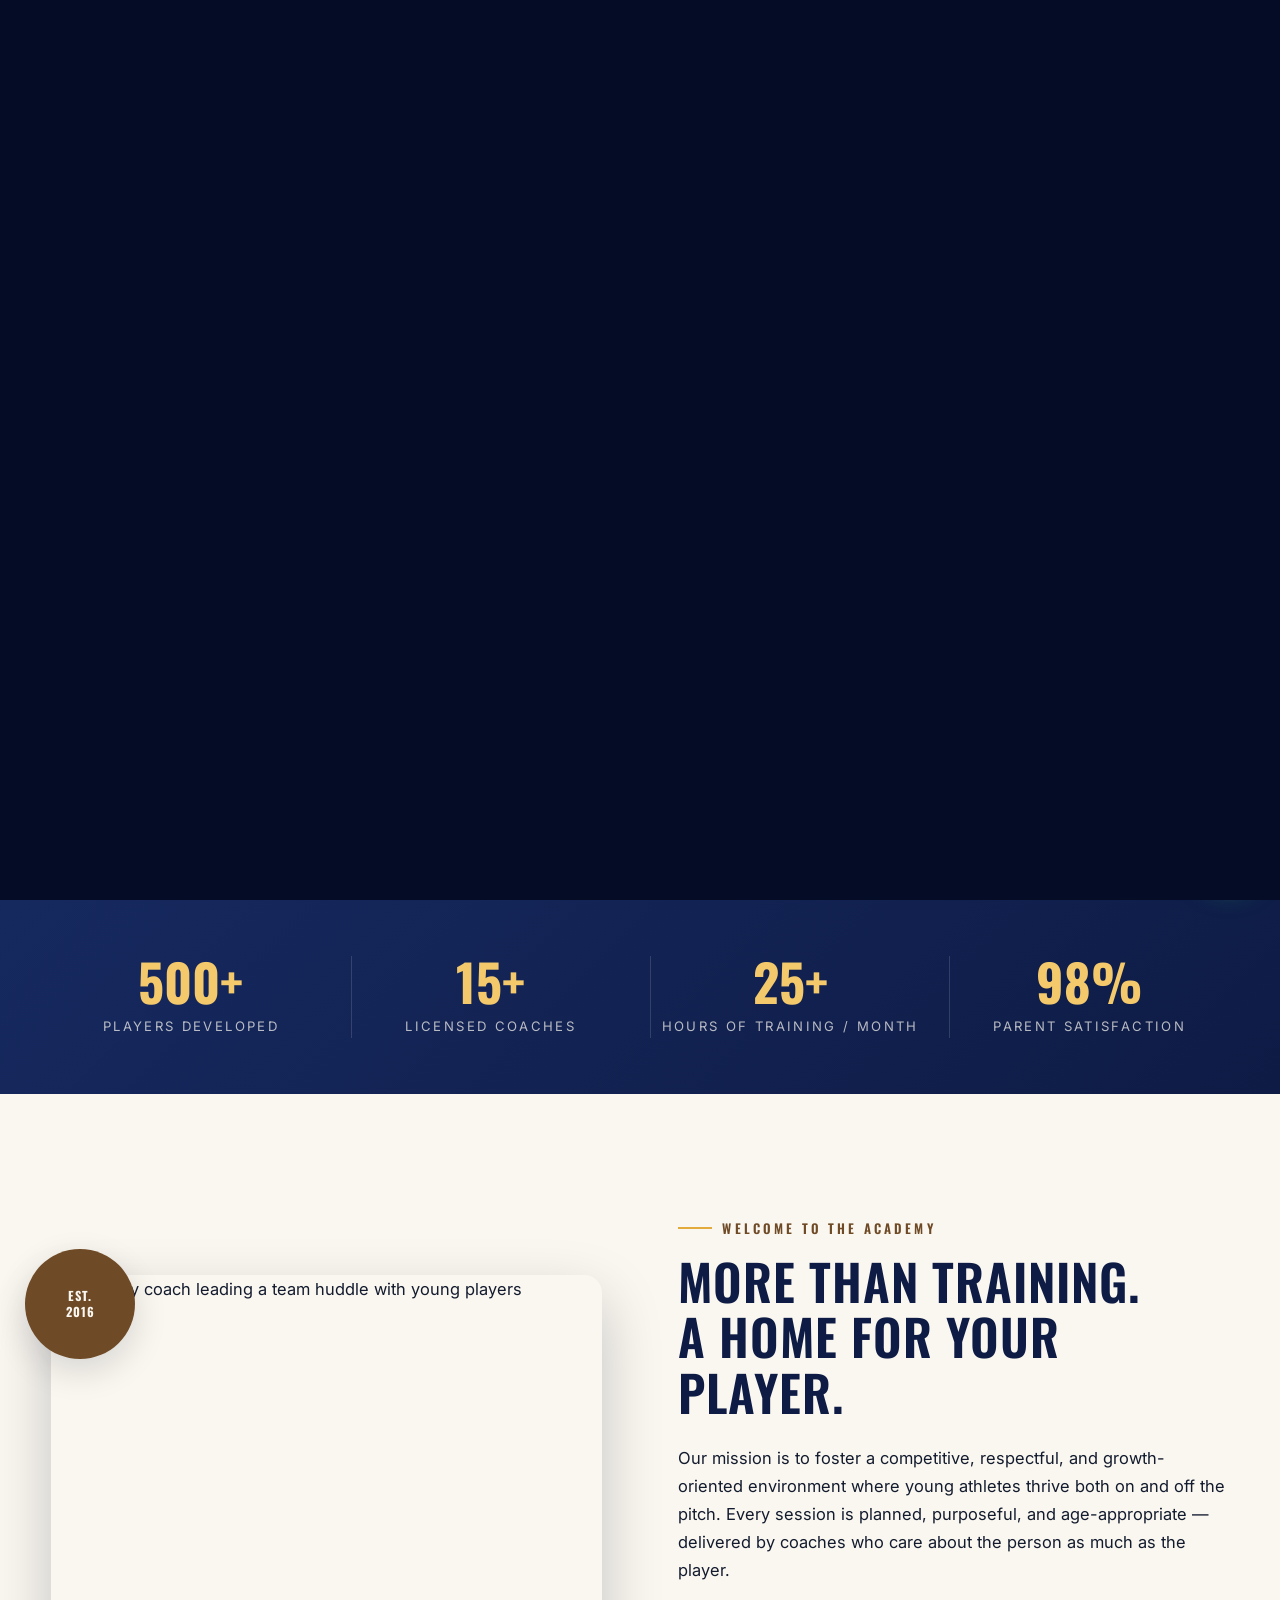
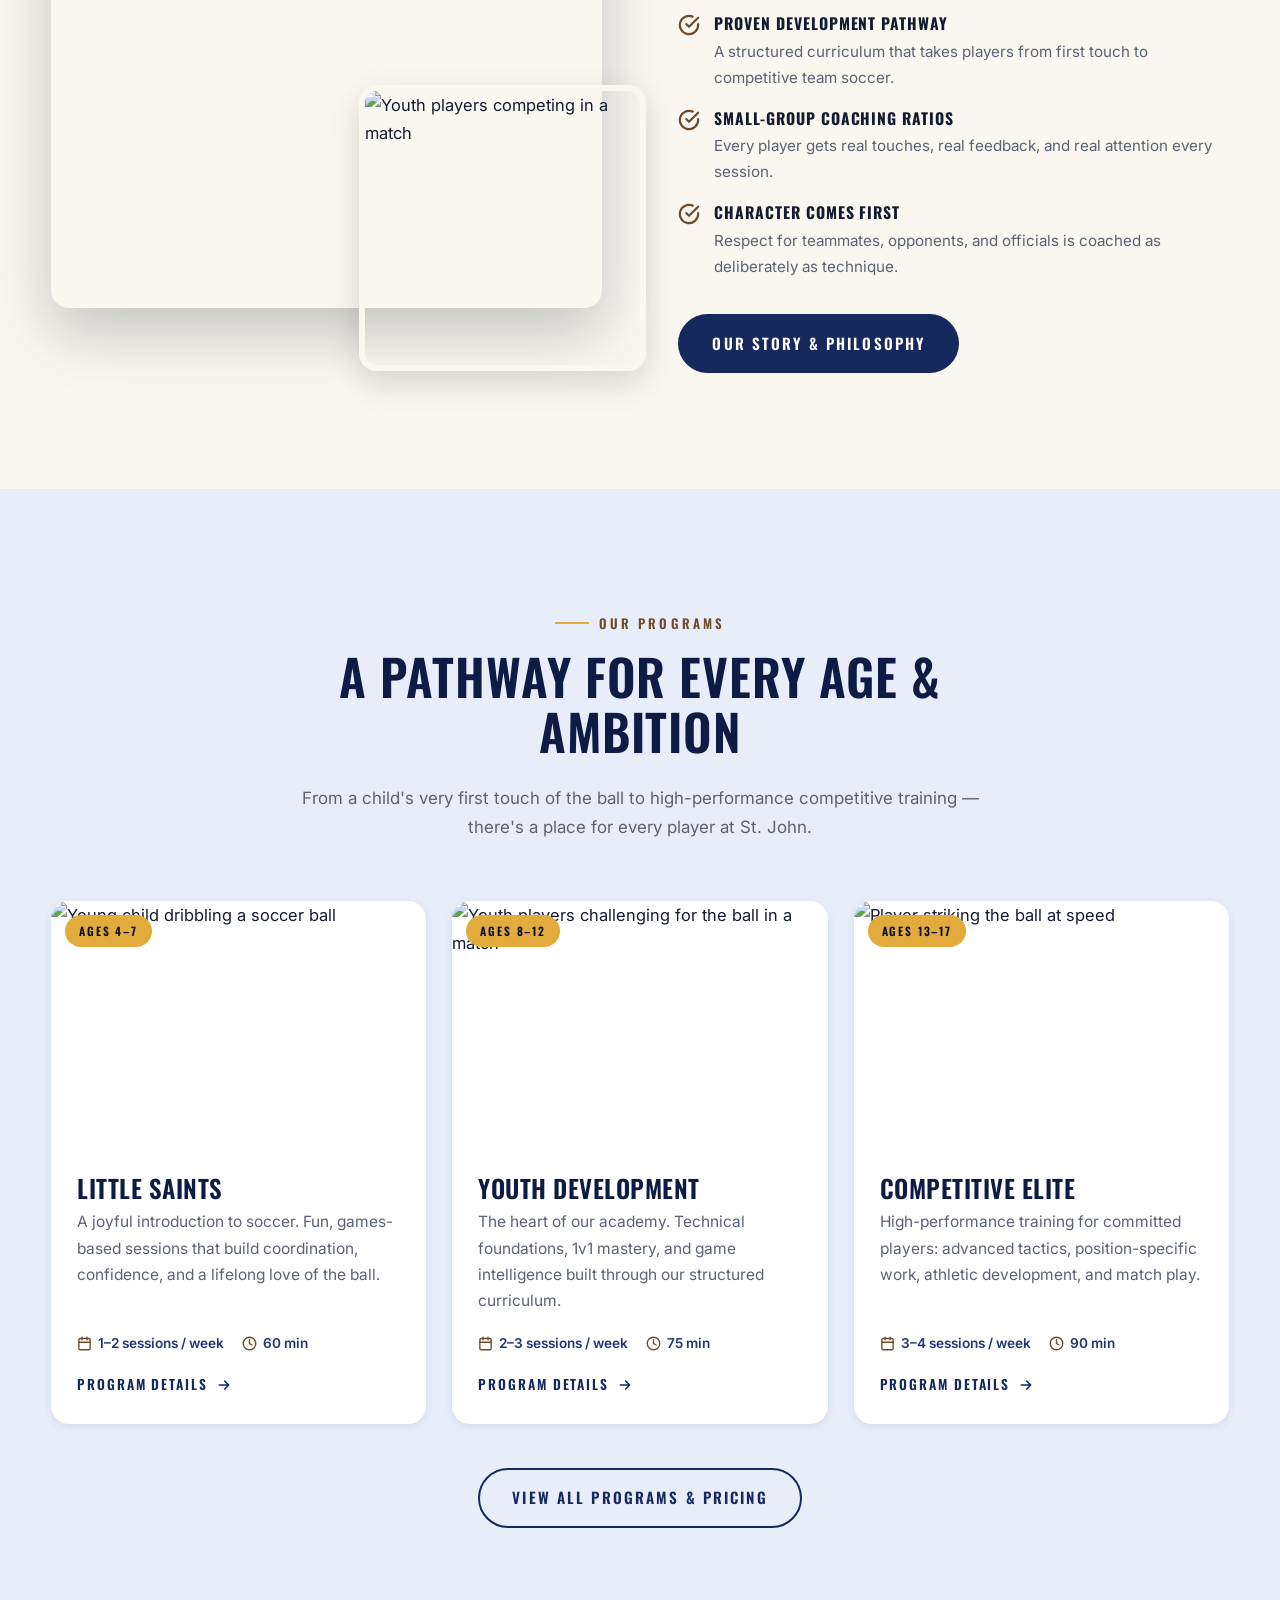
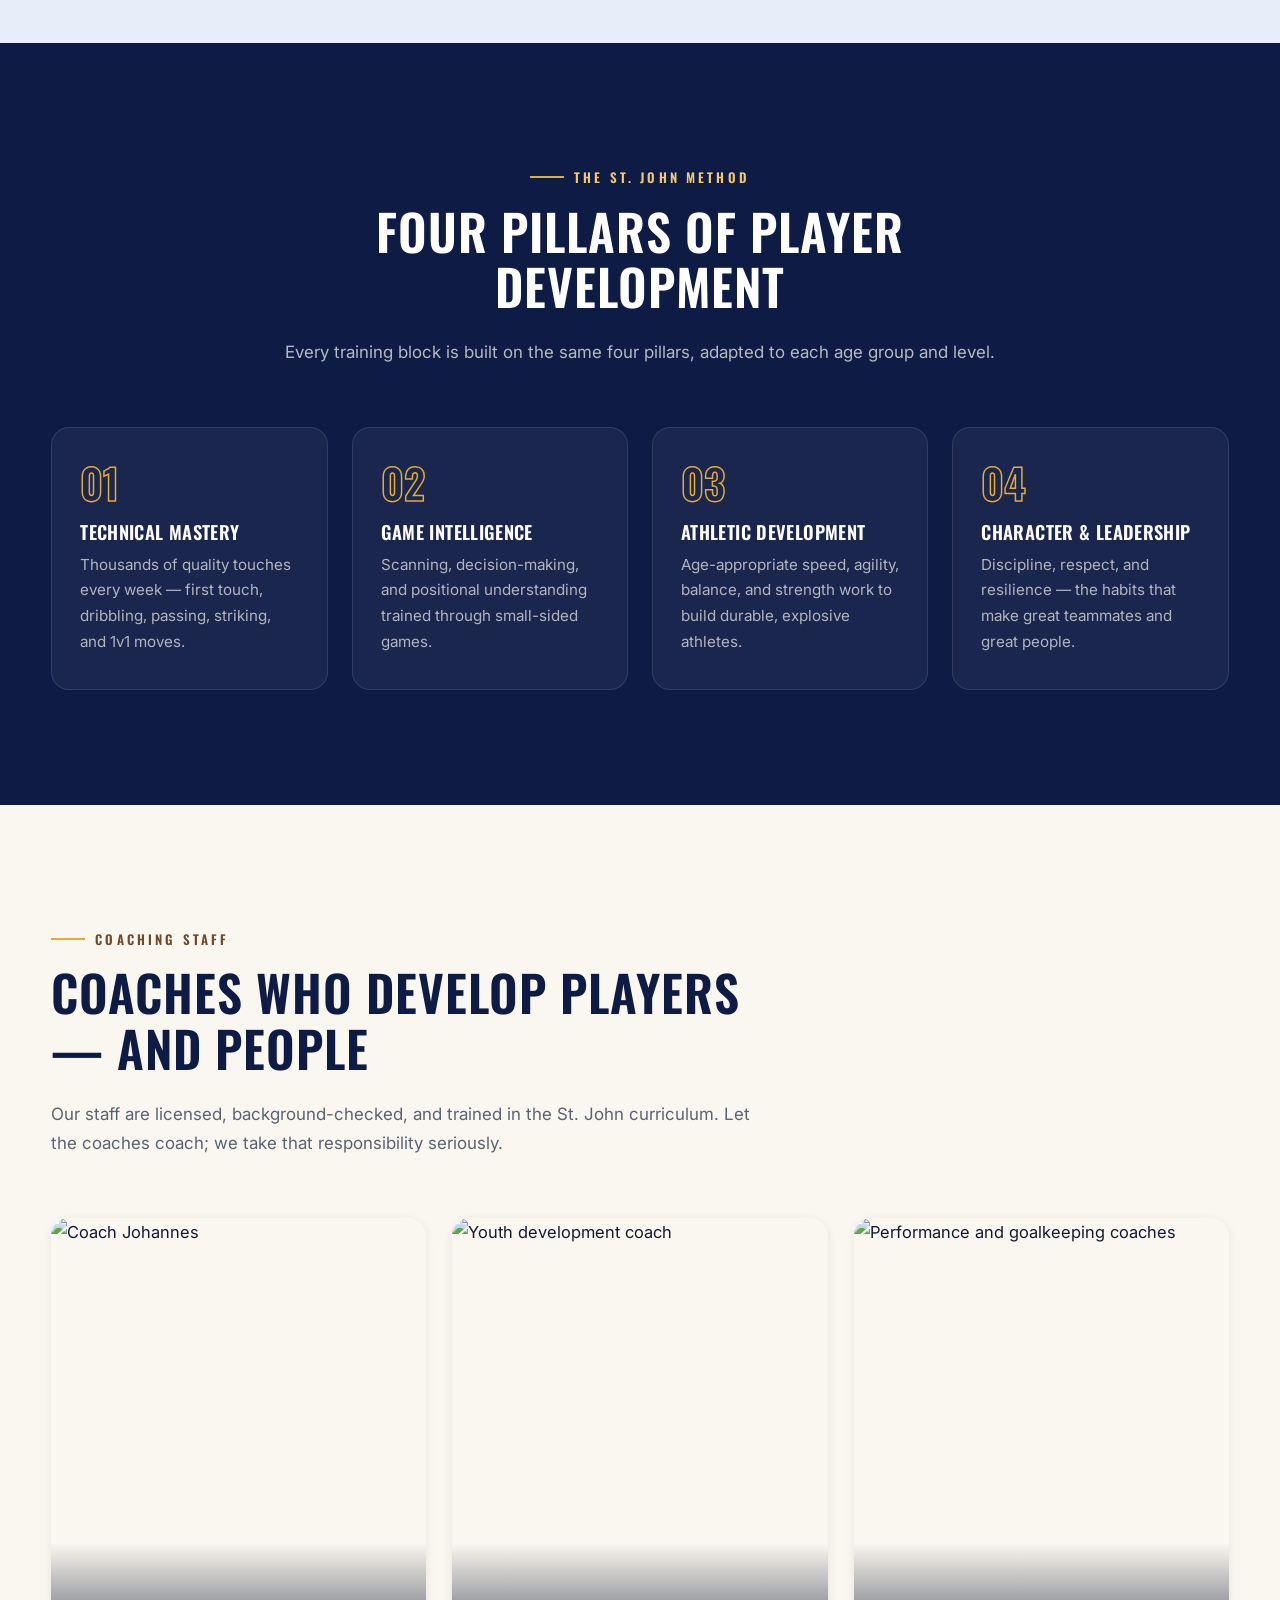
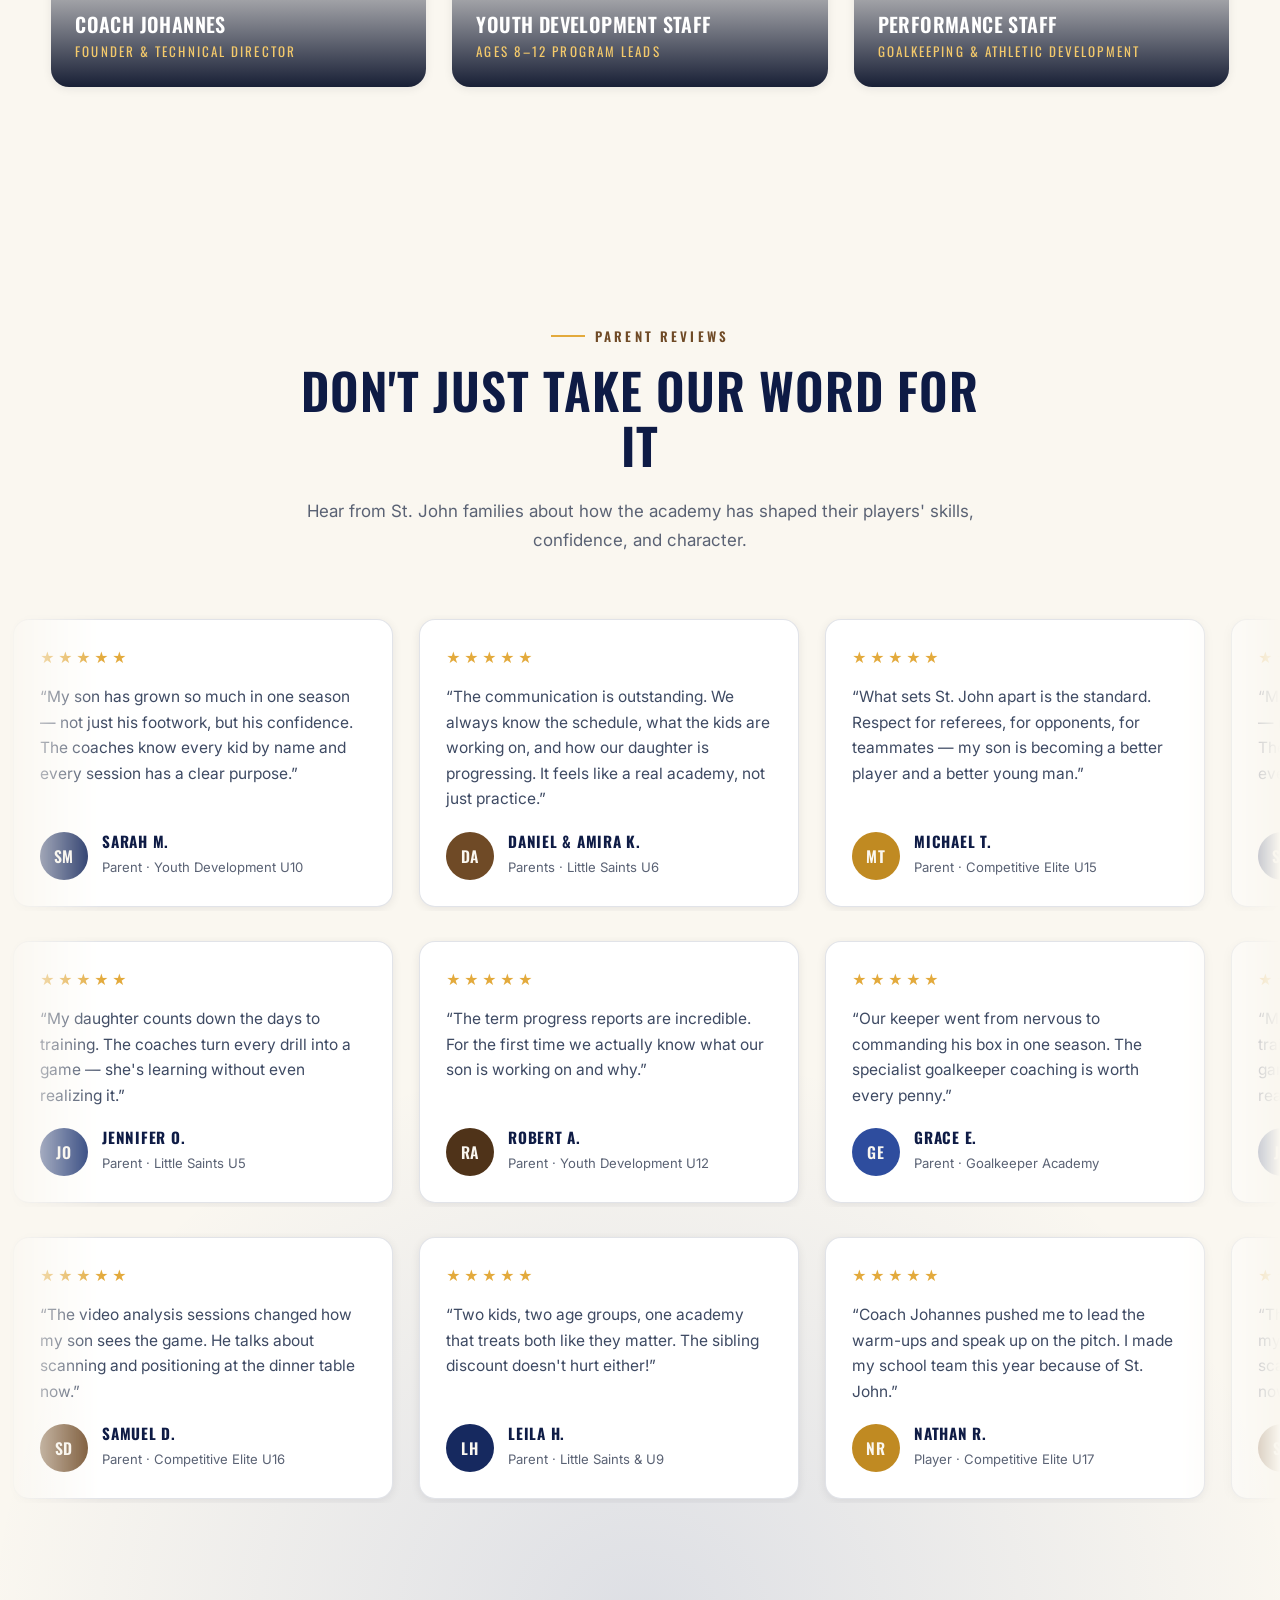
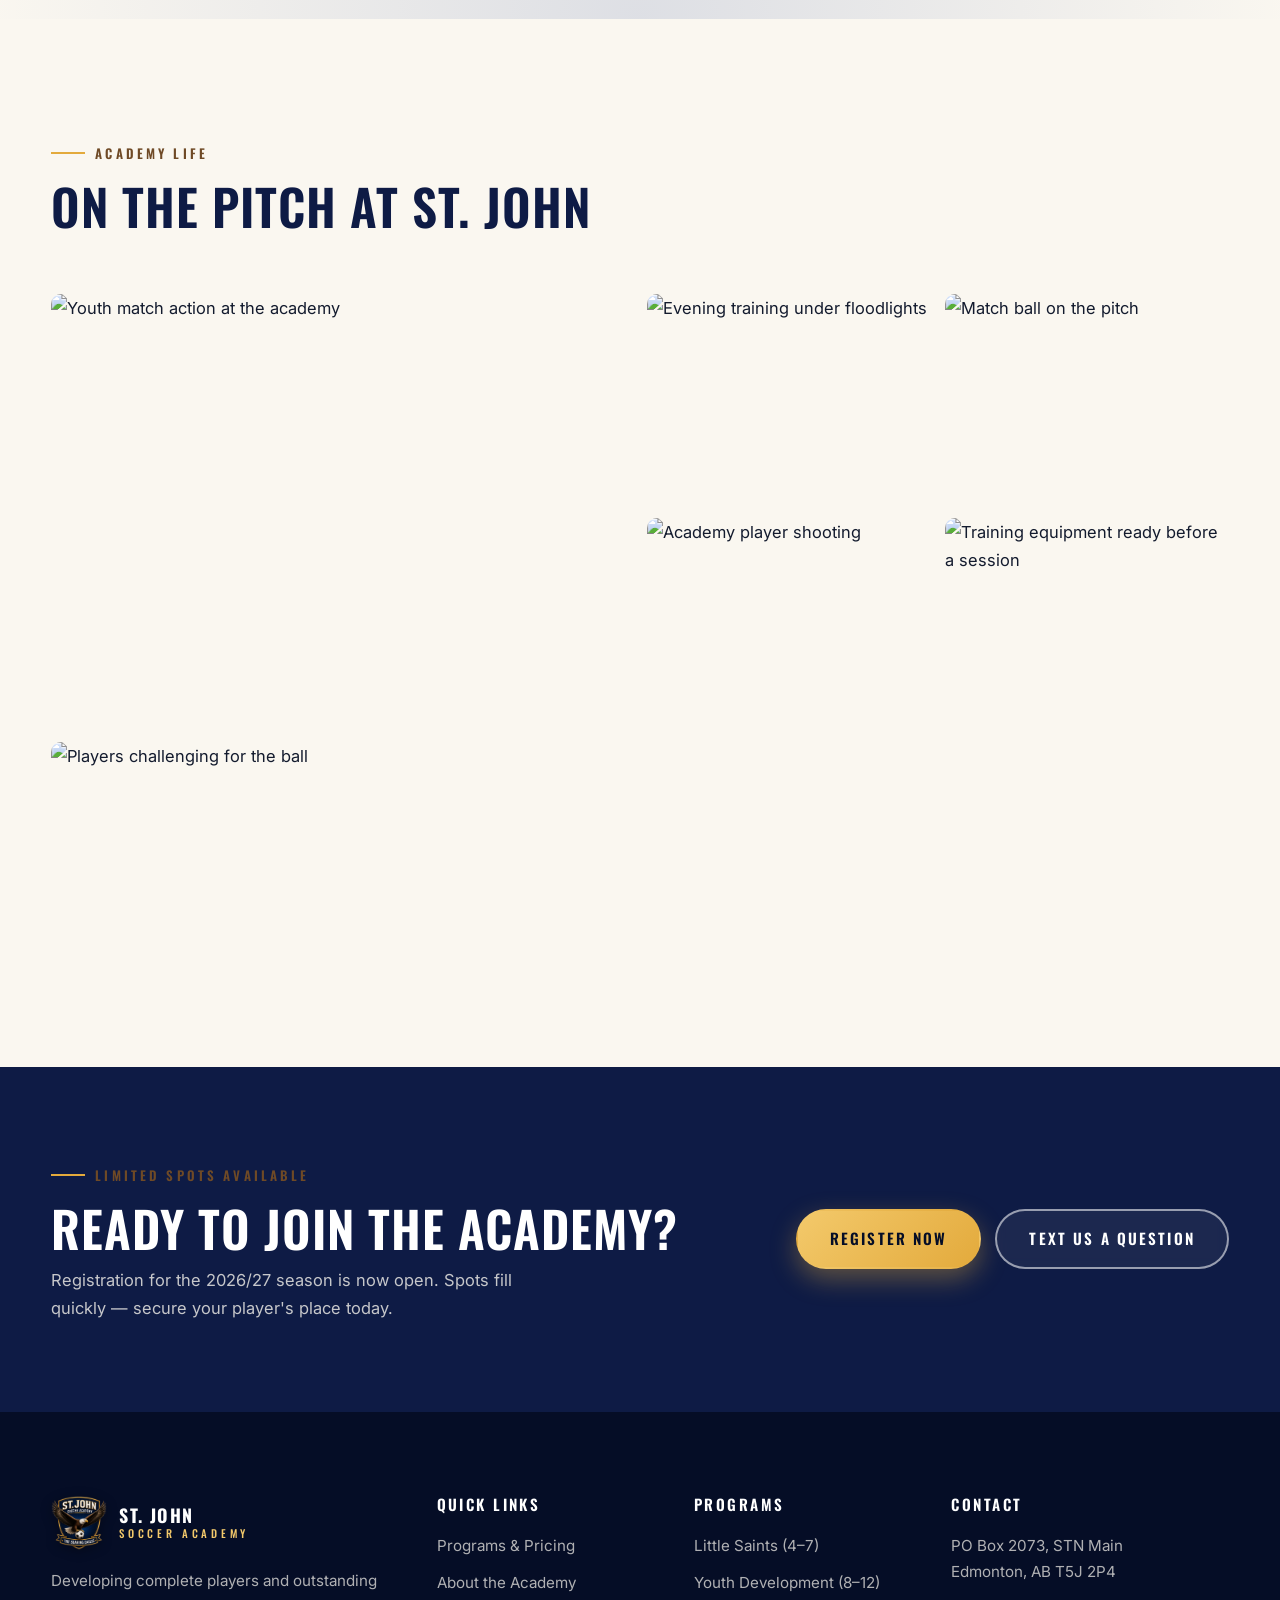
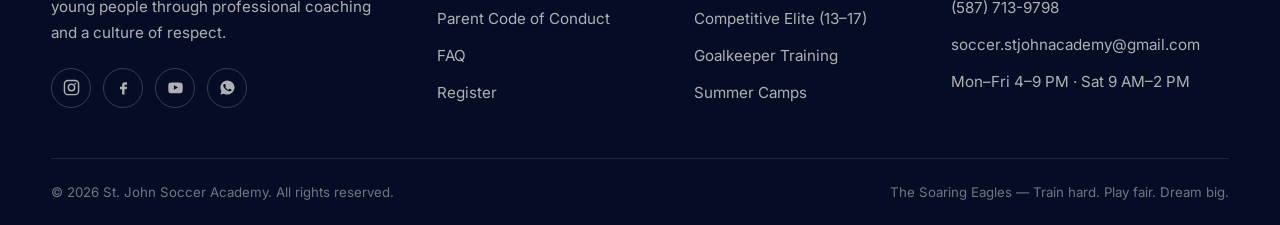
==== commit 07dbac00: "Fix mobile overflow: form grid min-width, footer email wrap, single-column footer on phones Co-Autho" ====
--- a/index.html
+++ b/index.html
@@ -8,7 +8,7 @@
   <link rel="preconnect" href="https://fonts.googleapis.com">
   <link rel="preconnect" href="https://fonts.gstatic.com" crossorigin>
   <link href="https://fonts.googleapis.com/css2?family=Oswald:wght@400;500;600;700&family=Inter:wght@400;500;600;700&display=swap" rel="stylesheet">
-  <link rel="stylesheet" href="css/style.css?v=8">
+  <link rel="stylesheet" href="css/style.css?v=9">
   <link rel="stylesheet" href="css/cinematic-hero.css?v=2">
   <link rel="stylesheet" href="css/arc-preloader.css">
   <link rel="icon" type="image/png" href="images/favicon.png">
--- a/css/style.css
+++ b/css/style.css
@@ -1025,6 +1025,7 @@
 }
 .field input, .field select, .field textarea {
   width: 100%;
+  min-width: 0;
   padding: 14px 16px;
   border: 1.5px solid var(--line);
   border-radius: var(--radius-sm);
@@ -1131,7 +1132,8 @@
   .pillars { grid-template-columns: repeat(2, 1fr); }
   .stats-grid { grid-template-columns: repeat(2, 1fr); gap: 34px 20px; }
   .stat + .stat { border-left: 0; }
-  .footer-grid { grid-template-columns: 1fr 1fr; }
+  .footer-grid { grid-template-columns: repeat(2, minmax(0, 1fr)); }
+  .footer a, .footer li { overflow-wrap: anywhere; }
   .nav-cta .btn { display: none; }
 }
 
@@ -1151,18 +1153,19 @@
   }
   .nav-links.open { opacity: 1; pointer-events: auto; }
   .nav-links a { font-size: 1.25rem; }
-  .split { grid-template-columns: 1fr !important; }
+  .split { grid-template-columns: minmax(0, 1fr) !important; }
   .price-grid { grid-template-columns: 1fr; }
   .split-media { max-width: 520px; }
   .gallery { grid-template-columns: repeat(2, 1fr); grid-auto-rows: 170px; }
   .gallery a:nth-child(1) { grid-column: span 2; }
-  .form-grid { grid-template-columns: 1fr; }
+  .form-grid { grid-template-columns: minmax(0, 1fr); }
   .sched { font-size: 0.88rem; }
   .sched th, .sched td { padding: 12px 14px; }
 }
 
 @media (max-width: 560px) {
   .cards-grid, .coach-grid, .price-grid, .pillars { grid-template-columns: 1fr; }
+  .footer-grid { grid-template-columns: minmax(0, 1fr); gap: 32px; }
   .stats-grid { grid-template-columns: repeat(2, 1fr); }
   .hero-badges { gap: 14px; }
   .cta-inner { text-align: center; justify-content: center; }
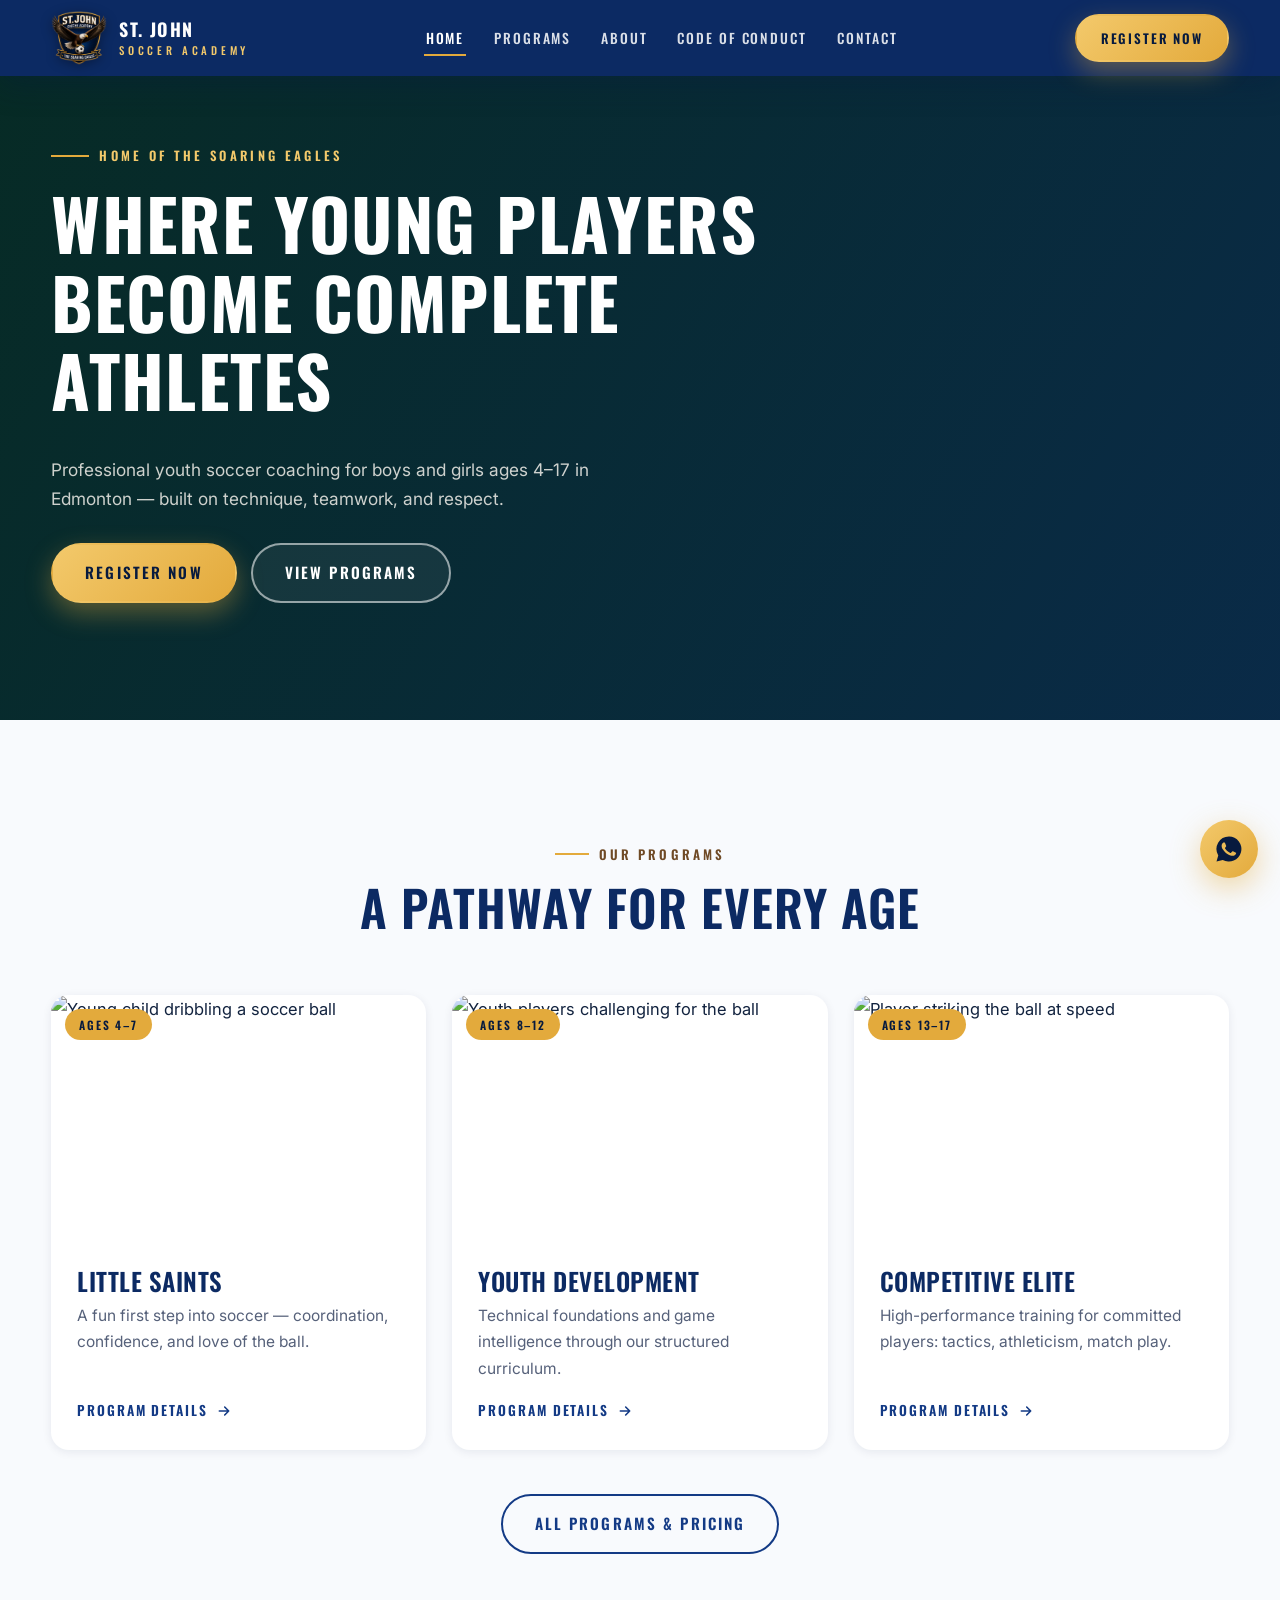
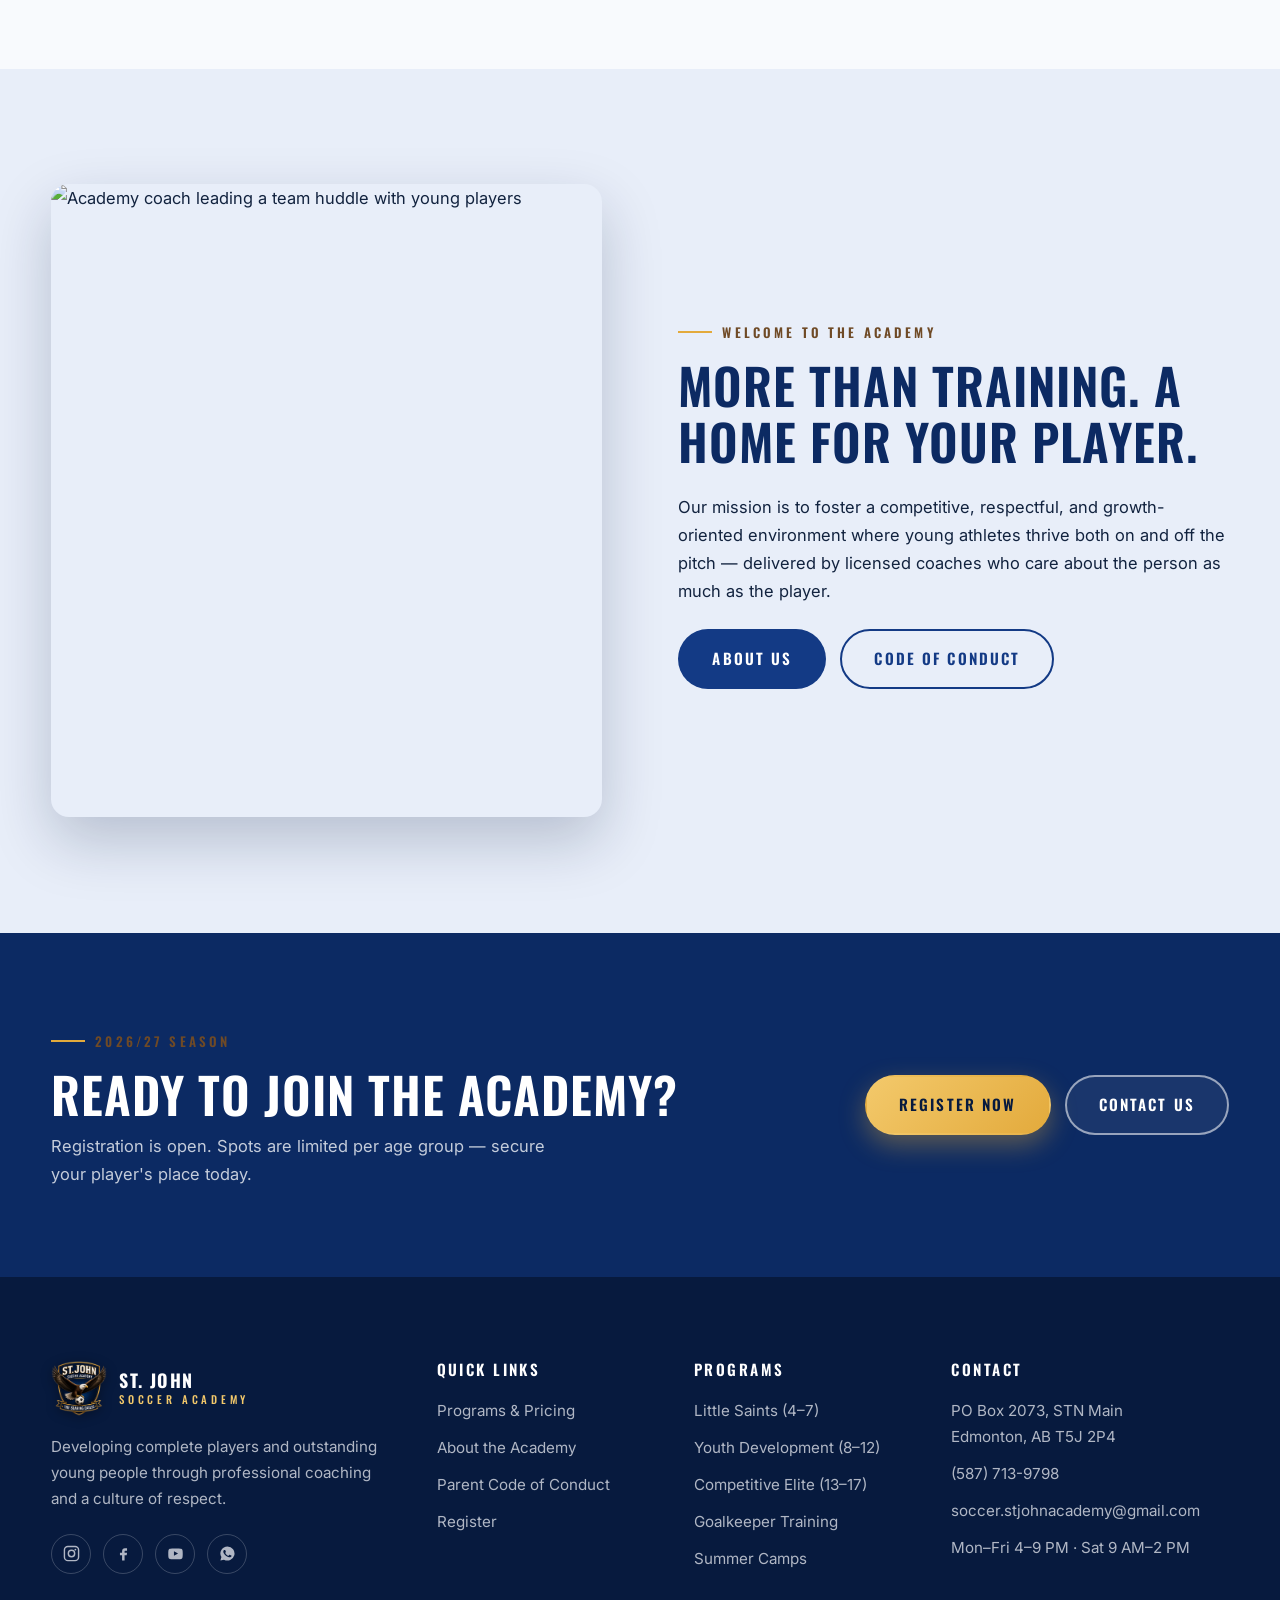
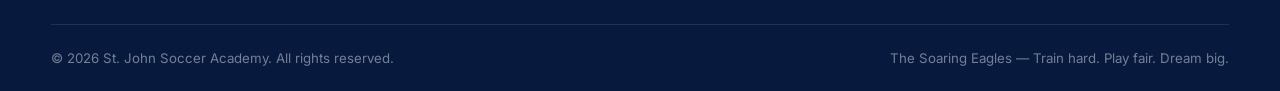
==== commit 694347b4: "Partner-feedback redesign: solid nav, royal-blue palette, minimal motion, leaner IA - Solid royal-bl" ====
--- a/index.html
+++ b/index.html
@@ -3,20 +3,17 @@
 <head>
   <meta charset="UTF-8">
   <meta name="viewport" content="width=device-width, initial-scale=1.0">
-  <title>St. John Soccer Academy | Youth Soccer Training &amp; Player Development</title>
-  <meta name="description" content="St. John Soccer Academy develops young athletes ages 4–17 through professional coaching, a proven curriculum, and a culture of respect. Register for the new season today.">
+  <meta name="color-scheme" content="light">
+  <title>St. John Soccer Academy | Youth Soccer Training in Edmonton</title>
+  <meta name="description" content="St. John Soccer Academy — The Soaring Eagles. Professional youth soccer coaching for boys and girls ages 4–17 in Edmonton, AB. Register for the season today.">
   <link rel="preconnect" href="https://fonts.googleapis.com">
   <link rel="preconnect" href="https://fonts.gstatic.com" crossorigin>
   <link href="https://fonts.googleapis.com/css2?family=Oswald:wght@400;500;600;700&family=Inter:wght@400;500;600;700&display=swap" rel="stylesheet">
-  <link rel="stylesheet" href="css/style.css?v=9">
-  <link rel="stylesheet" href="css/cinematic-hero.css?v=2">
-  <link rel="stylesheet" href="css/arc-preloader.css">
+  <link rel="stylesheet" href="css/style.css?v=10">
   <link rel="icon" type="image/png" href="images/favicon.png">
 </head>
 <body>
-
-  <!-- ================= NAV ================= -->
-  <header class="nav">
+  <header class="nav nav--inner">
     <div class="container">
       <a class="brand" href="index.html">
         <img class="crest" src="images/logo-nav.png" alt="St. John Soccer Academy crest">
@@ -28,512 +25,116 @@
           <li><a href="programs.html">Programs</a></li>
           <li><a href="about.html">About</a></li>
           <li><a href="code-of-conduct.html">Code of Conduct</a></li>
-          <li><a href="faq.html">FAQ</a></li>
-          <li><a href="register.html">Contact</a></li>
+          <li><a href="contact.html">Contact</a></li>
         </ul>
       </nav>
       <div class="nav-cta">
-        <a href="register.html" class="btn btn--gold">Register Now</a>
+        <a href="programs.html#register" class="btn btn--gold">Register Now</a>
         <button class="nav-toggle" aria-label="Menu"><span></span><span></span><span></span></button>
       </div>
     </div>
   </header>
 
-  <!-- ================= CINEMATIC HERO ================= -->
-  <section class="cine-hero">
-
-    <!-- Environment -->
-    <video class="cine-video" autoplay muted loop playsinline poster="https://images.unsplash.com/photo-1431324155629-1a6deb1dec8d?auto=format&fit=crop&w=1800&q=70">
-      <source src="https://videos.pexels.com/video-files/6077718/6077718-hd_1920_1080_25fps.mp4" type="video/mp4">
-    </video>
-    <div class="cine-veil" aria-hidden="true"></div>
-    <div class="cine-grid" aria-hidden="true"></div>
-    <div class="cine-grain" aria-hidden="true"></div>
-
-    <!-- Layer 1: hero taglines -->
-    <div class="cine-text-wrapper">
-      <span class="cine-kicker gsap-reveal">Home of the Soaring Eagles</span>
-      <h1 class="cine-line1 gsap-reveal">Where young players</h1>
-      <h1 class="cine-line2 gsap-reveal">become complete athletes</h1>
-      <span class="cine-scroll gsap-reveal">Scroll</span>
-    </div>
-
-    <!-- Layer 2: final CTA -->
-    <div class="cine-cta-wrapper gsap-reveal">
-      <h2>Start your journey.</h2>
-      <p>Join the St. John family for the 2026/27 season — professional coaching, a proven curriculum, and limited spots per age group.</p>
-      <div class="cine-cta-actions">
-        <a href="register.html" class="btn-tactile btn-tactile--gold">
-          <svg viewBox="0 0 24 24" fill="none" stroke="currentColor" stroke-width="2.2" stroke-linecap="round" stroke-linejoin="round"><path d="M12 2v14m0 0 5-5m-5 5-5-5"/><path d="M4 20h16"/></svg>
-          <span class="btn-lines"><small>2026/27 Season</small>Register Now</span>
-        </a>
-        <a href="programs.html" class="btn-tactile btn-tactile--dark">
-          <svg viewBox="0 0 24 24" fill="none" stroke="currentColor" stroke-width="2" stroke-linecap="round" stroke-linejoin="round"><circle cx="12" cy="12" r="10"/><path d="m12 7 2.1 1.5-.8 2.5h-2.6l-.8-2.5Zm-6 4.5 2.4.4.9 2.4-1.8 1.8-2.2-1.2Zm12 0 .7 3.4-2.2 1.2-1.8-1.8.9-2.4ZM9.3 17h5.4l.9 2.1-3.6 2-3.6-2Z" fill="currentColor" stroke="none"/></svg>
-          <span class="btn-lines"><small>Ages 4–17</small>Explore Programs</span>
-        </a>
-      </div>
-    </div>
-
-    <!-- Layer 3: the physical deep-green card -->
-    <div class="cine-card-layer">
-      <div class="cine-card gsap-reveal">
-        <div class="cine-sheen" aria-hidden="true"></div>
-        <div class="cine-inner cine-inner--programs">
-
-          <div class="cine-prog-head gsap-reveal">
-            <span class="cine-prog-eyebrow">Our Programs</span>
-            <h3>Choose your pathway</h3>
-            <p>Three age-based programs, one standard. Tap a program to explore it — or keep scrolling to see the whole academy.</p>
-          </div>
-
-          <div class="cine-programs">
-            <a href="programs.html" class="cine-prog gsap-reveal" style="--img: url('https://images.unsplash.com/photo-1600679472829-3044539ce8ed?auto=format&fit=crop&w=700&q=70');">
-              <span class="cine-prog-tag">Ages 4–7</span>
-              <span class="cine-prog-body">
-                <b>Little Saints</b>
-                <small>Fun-first foundations · 60 min sessions</small>
-              </span>
-              <span class="cine-prog-go" aria-hidden="true">
-                <svg viewBox="0 0 24 24" fill="none" stroke="currentColor" stroke-width="2.4" stroke-linecap="round" stroke-linejoin="round"><path d="M5 12h14m-6-6 6 6-6 6"/></svg>
-              </span>
-            </a>
-            <a href="programs.html" class="cine-prog gsap-reveal" style="--img: url('https://images.unsplash.com/photo-1543326727-cf6c39e8f84c?auto=format&fit=crop&w=700&q=70');">
-              <span class="cine-prog-tag">Ages 8–12</span>
-              <span class="cine-prog-body">
-                <b>Youth Development</b>
-                <small>Technique &amp; game intelligence · 75 min</small>
-              </span>
-              <span class="cine-prog-go" aria-hidden="true">
-                <svg viewBox="0 0 24 24" fill="none" stroke="currentColor" stroke-width="2.4" stroke-linecap="round" stroke-linejoin="round"><path d="M5 12h14m-6-6 6 6-6 6"/></svg>
-              </span>
-            </a>
-            <a href="programs.html" class="cine-prog gsap-reveal" style="--img: url('https://images.unsplash.com/photo-1553778263-73a83bab9b0c?auto=format&fit=crop&w=700&q=70');">
-              <span class="cine-prog-tag">Ages 13–17</span>
-              <span class="cine-prog-body">
-                <b>Competitive Elite</b>
-                <small>High-performance training · 90 min</small>
-              </span>
-              <span class="cine-prog-go" aria-hidden="true">
-                <svg viewBox="0 0 24 24" fill="none" stroke="currentColor" stroke-width="2.4" stroke-linecap="round" stroke-linejoin="round"><path d="M5 12h14m-6-6 6 6-6 6"/></svg>
-              </span>
-            </a>
-          </div>
-
-          <div class="cine-prog-cta gsap-reveal">
-            <a href="programs.html" class="btn-tactile btn-tactile--gold">
-              <svg viewBox="0 0 24 24" fill="none" stroke="currentColor" stroke-width="2" stroke-linecap="round" stroke-linejoin="round"><circle cx="12" cy="12" r="10"/><path d="m12 7 2.1 1.5-.8 2.5h-2.6l-.8-2.5Zm-6 4.5 2.4.4.9 2.4-1.8 1.8-2.2-1.2Zm12 0 .7 3.4-2.2 1.2-1.8-1.8.9-2.4ZM9.3 17h5.4l.9 2.1-3.6 2-3.6-2Z" fill="currentColor" stroke="none"/></svg>
-              <span class="btn-lines"><small>All ages &amp; pricing</small>View All Programs</span>
-            </a>
-            <span class="cine-prog-more">Keep scrolling to explore the academy</span>
-          </div>
-
-        </div>
-      </div>
-    </div>
-  </section>
-
-  <!-- ================= STATS ================= -->
-  <section class="stats">
-    <div class="container stats-grid">
-      <div class="stat">
-        <div class="stat-num" data-count="500" data-suffix="+">0</div>
-        <div class="stat-label">Players Developed</div>
-      </div>
-      <div class="stat">
-        <div class="stat-num" data-count="15" data-suffix="+">0</div>
-        <div class="stat-label">Licensed Coaches</div>
-      </div>
-      <div class="stat">
-        <div class="stat-num" data-count="25" data-suffix="+">0</div>
-        <div class="stat-label">Hours of Training / Month</div>
-      </div>
-      <div class="stat">
-        <div class="stat-num" data-count="98" data-suffix="%">0</div>
-        <div class="stat-label">Parent Satisfaction</div>
-      </div>
-    </div>
-  </section>
-
-  <!-- ================= ABOUT ================= -->
-  <section class="section">
-    <div class="container split">
-      <div class="split-media reveal">
-        <img class="photo-main" src="https://images.unsplash.com/photo-1526232761682-d26e03ac148e?auto=format&fit=crop&w=900&q=75" alt="Academy coach leading a team huddle with young players">
-        <img class="photo-float" src="https://images.unsplash.com/photo-1624880357913-a8539238245b?auto=format&fit=crop&w=600&q=75" alt="Youth players competing in a match">
-        <div class="seal">Est.<br>2016</div>
-      </div>
-      <div class="reveal reveal-d1">
-        <span class="eyebrow">Welcome to the Academy</span>
-        <h2>More than training.<br>A home for your player.</h2>
-        <p>Our mission is to foster a competitive, respectful, and growth-oriented environment where young athletes thrive both on and off the pitch. Every session is planned, purposeful, and age-appropriate — delivered by coaches who care about the person as much as the player.</p>
-        <ul class="checklist">
-          <li>
-            <svg viewBox="0 0 24 24" fill="none" stroke="currentColor" stroke-width="2.4" stroke-linecap="round" stroke-linejoin="round"><path d="M22 11.08V12a10 10 0 1 1-5.93-9.14"/><path d="M22 4 12 14.01l-3-3"/></svg>
-            <div><strong>Proven development pathway</strong><p>A structured curriculum that takes players from first touch to competitive team soccer.</p></div>
-          </li>
-          <li>
-            <svg viewBox="0 0 24 24" fill="none" stroke="currentColor" stroke-width="2.4" stroke-linecap="round" stroke-linejoin="round"><path d="M22 11.08V12a10 10 0 1 1-5.93-9.14"/><path d="M22 4 12 14.01l-3-3"/></svg>
-            <div><strong>Small-group coaching ratios</strong><p>Every player gets real touches, real feedback, and real attention every session.</p></div>
-          </li>
-          <li>
-            <svg viewBox="0 0 24 24" fill="none" stroke="currentColor" stroke-width="2.4" stroke-linecap="round" stroke-linejoin="round"><path d="M22 11.08V12a10 10 0 1 1-5.93-9.14"/><path d="M22 4 12 14.01l-3-3"/></svg>
-            <div><strong>Character comes first</strong><p>Respect for teammates, opponents, and officials is coached as deliberately as technique.</p></div>
-          </li>
-        </ul>
-        <a href="about.html" class="btn btn--green">Our Story &amp; Philosophy</a>
+  <!-- ================= HERO ================= -->
+  <section class="page-hero home-hero" style="--page-hero-img: url('https://images.unsplash.com/photo-1431324155629-1a6deb1dec8d?auto=format&fit=crop&w=1800&q=70');">
+    <div class="container">
+      <span class="kicker">Home of the Soaring Eagles</span>
+      <h1>Where young players become complete athletes</h1>
+      <p>Professional youth soccer coaching for boys and girls ages 4–17 in Edmonton — built on technique, teamwork, and respect.</p>
+      <div class="hero-btns">
+        <a href="programs.html#register" class="btn btn--gold">Register Now</a>
+        <a href="programs.html" class="btn btn--ghost">View Programs</a>
       </div>
     </div>
   </section>
 
   <!-- ================= PROGRAMS ================= -->
-  <section class="section section--green" id="programs">
+  <section class="section">
     <div class="container">
-      <div class="section-head section-head--center reveal">
+      <div class="section-head section-head--center">
         <span class="eyebrow">Our Programs</span>
-        <h2>A pathway for every age &amp; ambition</h2>
-        <p>From a child's very first touch of the ball to high-performance competitive training — there's a place for every player at St. John.</p>
+        <h2>A pathway for every age</h2>
       </div>
       <div class="cards-grid">
-        <article class="card reveal">
+        <article class="card">
           <div class="card-media">
             <img src="https://images.unsplash.com/photo-1600679472829-3044539ce8ed?auto=format&fit=crop&w=800&q=75" alt="Young child dribbling a soccer ball">
             <span class="card-tag">Ages 4–7</span>
           </div>
           <div class="card-body">
             <h3>Little Saints</h3>
-            <p>A joyful introduction to soccer. Fun, games-based sessions that build coordination, confidence, and a lifelong love of the ball.</p>
-            <div class="card-meta">
-              <span><svg viewBox="0 0 24 24" fill="none" stroke="currentColor" stroke-width="2.2" stroke-linecap="round"><rect x="3" y="4" width="18" height="18" rx="2"/><path d="M16 2v4M8 2v4M3 10h18"/></svg>1–2 sessions / week</span>
-              <span><svg viewBox="0 0 24 24" fill="none" stroke="currentColor" stroke-width="2.2" stroke-linecap="round"><circle cx="12" cy="12" r="10"/><path d="M12 6v6l4 2"/></svg>60 min</span>
-            </div>
+            <p>A fun first step into soccer — coordination, confidence, and love of the ball.</p>
             <a href="programs.html" class="card-link">Program Details
               <svg viewBox="0 0 24 24" fill="none" stroke="currentColor" stroke-width="2.4" stroke-linecap="round" stroke-linejoin="round"><path d="M5 12h14m-6-6 6 6-6 6"/></svg>
             </a>
           </div>
         </article>
-        <article class="card reveal reveal-d1">
+        <article class="card">
           <div class="card-media">
-            <img src="https://images.unsplash.com/photo-1543326727-cf6c39e8f84c?auto=format&fit=crop&w=800&q=75" alt="Youth players challenging for the ball in a match">
+            <img src="https://images.unsplash.com/photo-1543326727-cf6c39e8f84c?auto=format&fit=crop&w=800&q=75" alt="Youth players challenging for the ball">
             <span class="card-tag">Ages 8–12</span>
           </div>
           <div class="card-body">
             <h3>Youth Development</h3>
-            <p>The heart of our academy. Technical foundations, 1v1 mastery, and game intelligence built through our structured curriculum.</p>
-            <div class="card-meta">
-              <span><svg viewBox="0 0 24 24" fill="none" stroke="currentColor" stroke-width="2.2" stroke-linecap="round"><rect x="3" y="4" width="18" height="18" rx="2"/><path d="M16 2v4M8 2v4M3 10h18"/></svg>2–3 sessions / week</span>
-              <span><svg viewBox="0 0 24 24" fill="none" stroke="currentColor" stroke-width="2.2" stroke-linecap="round"><circle cx="12" cy="12" r="10"/><path d="M12 6v6l4 2"/></svg>75 min</span>
-            </div>
+            <p>Technical foundations and game intelligence through our structured curriculum.</p>
             <a href="programs.html" class="card-link">Program Details
               <svg viewBox="0 0 24 24" fill="none" stroke="currentColor" stroke-width="2.4" stroke-linecap="round" stroke-linejoin="round"><path d="M5 12h14m-6-6 6 6-6 6"/></svg>
             </a>
           </div>
         </article>
-        <article class="card reveal reveal-d2">
+        <article class="card">
           <div class="card-media">
             <img src="https://images.unsplash.com/photo-1553778263-73a83bab9b0c?auto=format&fit=crop&w=800&q=75" alt="Player striking the ball at speed">
             <span class="card-tag">Ages 13–17</span>
           </div>
           <div class="card-body">
             <h3>Competitive Elite</h3>
-            <p>High-performance training for committed players: advanced tactics, position-specific work, athletic development, and match play.</p>
-            <div class="card-meta">
-              <span><svg viewBox="0 0 24 24" fill="none" stroke="currentColor" stroke-width="2.2" stroke-linecap="round"><rect x="3" y="4" width="18" height="18" rx="2"/><path d="M16 2v4M8 2v4M3 10h18"/></svg>3–4 sessions / week</span>
-              <span><svg viewBox="0 0 24 24" fill="none" stroke="currentColor" stroke-width="2.2" stroke-linecap="round"><circle cx="12" cy="12" r="10"/><path d="M12 6v6l4 2"/></svg>90 min</span>
-            </div>
+            <p>High-performance training for committed players: tactics, athleticism, match play.</p>
             <a href="programs.html" class="card-link">Program Details
               <svg viewBox="0 0 24 24" fill="none" stroke="currentColor" stroke-width="2.4" stroke-linecap="round" stroke-linejoin="round"><path d="M5 12h14m-6-6 6 6-6 6"/></svg>
             </a>
           </div>
         </article>
       </div>
-      <div style="text-align:center; margin-top:44px;" class="reveal">
-        <a href="programs.html" class="btn btn--outline-green">View All Programs &amp; Pricing</a>
+      <div style="text-align:center; margin-top:44px;">
+        <a href="programs.html" class="btn btn--outline-green">All Programs &amp; Pricing</a>
       </div>
     </div>
   </section>
 
-  <!-- ================= METHODOLOGY ================= -->
-  <section class="section section--dark">
-    <div class="container">
-      <div class="section-head section-head--center reveal">
-        <span class="eyebrow">The St. John Method</span>
-        <h2>Four pillars of player development</h2>
-        <p>Every training block is built on the same four pillars, adapted to each age group and level.</p>
+  <!-- ================= ABOUT ================= -->
+  <section class="section section--green">
+    <div class="container split">
+      <div class="split-media">
+        <img class="photo-main" src="https://images.unsplash.com/photo-1526232761682-d26e03ac148e?auto=format&fit=crop&w=900&q=75" alt="Academy coach leading a team huddle with young players">
       </div>
-      <div class="pillars">
-        <div class="pillar reveal">
-          <div class="pillar-num">01</div>
-          <h3>Technical Mastery</h3>
-          <p>Thousands of quality touches every week — first touch, dribbling, passing, striking, and 1v1 moves.</p>
-        </div>
-        <div class="pillar reveal reveal-d1">
-          <div class="pillar-num">02</div>
-          <h3>Game Intelligence</h3>
-          <p>Scanning, decision-making, and positional understanding trained through small-sided games.</p>
-        </div>
-        <div class="pillar reveal reveal-d2">
-          <div class="pillar-num">03</div>
-          <h3>Athletic Development</h3>
-          <p>Age-appropriate speed, agility, balance, and strength work to build durable, explosive athletes.</p>
-        </div>
-        <div class="pillar reveal reveal-d3">
-          <div class="pillar-num">04</div>
-          <h3>Character &amp; Leadership</h3>
-          <p>Discipline, respect, and resilience — the habits that make great teammates and great people.</p>
+      <div>
+        <span class="eyebrow">Welcome to the Academy</span>
+        <h2>More than training. A home for your player.</h2>
+        <p>Our mission is to foster a competitive, respectful, and growth-oriented environment where young athletes thrive both on and off the pitch — delivered by licensed coaches who care about the person as much as the player.</p>
+        <div class="hero-btns" style="margin-top:24px; display:flex; gap:14px; flex-wrap:wrap;">
+          <a href="about.html" class="btn btn--green">About Us</a>
+          <a href="code-of-conduct.html" class="btn btn--outline-green">Code of Conduct</a>
         </div>
       </div>
     </div>
   </section>
 
-  <!-- ================= COACHES ================= -->
-  <section class="section">
-    <div class="container">
-      <div class="section-head reveal">
-        <span class="eyebrow">Coaching Staff</span>
-        <h2>Coaches who develop players — and people</h2>
-        <p>Our staff are licensed, background-checked, and trained in the St. John curriculum. Let the coaches coach; we take that responsibility seriously.</p>
+  <!-- ================= CTA ================= -->
+  <section class="cta-band">
+    <div class="container cta-inner">
+      <div>
+        <span class="eyebrow">2026/27 Season</span>
+        <h2>Ready to join the academy?</h2>
+        <p>Registration is open. Spots are limited per age group — secure your player's place today.</p>
       </div>
-      <div class="coach-grid">
-        <div class="coach reveal">
-          <img src="https://images.unsplash.com/photo-1560272564-c83b66b1ad12?auto=format&fit=crop&w=700&q=75" alt="Coach Johannes">
-          <div class="coach-info">
-            <h3>Coach Johannes</h3>
-            <span>Founder &amp; Technical Director</span>
-          </div>
-        </div>
-        <div class="coach reveal reveal-d1">
-          <img src="https://images.unsplash.com/photo-1579952363873-27f3bade9f55?auto=format&fit=crop&w=700&q=75" alt="Youth development coach">
-          <div class="coach-info">
-            <h3>Youth Development Staff</h3>
-            <span>Ages 8–12 Program Leads</span>
-          </div>
-        </div>
-        <div class="coach reveal reveal-d2">
-          <img src="https://images.unsplash.com/photo-1431324155629-1a6deb1dec8d?auto=format&fit=crop&w=700&q=75" alt="Performance and goalkeeping coaches">
-          <div class="coach-info">
-            <h3>Performance Staff</h3>
-            <span>Goalkeeping &amp; Athletic Development</span>
-          </div>
-        </div>
+      <div class="cta-actions">
+        <a href="programs.html#register" class="btn btn--gold">Register Now</a>
+        <a href="contact.html" class="btn btn--ghost">Contact Us</a>
       </div>
     </div>
   </section>
 
-  <!-- ================= TESTIMONIALS ================= -->
-  <section class="section tmq-section">
-    <div class="container">
-      <div class="section-head section-head--center reveal">
-        <span class="eyebrow">Parent Reviews</span>
-        <h2>Don't just take our word for it</h2>
-        <p>Hear from St. John families about how the academy has shaped their players' skills, confidence, and character.</p>
-      </div>
-    </div>
-    <div class="tmq-rows reveal">
-        <div class="tmq-row" style="--dur: 50s;">
-          <div class="tmq-track">
-            <div class="tmq-group">
-            <div class="tmq-card">
-              <div class="tmq-stars">★★★★★</div>
-              <p>&ldquo;My son has grown so much in one season — not just his footwork, but his confidence. The coaches know every kid by name and every session has a clear purpose.&rdquo;</p>
-              <div class="tmq-who">
-                <span class="tmq-ava" style="background:#16295F;">SM</span>
-                <span><b>Sarah M.</b><small>Parent · Youth Development U10</small></span>
-              </div>
-            </div>
-            <div class="tmq-card">
-              <div class="tmq-stars">★★★★★</div>
-              <p>&ldquo;The communication is outstanding. We always know the schedule, what the kids are working on, and how our daughter is progressing. It feels like a real academy, not just practice.&rdquo;</p>
-              <div class="tmq-who">
-                <span class="tmq-ava" style="background:#6F4A26;">DA</span>
-                <span><b>Daniel &amp; Amira K.</b><small>Parents · Little Saints U6</small></span>
-              </div>
-            </div>
-            <div class="tmq-card">
-              <div class="tmq-stars">★★★★★</div>
-              <p>&ldquo;What sets St. John apart is the standard. Respect for referees, for opponents, for teammates — my son is becoming a better player and a better young man.&rdquo;</p>
-              <div class="tmq-who">
-                <span class="tmq-ava" style="background:#C08A22;">MT</span>
-                <span><b>Michael T.</b><small>Parent · Competitive Elite U15</small></span>
-              </div>
-            </div>
-            </div>
-            <div class="tmq-group" aria-hidden="true">
-            <div class="tmq-card">
-              <div class="tmq-stars">★★★★★</div>
-              <p>&ldquo;My son has grown so much in one season — not just his footwork, but his confidence. The coaches know every kid by name and every session has a clear purpose.&rdquo;</p>
-              <div class="tmq-who">
-                <span class="tmq-ava" style="background:#16295F;">SM</span>
-                <span><b>Sarah M.</b><small>Parent · Youth Development U10</small></span>
-              </div>
-            </div>
-            <div class="tmq-card">
-              <div class="tmq-stars">★★★★★</div>
-              <p>&ldquo;The communication is outstanding. We always know the schedule, what the kids are working on, and how our daughter is progressing. It feels like a real academy, not just practice.&rdquo;</p>
-              <div class="tmq-who">
-                <span class="tmq-ava" style="background:#6F4A26;">DA</span>
-                <span><b>Daniel &amp; Amira K.</b><small>Parents · Little Saints U6</small></span>
-              </div>
-            </div>
-            <div class="tmq-card">
-              <div class="tmq-stars">★★★★★</div>
-              <p>&ldquo;What sets St. John apart is the standard. Respect for referees, for opponents, for teammates — my son is becoming a better player and a better young man.&rdquo;</p>
-              <div class="tmq-who">
-                <span class="tmq-ava" style="background:#C08A22;">MT</span>
-                <span><b>Michael T.</b><small>Parent · Competitive Elite U15</small></span>
-              </div>
-            </div>
-            </div>
-          </div>
-        </div>
-        <div class="tmq-row tmq-row--reverse" style="--dur: 40s;">
-          <div class="tmq-track">
-            <div class="tmq-group">
-            <div class="tmq-card">
-              <div class="tmq-stars">★★★★★</div>
-              <p>&ldquo;My daughter counts down the days to training. The coaches turn every drill into a game — she's learning without even realizing it.&rdquo;</p>
-              <div class="tmq-who">
-                <span class="tmq-ava" style="background:#1F3775;">JO</span>
-                <span><b>Jennifer O.</b><small>Parent · Little Saints U5</small></span>
-              </div>
-            </div>
-            <div class="tmq-card">
-              <div class="tmq-stars">★★★★★</div>
-              <p>&ldquo;The term progress reports are incredible. For the first time we actually know what our son is working on and why.&rdquo;</p>
-              <div class="tmq-who">
-                <span class="tmq-ava" style="background:#4F3319;">RA</span>
-                <span><b>Robert A.</b><small>Parent · Youth Development U12</small></span>
-              </div>
-            </div>
-            <div class="tmq-card">
-              <div class="tmq-stars">★★★★★</div>
-              <p>&ldquo;Our keeper went from nervous to commanding his box in one season. The specialist goalkeeper coaching is worth every penny.&rdquo;</p>
-              <div class="tmq-who">
-                <span class="tmq-ava" style="background:#2E4D9E;">GE</span>
-                <span><b>Grace E.</b><small>Parent · Goalkeeper Academy</small></span>
-              </div>
-            </div>
-            </div>
-            <div class="tmq-group" aria-hidden="true">
-            <div class="tmq-card">
-              <div class="tmq-stars">★★★★★</div>
-              <p>&ldquo;My daughter counts down the days to training. The coaches turn every drill into a game — she's learning without even realizing it.&rdquo;</p>
-              <div class="tmq-who">
-                <span class="tmq-ava" style="background:#1F3775;">JO</span>
-                <span><b>Jennifer O.</b><small>Parent · Little Saints U5</small></span>
-              </div>
-            </div>
-            <div class="tmq-card">
-              <div class="tmq-stars">★★★★★</div>
-              <p>&ldquo;The term progress reports are incredible. For the first time we actually know what our son is working on and why.&rdquo;</p>
-              <div class="tmq-who">
-                <span class="tmq-ava" style="background:#4F3319;">RA</span>
-                <span><b>Robert A.</b><small>Parent · Youth Development U12</small></span>
-              </div>
-            </div>
-            <div class="tmq-card">
-              <div class="tmq-stars">★★★★★</div>
-              <p>&ldquo;Our keeper went from nervous to commanding his box in one season. The specialist goalkeeper coaching is worth every penny.&rdquo;</p>
-              <div class="tmq-who">
-                <span class="tmq-ava" style="background:#2E4D9E;">GE</span>
-                <span><b>Grace E.</b><small>Parent · Goalkeeper Academy</small></span>
-              </div>
-            </div>
-            </div>
-          </div>
-        </div>
-        <div class="tmq-row" style="--dur: 60s;">
-          <div class="tmq-track">
-            <div class="tmq-group">
-            <div class="tmq-card">
-              <div class="tmq-stars">★★★★★</div>
-              <p>&ldquo;The video analysis sessions changed how my son sees the game. He talks about scanning and positioning at the dinner table now.&rdquo;</p>
-              <div class="tmq-who">
-                <span class="tmq-ava" style="background:#6F4A26;">SD</span>
-                <span><b>Samuel D.</b><small>Parent · Competitive Elite U16</small></span>
-              </div>
-            </div>
-            <div class="tmq-card">
-              <div class="tmq-stars">★★★★★</div>
-              <p>&ldquo;Two kids, two age groups, one academy that treats both like they matter. The sibling discount doesn't hurt either!&rdquo;</p>
-              <div class="tmq-who">
-                <span class="tmq-ava" style="background:#16295F;">LH</span>
-                <span><b>Leila H.</b><small>Parent · Little Saints &amp; U9</small></span>
-              </div>
-            </div>
-            <div class="tmq-card">
-              <div class="tmq-stars">★★★★★</div>
-              <p>&ldquo;Coach Johannes pushed me to lead the warm-ups and speak up on the pitch. I made my school team this year because of St. John.&rdquo;</p>
-              <div class="tmq-who">
-                <span class="tmq-ava" style="background:#C08A22;">NR</span>
-                <span><b>Nathan R.</b><small>Player · Competitive Elite U17</small></span>
-              </div>
-            </div>
-            </div>
-            <div class="tmq-group" aria-hidden="true">
-            <div class="tmq-card">
-              <div class="tmq-stars">★★★★★</div>
-              <p>&ldquo;The video analysis sessions changed how my son sees the game. He talks about scanning and positioning at the dinner table now.&rdquo;</p>
-              <div class="tmq-who">
-                <span class="tmq-ava" style="background:#6F4A26;">SD</span>
-                <span><b>Samuel D.</b><small>Parent · Competitive Elite U16</small></span>
-              </div>
-            </div>
-            <div class="tmq-card">
-              <div class="tmq-stars">★★★★★</div>
-              <p>&ldquo;Two kids, two age groups, one academy that treats both like they matter. The sibling discount doesn't hurt either!&rdquo;</p>
-              <div class="tmq-who">
-                <span class="tmq-ava" style="background:#16295F;">LH</span>
-                <span><b>Leila H.</b><small>Parent · Little Saints &amp; U9</small></span>
-              </div>
-            </div>
-            <div class="tmq-card">
-              <div class="tmq-stars">★★★★★</div>
-              <p>&ldquo;Coach Johannes pushed me to lead the warm-ups and speak up on the pitch. I made my school team this year because of St. John.&rdquo;</p>
-              <div class="tmq-who">
-                <span class="tmq-ava" style="background:#C08A22;">NR</span>
-                <span><b>Nathan R.</b><small>Player · Competitive Elite U17</small></span>
-              </div>
-            </div>
-            </div>
-          </div>
-        </div>
-    </div>
-  </section>
-
-  <!-- ================= GALLERY ================= -->
-  <section class="section">
-    <div class="container">
-      <div class="section-head reveal">
-        <span class="eyebrow">Academy Life</span>
-        <h2>On the pitch at St. John</h2>
-      </div>
-      <div class="gallery reveal">
-        <a href="#"><img src="https://images.unsplash.com/photo-1624880357913-a8539238245b?auto=format&fit=crop&w=1100&q=75" alt="Youth match action at the academy"></a>
-        <a href="#"><img src="https://images.unsplash.com/photo-1431324155629-1a6deb1dec8d?auto=format&fit=crop&w=700&q=75" alt="Evening training under floodlights"></a>
-        <a href="#"><img src="https://images.unsplash.com/photo-1574629810360-7efbbe195018?auto=format&fit=crop&w=700&q=75" alt="Match ball on the pitch"></a>
-        <a href="#"><img src="https://images.unsplash.com/photo-1517466787929-bc90951d0974?auto=format&fit=crop&w=700&q=75" alt="Academy player shooting"></a>
-        <a href="#"><img src="https://images.unsplash.com/photo-1551958219-acbc608c6377?auto=format&fit=crop&w=700&q=75" alt="Training equipment ready before a session"></a>
-        <a href="#"><img src="https://images.unsplash.com/photo-1543326727-cf6c39e8f84c?auto=format&fit=crop&w=700&q=75" alt="Players challenging for the ball"></a>
-      </div>
-    </div>
-  </section>
-
-  <!-- ================= CTA BAND ================= -->
-  <section class="cta-band">
-    <div class="container cta-inner">
-      <div class="reveal">
-        <span class="eyebrow">Limited Spots Available</span>
-        <h2>Ready to join the academy?</h2>
-        <p>Registration for the 2026/27 season is now open. Spots fill quickly — secure your player's place today.</p>
-      </div>
-      <div class="cta-actions reveal reveal-d1">
-        <a href="register.html" class="btn btn--gold">Register Now</a>
-        <a href="sms:+15877139798" class="btn btn--ghost">Text Us a Question</a>
-      </div>
-    </div>
-  </section>
-
-  <!-- ================= FOOTER ================= -->
   <footer class="footer">
     <div class="container">
       <div class="footer-grid">
@@ -556,8 +157,7 @@
             <li><a href="programs.html">Programs &amp; Pricing</a></li>
             <li><a href="about.html">About the Academy</a></li>
             <li><a href="code-of-conduct.html">Parent Code of Conduct</a></li>
-            <li><a href="faq.html">FAQ</a></li>
-            <li><a href="register.html">Register</a></li>
+              <li><a href="programs.html#register">Register</a></li>
           </ul>
         </div>
         <div>
@@ -591,10 +191,6 @@
     <svg viewBox="0 0 24 24" fill="currentColor"><path d="M12 2a10 10 0 0 0-8.6 15.1L2 22l5-1.3A10 10 0 1 0 12 2Zm5.3 14.1c-.2.6-1.3 1.2-1.8 1.3-.5 0-1 .2-3.4-.7-2.9-1.1-4.7-4.1-4.9-4.3-.1-.2-1.1-1.5-1.1-2.9s.7-2 1-2.3c.2-.3.5-.3.7-.3h.5c.2 0 .4 0 .6.5l.8 2c.1.1.1.3 0 .5l-.3.5-.4.5c-.1.1-.3.3-.1.6.2.3.8 1.3 1.7 2.1 1.2 1 2.1 1.4 2.4 1.5.3.1.5.1.6-.1l1-1.1c.2-.3.4-.2.6-.1l2 .9c.2.1.4.2.5.3 0 .1 0 .6-.2 1.1Z"/></svg>
   </a>
 
-  <script src="https://cdn.jsdelivr.net/npm/gsap@3.12.5/dist/gsap.min.js"></script>
-  <script src="https://cdn.jsdelivr.net/npm/gsap@3.12.5/dist/ScrollTrigger.min.js"></script>
-  <script src="js/arc-preloader.js?v=2"></script>
   <script src="js/main.js"></script>
-  <script src="js/cinematic-hero.js?v=2"></script>
 </body>
 </html>
--- a/css/style.css
+++ b/css/style.css
@@ -2,13 +2,14 @@
    St. John Soccer Academy — Design System
    ============================================================ */
 :root {
+  color-scheme: light;
   /* Navy blues from the St. John crest */
-  --green-950: #050D26;
-  --green-900: #0E1B45;
-  --green-800: #16295F;
-  --green-700: #1F3775;
-  --green-600: #2E4D9E;
-  --green-100: #E7EDF9;
+  --green-950: #071A3E;
+  --green-900: #0C2A63;
+  --green-800: #133A85;
+  --green-700: #1B4CA6;
+  --green-600: #2A62C4;
+  --green-100: #E8EEF9;
   /* Crest gold */
   --gold: #E3AA3C;
   --gold-light: #F3C96B;
@@ -17,14 +18,14 @@
   --brown: #6F4A26;
   --brown-light: #8B6134;
   --brown-dark: #4F3319;
-  --cream: #FAF7F0;
+  --cream: #F8FAFD;
   --white: #FFFFFF;
-  --ink: #131B2E;
-  --grey: #5A6274;
-  --line: rgba(14, 27, 69, 0.12);
-  --shadow-sm: 0 2px 10px rgba(5, 13, 38, 0.08);
-  --shadow-md: 0 12px 34px rgba(5, 13, 38, 0.14);
-  --shadow-lg: 0 24px 60px rgba(5, 13, 38, 0.22);
+  --ink: #12233F;
+  --grey: #56617A;
+  --line: rgba(12, 42, 99, 0.12);
+  --shadow-sm: 0 2px 10px rgba(7, 26, 62, 0.08);
+  --shadow-md: 0 12px 34px rgba(7, 26, 62, 0.14);
+  --shadow-lg: 0 24px 60px rgba(7, 26, 62, 0.22);
   --radius: 18px;
   --radius-sm: 10px;
   --font-head: 'Oswald', 'Arial Narrow', sans-serif;
@@ -66,7 +67,7 @@
 .container { width: min(1180px, 92%); margin-inline: auto; }
 .section { padding: clamp(70px, 9vw, 120px) 0; }
 .section--tight { padding: clamp(50px, 6vw, 80px) 0; }
-.section--dark { background: var(--green-900); color: rgba(250, 247, 240, 0.88); }
+.section--dark { background: var(--green-900); color: rgba(248, 250, 253, 0.88); }
 .section--dark h2, .section--dark h3 { color: var(--white); }
 .section--green { background: var(--green-100); }
 
@@ -93,7 +94,7 @@
 .section-head--center { margin-inline: auto; text-align: center; }
 .section-head--center .eyebrow { justify-content: center; }
 .section-head p { color: var(--grey); font-size: 1.06rem; }
-.section--dark .section-head p { color: rgba(250, 247, 240, 0.72); }
+.section--dark .section-head p { color: rgba(248, 250, 253, 0.72); }
 
 /* ============ Buttons ============ */
 .btn {
@@ -123,7 +124,6 @@
   border-color: rgba(255, 255, 255, 0.55);
   color: var(--white);
   background: rgba(255, 255, 255, 0.06);
-  backdrop-filter: blur(6px);
 }
 .btn--ghost:hover { background: rgba(255, 255, 255, 0.16); border-color: var(--white); }
 .btn--green { background: var(--green-800); color: var(--white); }
@@ -142,9 +142,8 @@
   transition: background 0.35s ease, box-shadow 0.35s ease;
 }
 .nav--solid, .nav--inner {
-  background: rgba(14, 27, 69, 0.96);
-  backdrop-filter: blur(12px);
-  box-shadow: 0 8px 30px rgba(5, 13, 38, 0.35);
+  background: var(--green-900);
+  box-shadow: 0 8px 30px rgba(7, 26, 62, 0.35);
 }
 .nav .container {
   display: flex;
@@ -242,8 +241,8 @@
   position: absolute;
   inset: 0;
   background:
-    linear-gradient(180deg, rgba(5, 13, 38, 0.55) 0%, rgba(5, 13, 38, 0.35) 45%, rgba(5, 13, 38, 0.82) 100%),
-    linear-gradient(100deg, rgba(14, 27, 69, 0.75) 0%, rgba(14, 27, 69, 0.15) 60%);
+    linear-gradient(180deg, rgba(7, 26, 62, 0.55) 0%, rgba(7, 26, 62, 0.35) 45%, rgba(7, 26, 62, 0.82) 100%),
+    linear-gradient(100deg, rgba(12, 42, 99, 0.75) 0%, rgba(12, 42, 99, 0.15) 60%);
 }
 .hero-content {
   position: relative;
@@ -281,7 +280,7 @@
 .hero p {
   max-width: 560px;
   font-size: clamp(1.02rem, 1.4vw, 1.2rem);
-  color: rgba(250, 247, 240, 0.85);
+  color: rgba(248, 250, 253, 0.85);
   margin-bottom: 38px;
   animation: rise 0.9s 0.24s ease both;
 }
@@ -303,7 +302,7 @@
   align-items: center;
   gap: 10px;
   font-size: 0.92rem;
-  color: rgba(250, 247, 240, 0.85);
+  color: rgba(248, 250, 253, 0.85);
 }
 .hero-badge svg { width: 20px; height: 20px; color: var(--gold); flex-shrink: 0; }
 
@@ -391,7 +390,7 @@
   font-size: 0.82rem;
   text-transform: uppercase;
   letter-spacing: 0.18em;
-  color: rgba(250, 247, 240, 0.72);
+  color: rgba(248, 250, 253, 0.72);
 }
 
 /* ============ About split ============ */
@@ -533,7 +532,7 @@
   margin-bottom: 18px;
 }
 .pillar h3 { font-size: 1.15rem; }
-.pillar p { color: rgba(250, 247, 240, 0.68); font-size: 0.95rem; margin: 0; }
+.pillar p { color: rgba(248, 250, 253, 0.68); font-size: 0.95rem; margin: 0; }
 
 /* ============ Coaches ============ */
 .coach-grid { display: grid; grid-template-columns: repeat(3, 1fr); gap: 26px; }
@@ -550,7 +549,7 @@
   position: absolute;
   inset: auto 0 0;
   padding: 70px 24px 22px;
-  background: linear-gradient(transparent, rgba(5, 13, 38, 0.92));
+  background: linear-gradient(transparent, rgba(7, 26, 62, 0.92));
   color: var(--white);
 }
 .coach-info h3 { color: var(--white); margin-bottom: 2px; font-size: 1.25rem; }
@@ -589,7 +588,7 @@
   width: 10px; height: 10px;
   border-radius: 50%;
   border: 0;
-  background: rgba(14, 27, 69, 0.2);
+  background: rgba(12, 42, 99, 0.2);
   transition: background 0.25s, transform 0.25s;
   padding: 0;
 }
@@ -598,7 +597,7 @@
 /* ============ Testimonial marquee ============ */
 .tmq-section {
   background:
-    radial-gradient(ellipse 85% 67% at 50% 100%, rgba(46, 77, 158, 0.14) 0%, transparent 60%),
+    radial-gradient(ellipse 85% 67% at 50% 100%, rgba(42, 98, 196, 0.14) 0%, transparent 60%),
     var(--cream);
   overflow: hidden;
 }
@@ -692,7 +691,7 @@
 .gallery a::after {
   content: "";
   position: absolute; inset: 0;
-  background: linear-gradient(transparent 60%, rgba(5, 13, 38, 0.45));
+  background: linear-gradient(transparent 60%, rgba(7, 26, 62, 0.45));
   opacity: 0;
   transition: opacity 0.3s;
 }
@@ -725,7 +724,7 @@
   padding: clamp(56px, 7vw, 90px) 0;
 }
 .cta-inner h2 { color: var(--white); margin-bottom: 10px; }
-.cta-inner p { color: rgba(250, 247, 240, 0.78); margin: 0; max-width: 520px; }
+.cta-inner p { color: rgba(248, 250, 253, 0.78); margin: 0; max-width: 520px; }
 .cta-actions { display: flex; gap: 14px; flex-wrap: wrap; }
 
 /* ============ Schedule table ============ */
@@ -748,7 +747,7 @@
   font-weight: 600;
   font-size: 0.84rem;
 }
-.sched tbody tr:nth-child(even) { background: rgba(14, 27, 69, 0.04); }
+.sched tbody tr:nth-child(even) { background: rgba(12, 42, 99, 0.04); }
 .sched td:first-child { font-weight: 600; color: var(--green-800); white-space: nowrap; }
 
 /* ============ Pricing ============ */
@@ -796,10 +795,10 @@
     radial-gradient(900px 480px at 15% 0%, rgba(31, 55, 117, 0.35), transparent 65%),
     radial-gradient(700px 420px at 90% 100%, rgba(227, 170, 60, 0.08), transparent 60%),
     var(--green-950);
-  color: rgba(250, 247, 240, 0.85);
+  color: rgba(248, 250, 253, 0.85);
 }
 .pricing-dark .section-head h2 { color: var(--white); }
-.pricing-dark .section-head p { color: rgba(231, 237, 249, 0.62); }
+.pricing-dark .section-head p { color: rgba(232, 238, 249, 0.62); }
 .pcard {
   position: relative;
   height: 100%;
@@ -818,7 +817,7 @@
 }
 .pcard--hot {
   border-color: rgba(227, 170, 60, 0.65);
-  background: linear-gradient(135deg, rgba(31, 55, 117, 0.6) 0%, rgba(14, 27, 69, 0.95) 100%);
+  background: linear-gradient(135deg, rgba(31, 55, 117, 0.6) 0%, rgba(12, 42, 99, 0.95) 100%);
   box-shadow: 0 0 0 1px rgba(227, 170, 60, 0.22), inset 0 1px 1px rgba(255, 255, 255, 0.1), 0 30px 60px -18px rgba(0, 0, 0, 0.75);
 }
 .pcard-flag {
@@ -866,12 +865,12 @@
   font-size: 1rem;
   font-weight: 400;
   font-family: var(--font-body);
-  color: rgba(231, 237, 249, 0.55);
+  color: rgba(232, 238, 249, 0.55);
 }
 .pcard-for {
   margin-top: 12px;
   font-size: 0.92rem;
-  background: linear-gradient(120deg, #FAF7F0 20%, #8FA3D9 100%);
+  background: linear-gradient(120deg, #F8FAFD 20%, #8FA3D9 100%);
   -webkit-background-clip: text;
   background-clip: text;
   -webkit-text-fill-color: transparent;
@@ -891,9 +890,9 @@
   gap: 12px;
   align-items: center;
   font-size: 0.93rem;
-  color: rgba(231, 237, 249, 0.82);
-}
-.pcard-benefits li.no { color: rgba(231, 237, 249, 0.38); }
+  color: rgba(232, 238, 249, 0.82);
+}
+.pcard-benefits li.no { color: rgba(232, 238, 249, 0.38); }
 .pb-ico {
   width: 18px;
   height: 18px;
@@ -904,7 +903,7 @@
 }
 .pb-ico svg { width: 11px; height: 11px; }
 .pb-ico--yes { background: var(--gold); color: var(--green-950); }
-.pb-ico--no { background: rgba(255, 255, 255, 0.1); color: rgba(231, 237, 249, 0.45); }
+.pb-ico--no { background: rgba(255, 255, 255, 0.1); color: rgba(232, 238, 249, 0.45); }
 .pcard-btn {
   display: flex;
   justify-content: center;
@@ -933,15 +932,11 @@
   text-align: center;
   margin-top: 36px;
   font-size: 0.92rem;
-  color: rgba(231, 237, 249, 0.5);
-}
-
-/* Blur-in entrance (pairs with .reveal) */
-.reveal.reveal-blur {
-  filter: blur(8px);
-  transition: opacity 0.7s ease, transform 0.7s ease, filter 0.7s ease;
-}
-.reveal.reveal-blur.visible { filter: blur(0); }
+  color: rgba(232, 238, 249, 0.5);
+}
+
+/* Blur-in entrance disabled — minimal-motion policy */
+.reveal.reveal-blur, .reveal.reveal-blur.visible { filter: none; }
 
 /* ============ FAQ accordion ============ */
 .faq-list { max-width: 820px; margin-inline: auto; display: grid; gap: 14px; }
@@ -1038,14 +1033,14 @@
 .field input:focus, .field select:focus, .field textarea:focus {
   outline: none;
   border-color: var(--green-600);
-  box-shadow: 0 0 0 4px rgba(46, 77, 158, 0.12);
+  box-shadow: 0 0 0 4px rgba(42, 98, 196, 0.12);
 }
 .field textarea { resize: vertical; min-height: 120px; }
 .form-note { font-size: 0.85rem; color: var(--grey); }
 
 .contact-panel {
   background: var(--green-900);
-  color: rgba(250, 247, 240, 0.85);
+  color: rgba(248, 250, 253, 0.85);
   border-radius: var(--radius);
   padding: clamp(30px, 4vw, 44px);
   height: 100%;
@@ -1060,7 +1055,7 @@
 /* ============ Footer ============ */
 .footer {
   background: var(--green-950);
-  color: rgba(250, 247, 240, 0.7);
+  color: rgba(248, 250, 253, 0.7);
   padding: clamp(56px, 7vw, 84px) 0 0;
   font-size: 0.95rem;
 }
@@ -1099,7 +1094,7 @@
   flex-wrap: wrap;
   gap: 10px;
   font-size: 0.83rem;
-  color: rgba(250, 247, 240, 0.45);
+  color: rgba(248, 250, 253, 0.45);
 }
 
 /* WhatsApp float */
@@ -1109,19 +1104,18 @@
   z-index: 90;
   width: 58px; height: 58px;
   border-radius: 50%;
-  background: #25D366;
-  color: #fff;
+  background: linear-gradient(135deg, var(--gold-light), var(--gold));
+  color: var(--green-950);
   display: grid;
   place-items: center;
-  box-shadow: 0 10px 30px rgba(37, 211, 102, 0.45);
+  box-shadow: 0 10px 30px rgba(227, 170, 60, 0.45);
   transition: transform 0.25s;
 }
 .wa-float:hover { transform: scale(1.1); }
 .wa-float svg { width: 30px; height: 30px; }
 
-/* Scroll reveal */
-.reveal { opacity: 0; transform: translateY(34px); transition: opacity 0.7s ease, transform 0.7s ease; }
-.reveal.visible { opacity: 1; transform: none; }
+/* Scroll reveal disabled — minimal-motion policy */
+.reveal, .reveal.visible { opacity: 1; transform: none; }
 .reveal-d1 { transition-delay: 0.1s; }
 .reveal-d2 { transition-delay: 0.2s; }
 .reveal-d3 { transition-delay: 0.3s; }
@@ -1139,20 +1133,38 @@
 
 @media (max-width: 820px) {
   :root { --nav-h: 66px; }
-  .nav-toggle { display: block; }
+  .nav-toggle { display: block; position: relative; z-index: 130; }
+  .nav-toggle.open span { background: var(--green-900); }
   .nav-links {
     position: fixed;
-    inset: 0;
-    background: rgba(5, 13, 38, 0.98);
+    top: 0;
+    right: 0;
+    bottom: 0;
+    left: auto;
+    z-index: 120;
+    width: min(320px, 85vw);
+    background: var(--cream);
     flex-direction: column;
-    justify-content: center;
-    gap: 26px;
-    opacity: 0;
-    pointer-events: none;
-    transition: opacity 0.3s ease;
+    align-items: flex-start;
+    justify-content: flex-start;
+    gap: 4px;
+    padding: 96px 30px 40px;
+    transform: translateX(100%);
+    transition: transform 0.28s ease;
+    box-shadow: -20px 0 50px rgba(7, 26, 62, 0.35);
+    overflow-y: auto;
   }
-  .nav-links.open { opacity: 1; pointer-events: auto; }
-  .nav-links a { font-size: 1.25rem; }
+  .nav-links.open { transform: translateX(0); }
+  .nav-links a {
+    display: block;
+    width: 100%;
+    font-size: 1.02rem;
+    color: var(--green-900);
+    padding: 14px 2px;
+    border-bottom: 1px solid var(--line);
+  }
+  .nav-links a:hover, .nav-links a.active { color: var(--gold-dark); }
+  .nav-links a::after { display: none; }
   .split { grid-template-columns: minmax(0, 1fr) !important; }
   .price-grid { grid-template-columns: 1fr; }
   .split-media { max-width: 520px; }
@@ -1174,3 +1186,47 @@
   .btn { padding: 14px 26px; }
   .rule { padding-left: 0; }
 }
+
+
+/* ============ Static home hero (minimal motion) ============ */
+.home-hero {
+  min-height: min(86vh, 720px);
+  display: flex;
+  align-items: center;
+  padding-top: calc(var(--nav-h) + 40px);
+}
+.home-hero h1 { font-size: clamp(2.5rem, 6vw, 4.4rem); max-width: 780px; }
+.home-hero p { max-width: 560px; font-size: 1.08rem; }
+.home-hero .hero-btns { display: flex; gap: 14px; flex-wrap: wrap; margin-top: 30px; }
+.home-hero .kicker {
+  display: inline-flex;
+  align-items: center;
+  gap: 10px;
+  font-family: var(--font-head);
+  text-transform: uppercase;
+  letter-spacing: 0.26em;
+  font-size: 0.8rem;
+  font-weight: 600;
+  color: var(--gold-light);
+  margin-bottom: 16px;
+}
+.home-hero .kicker::before { content: ""; width: 38px; height: 2px; background: var(--gold); }
+
+/* ============ Compact registration form ============ */
+.form--compact .form-grid { gap: 14px; }
+.form--compact .field label { font-size: 0.7rem; margin-bottom: 5px; letter-spacing: 0.08em; }
+.form--compact .field input,
+.form--compact .field select,
+.form--compact .field textarea { padding: 11px 14px; font-size: 0.92rem; }
+.form--compact .field textarea { min-height: 96px; }
+.form-wrap { max-width: 780px; margin-inline: auto; }
+
+/* ============ Google Maps embed ============ */
+.map-embed iframe {
+  display: block;
+  width: 100%;
+  height: 380px;
+  border: 0;
+  border-radius: var(--radius);
+  box-shadow: var(--shadow-sm);
+}
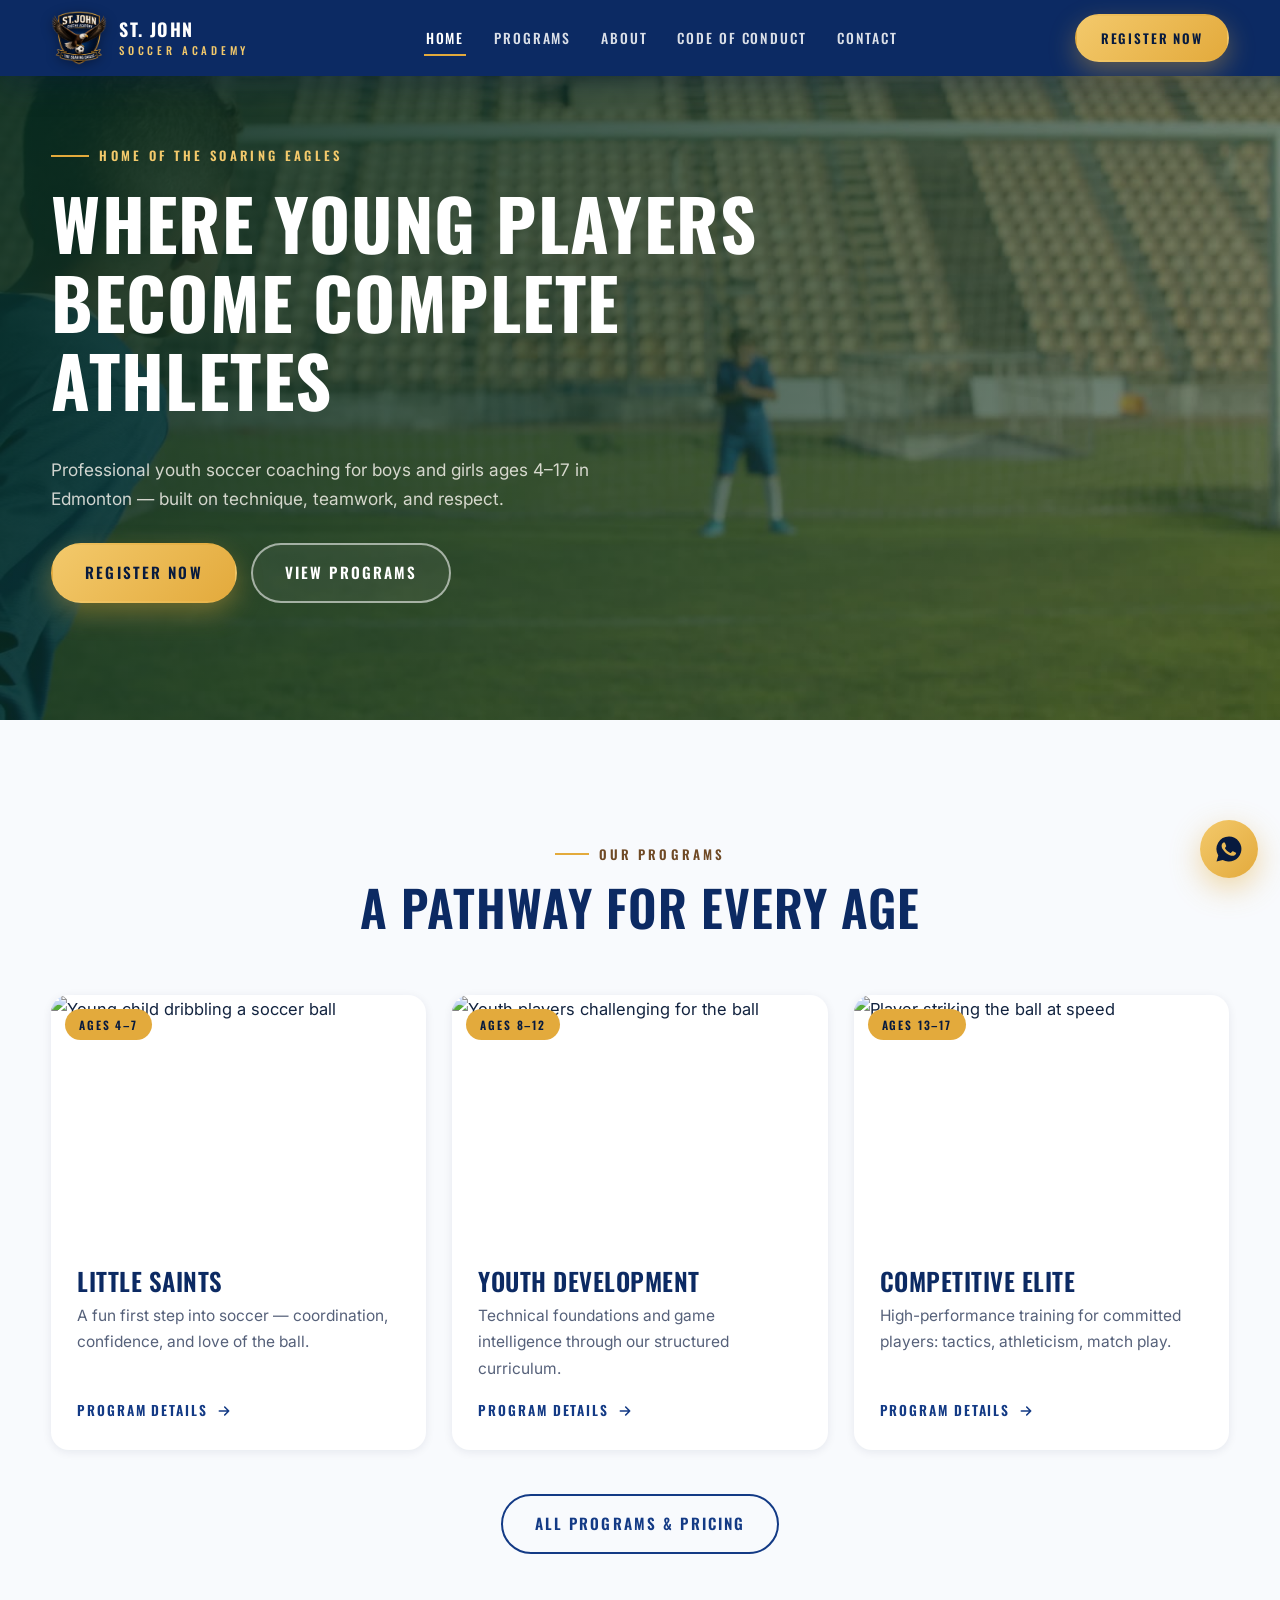
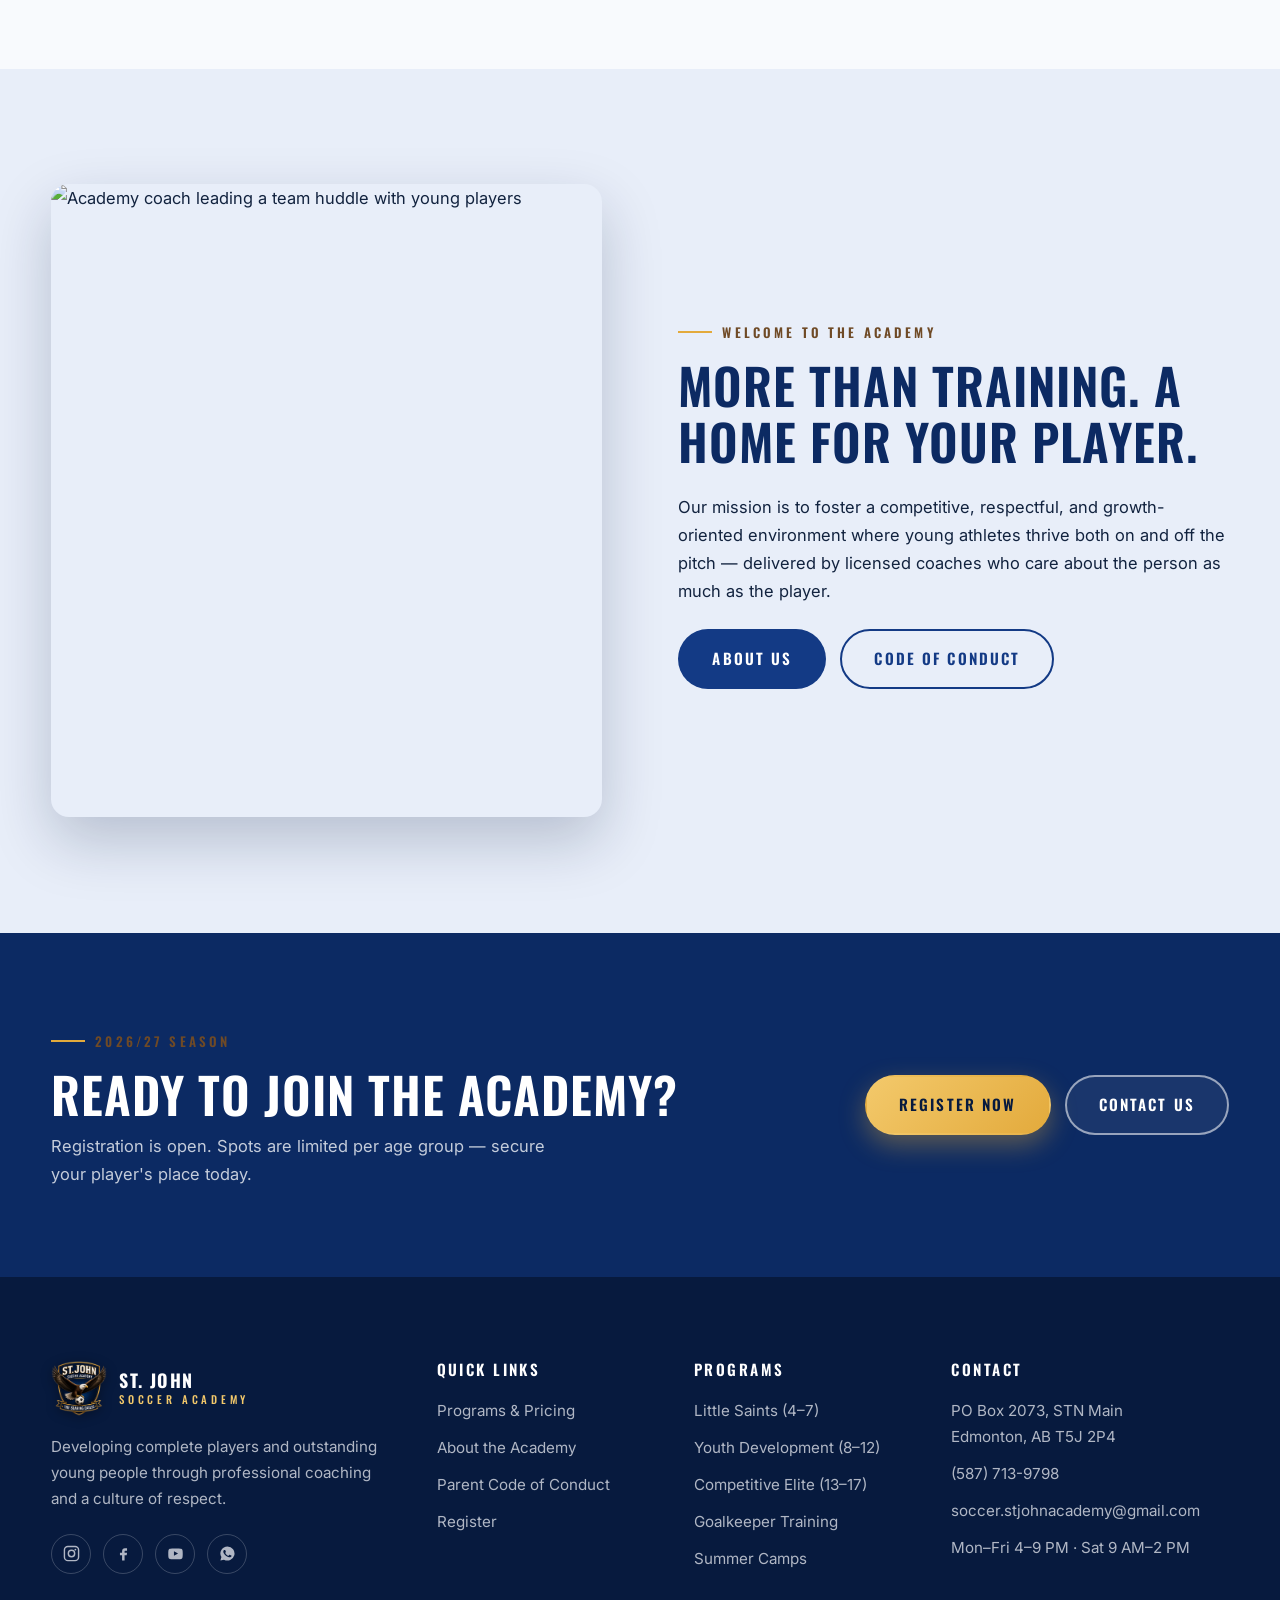
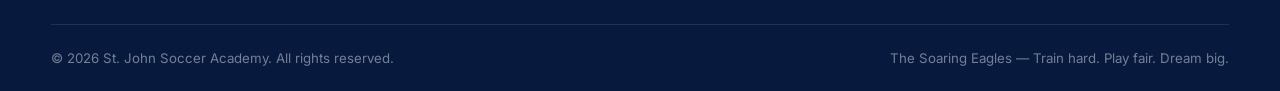
==== commit 36170d52: "Add background video to home hero: kids (ages ~7-10) in blue kits playing in a stadium Pexels clip 8" ====
--- a/index.html
+++ b/index.html
@@ -9,7 +9,7 @@
   <link rel="preconnect" href="https://fonts.googleapis.com">
   <link rel="preconnect" href="https://fonts.gstatic.com" crossorigin>
   <link href="https://fonts.googleapis.com/css2?family=Oswald:wght@400;500;600;700&family=Inter:wght@400;500;600;700&display=swap" rel="stylesheet">
-  <link rel="stylesheet" href="css/style.css?v=10">
+  <link rel="stylesheet" href="css/style.css?v=11">
   <link rel="icon" type="image/png" href="images/favicon.png">
 </head>
 <body>
@@ -36,7 +36,10 @@
   </header>
 
   <!-- ================= HERO ================= -->
-  <section class="page-hero home-hero" style="--page-hero-img: url('https://images.unsplash.com/photo-1431324155629-1a6deb1dec8d?auto=format&fit=crop&w=1800&q=70');">
+  <section class="page-hero home-hero" style="--page-hero-img: url('images/hero-poster.jpg');">
+    <video class="hero-video" autoplay muted loop playsinline preload="metadata" poster="images/hero-poster.jpg" aria-hidden="true">
+      <source src="https://videos.pexels.com/video-files/8938334/8938334-hd_1920_1080_25fps.mp4" type="video/mp4">
+    </video>
     <div class="container">
       <span class="kicker">Home of the Soaring Eagles</span>
       <h1>Where young players become complete athletes</h1>
--- a/css/style.css
+++ b/css/style.css
@@ -1188,13 +1188,23 @@
 }
 
 
-/* ============ Static home hero (minimal motion) ============ */
+/* ============ Home hero (background video) ============ */
 .home-hero {
   min-height: min(86vh, 720px);
   display: flex;
   align-items: center;
   padding-top: calc(var(--nav-h) + 40px);
-}
+  overflow: hidden;
+}
+.hero-video {
+  position: absolute;
+  inset: 0;
+  width: 100%;
+  height: 100%;
+  object-fit: cover;
+  z-index: 0;
+}
+.home-hero::after { z-index: 1; }
 .home-hero h1 { font-size: clamp(2.5rem, 6vw, 4.4rem); max-width: 780px; }
 .home-hero p { max-width: 560px; font-size: 1.08rem; }
 .home-hero .hero-btns { display: flex; gap: 14px; flex-wrap: wrap; margin-top: 30px; }
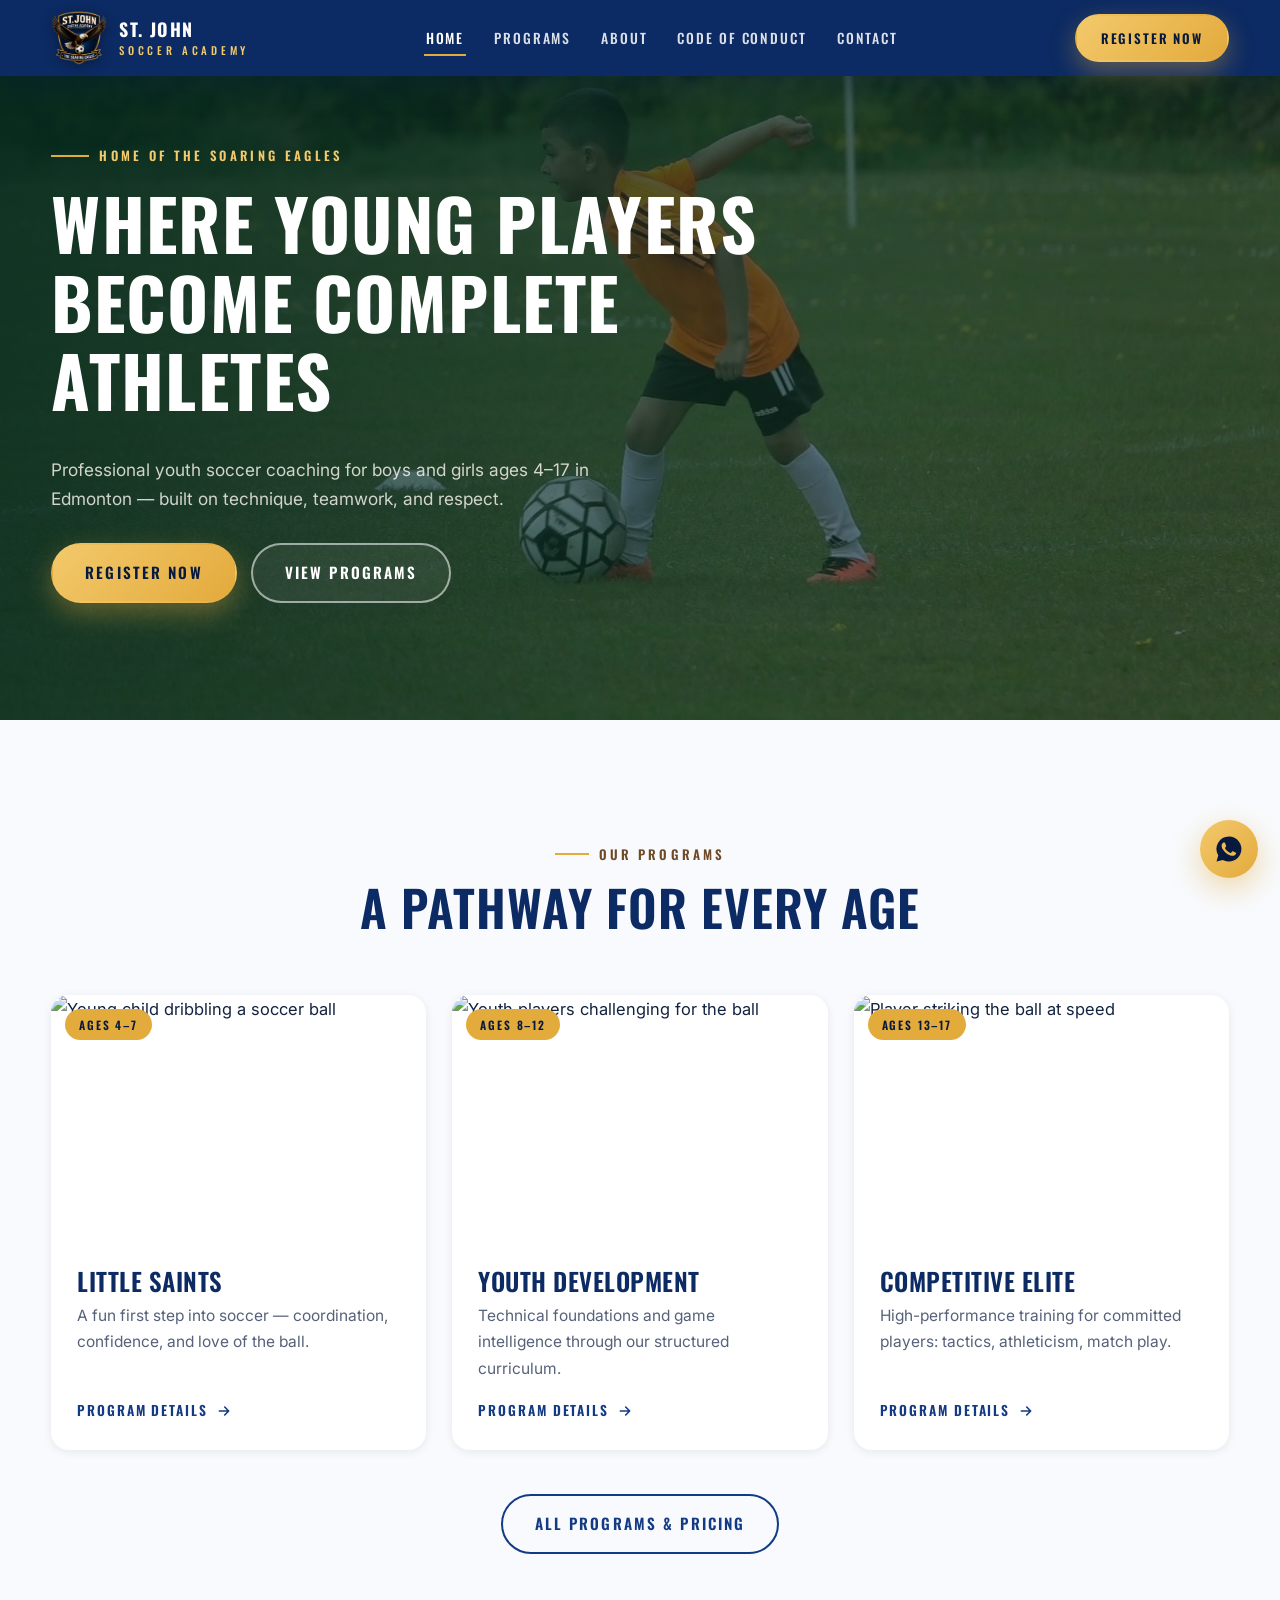
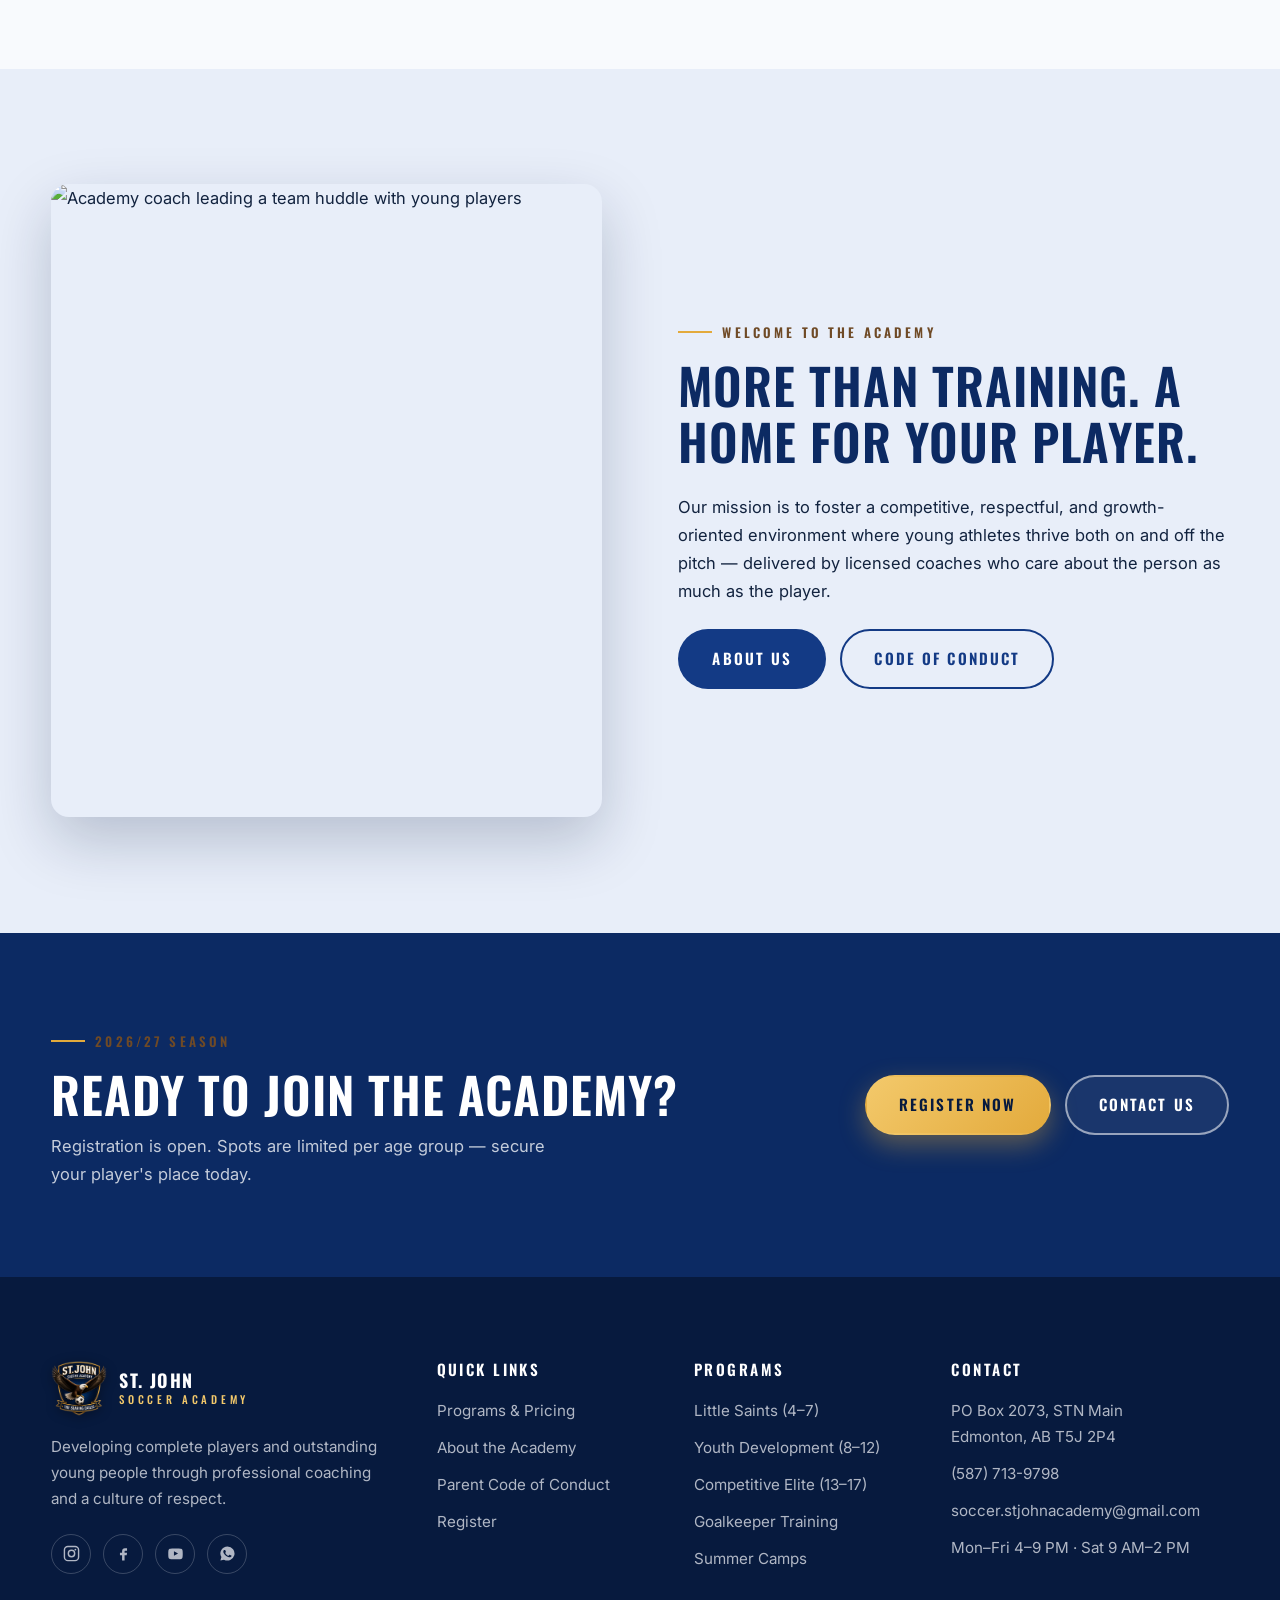
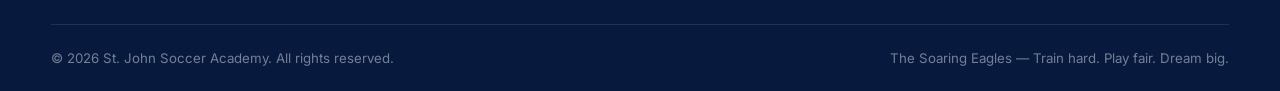
==== commit 1236cefe: "Swap hero video: young boy dribbling around cones (no missed shot) Replaces clip 8938334 (boy shoots" ====
--- a/index.html
+++ b/index.html
@@ -38,7 +38,7 @@
   <!-- ================= HERO ================= -->
   <section class="page-hero home-hero" style="--page-hero-img: url('images/hero-poster.jpg');">
     <video class="hero-video" autoplay muted loop playsinline preload="metadata" poster="images/hero-poster.jpg" aria-hidden="true">
-      <source src="https://videos.pexels.com/video-files/8938334/8938334-hd_1920_1080_25fps.mp4" type="video/mp4">
+      <source src="https://videos.pexels.com/video-files/7878022/7878022-hd_1920_1080_25fps.mp4" type="video/mp4">
     </video>
     <div class="container">
       <span class="kicker">Home of the Soaring Eagles</span>
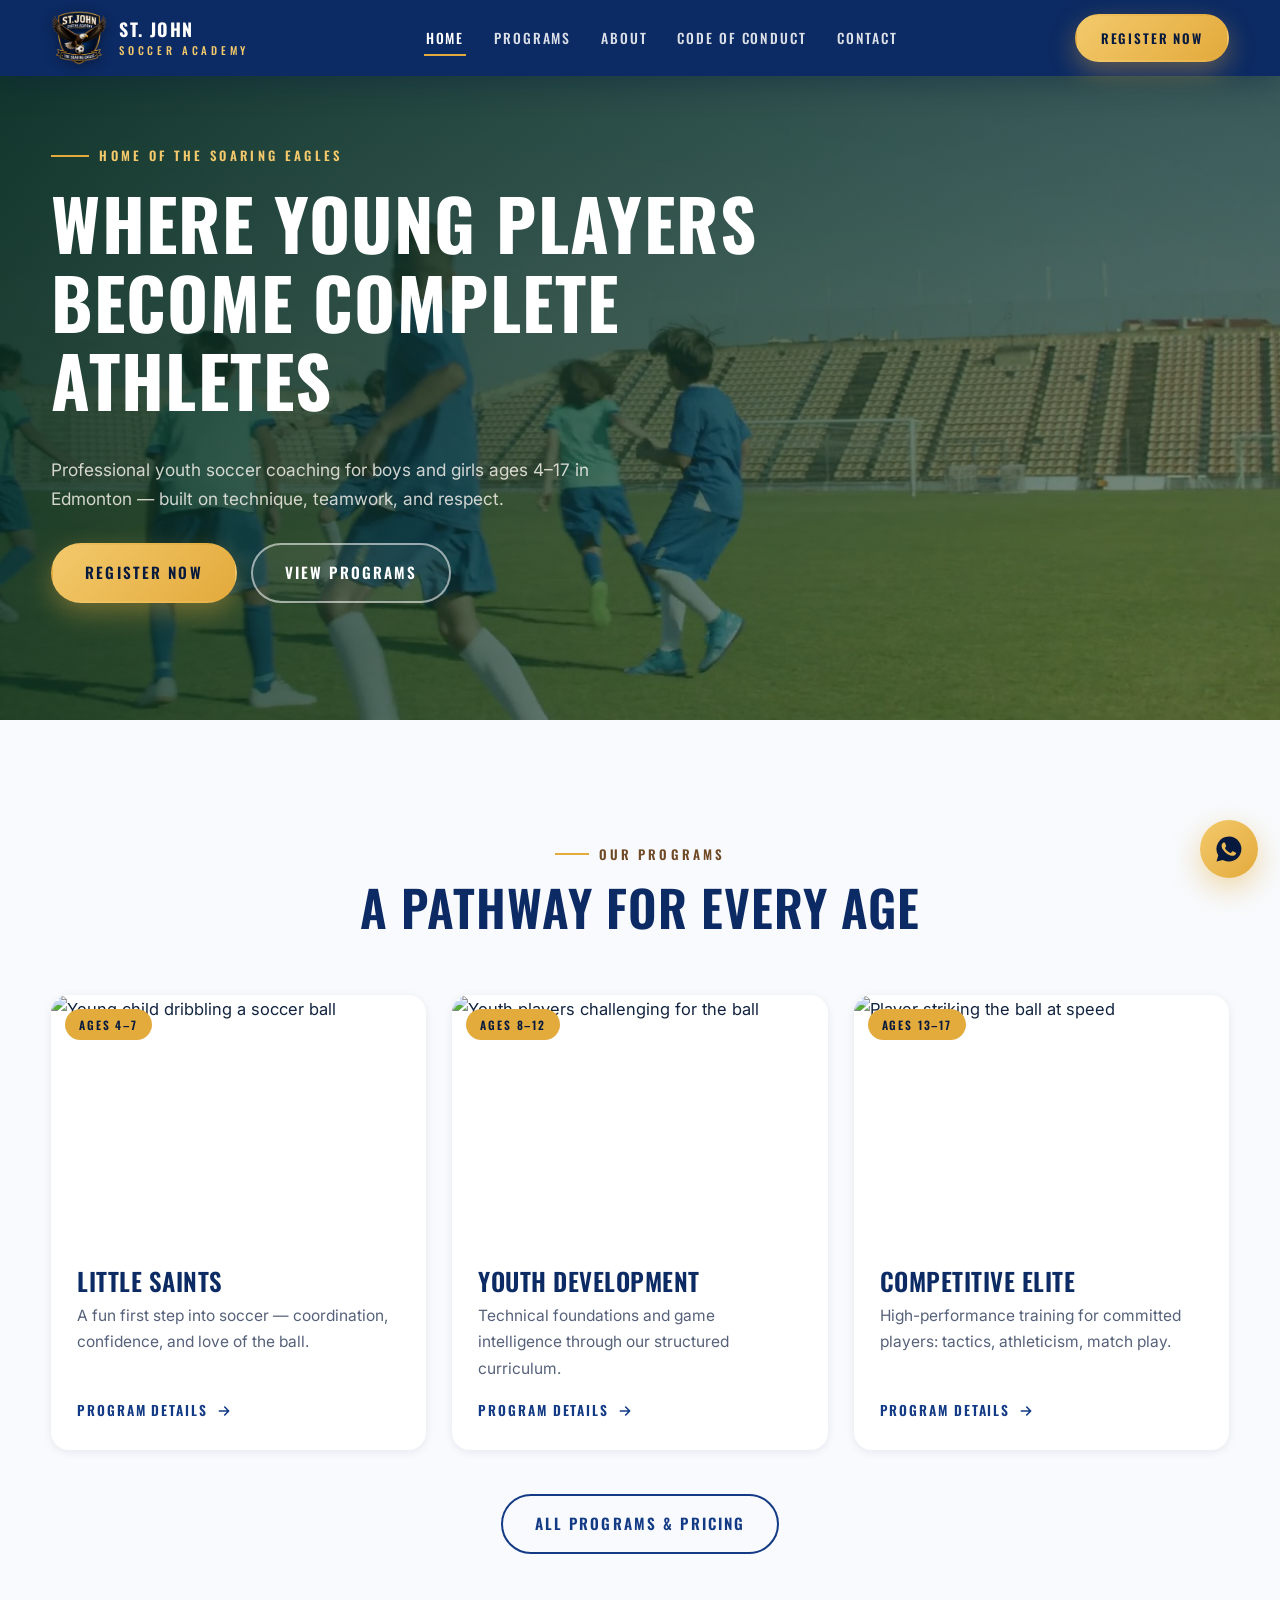
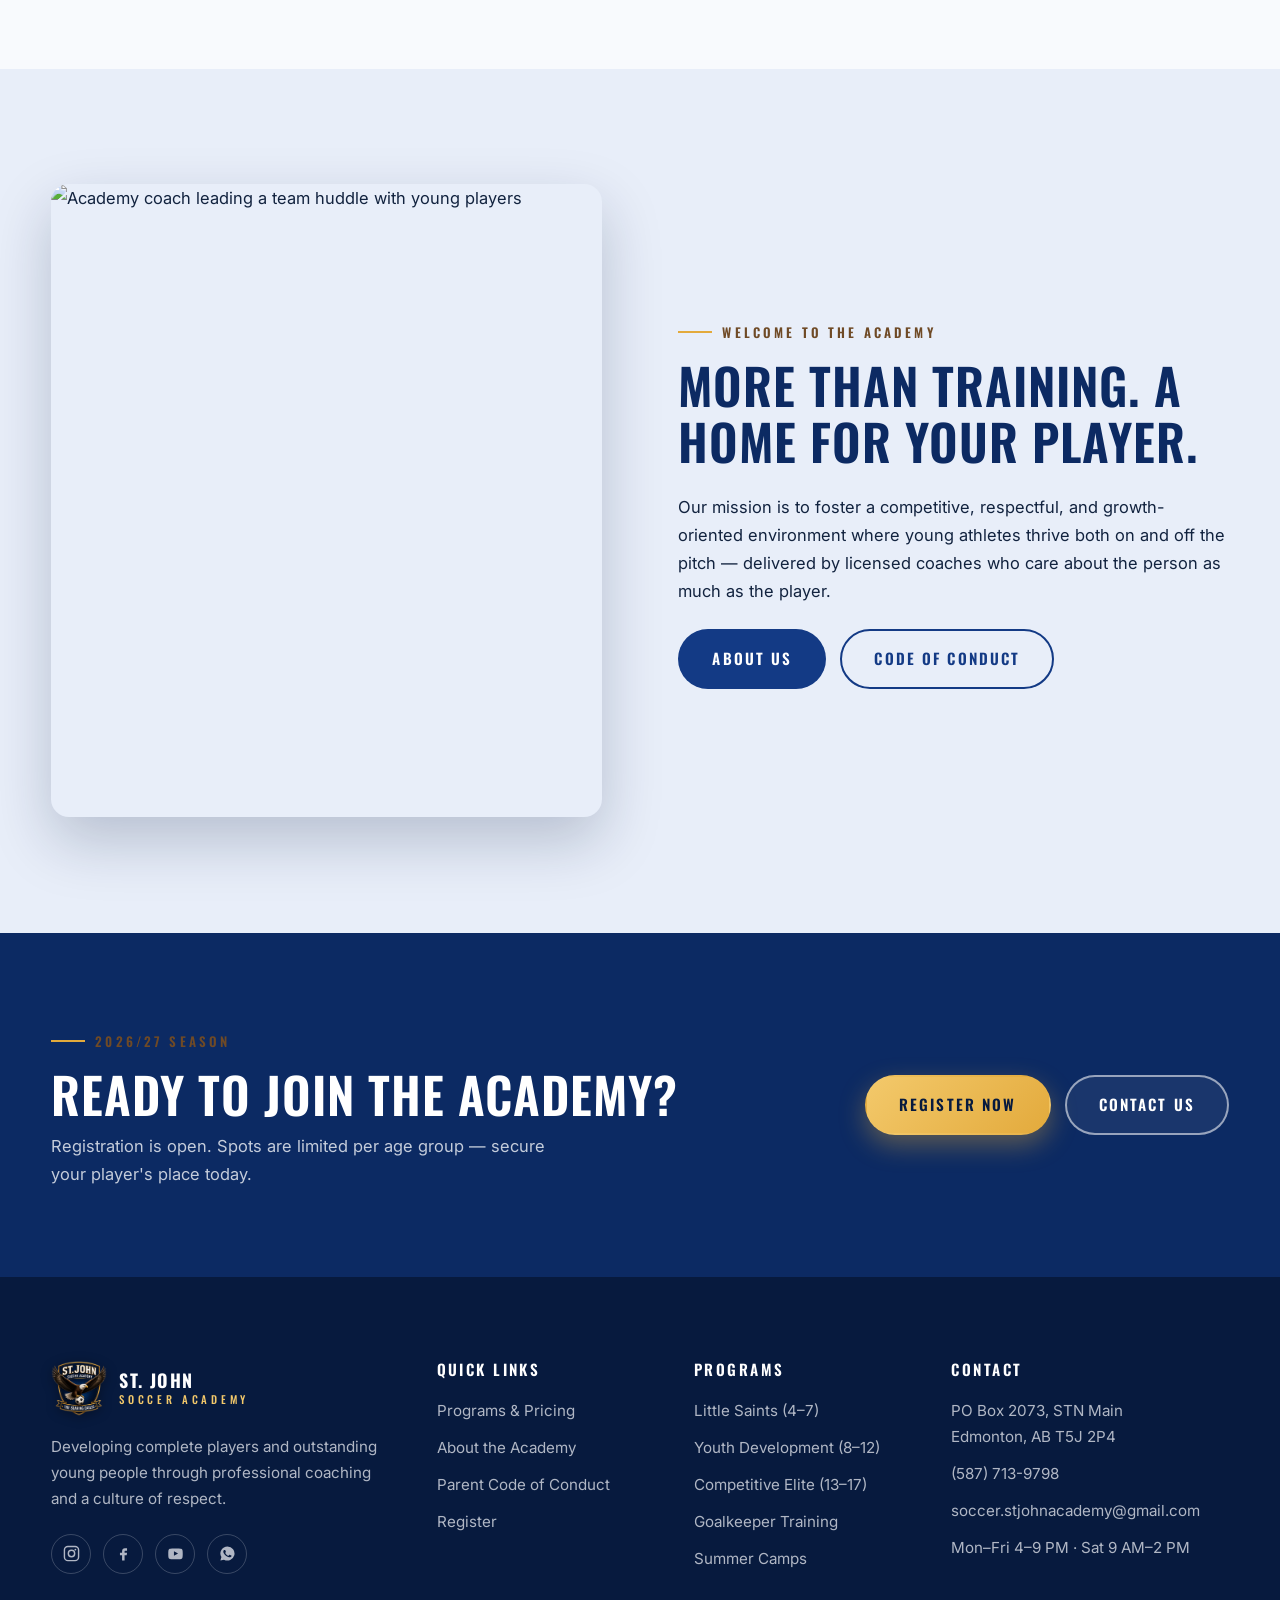
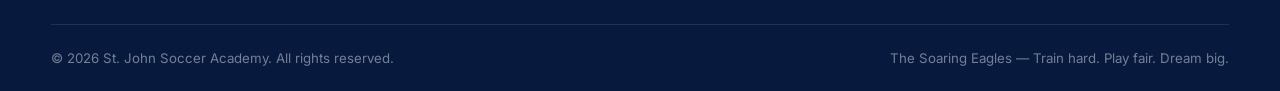
==== commit 082ff783: "Lengthen hero video to 13s: group of young kids playing a match in blue kits Replaces the 4s solo-dr" ====
--- a/index.html
+++ b/index.html
@@ -38,7 +38,7 @@
   <!-- ================= HERO ================= -->
   <section class="page-hero home-hero" style="--page-hero-img: url('images/hero-poster.jpg');">
     <video class="hero-video" autoplay muted loop playsinline preload="metadata" poster="images/hero-poster.jpg" aria-hidden="true">
-      <source src="https://videos.pexels.com/video-files/7878022/7878022-hd_1920_1080_25fps.mp4" type="video/mp4">
+      <source src="videos/hero.mp4" type="video/mp4">
     </video>
     <div class="container">
       <span class="kicker">Home of the Soaring Eagles</span>
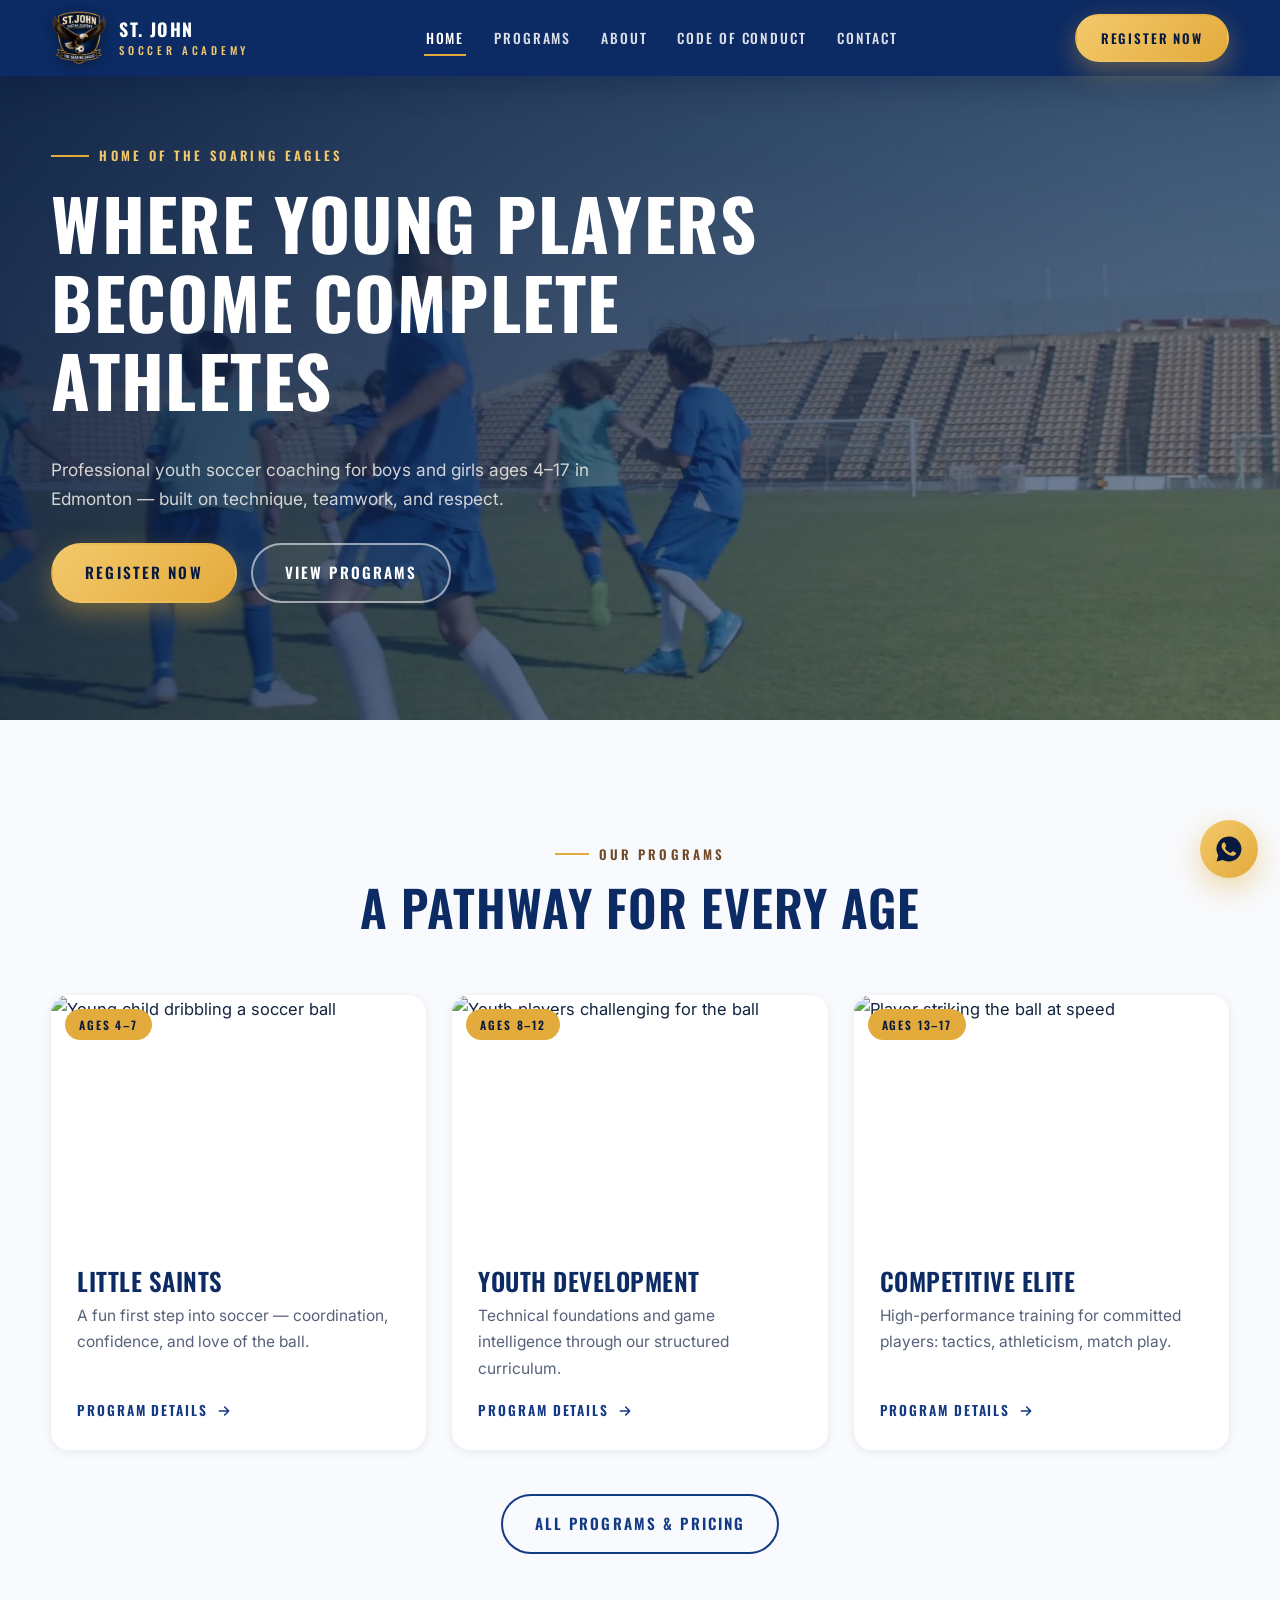
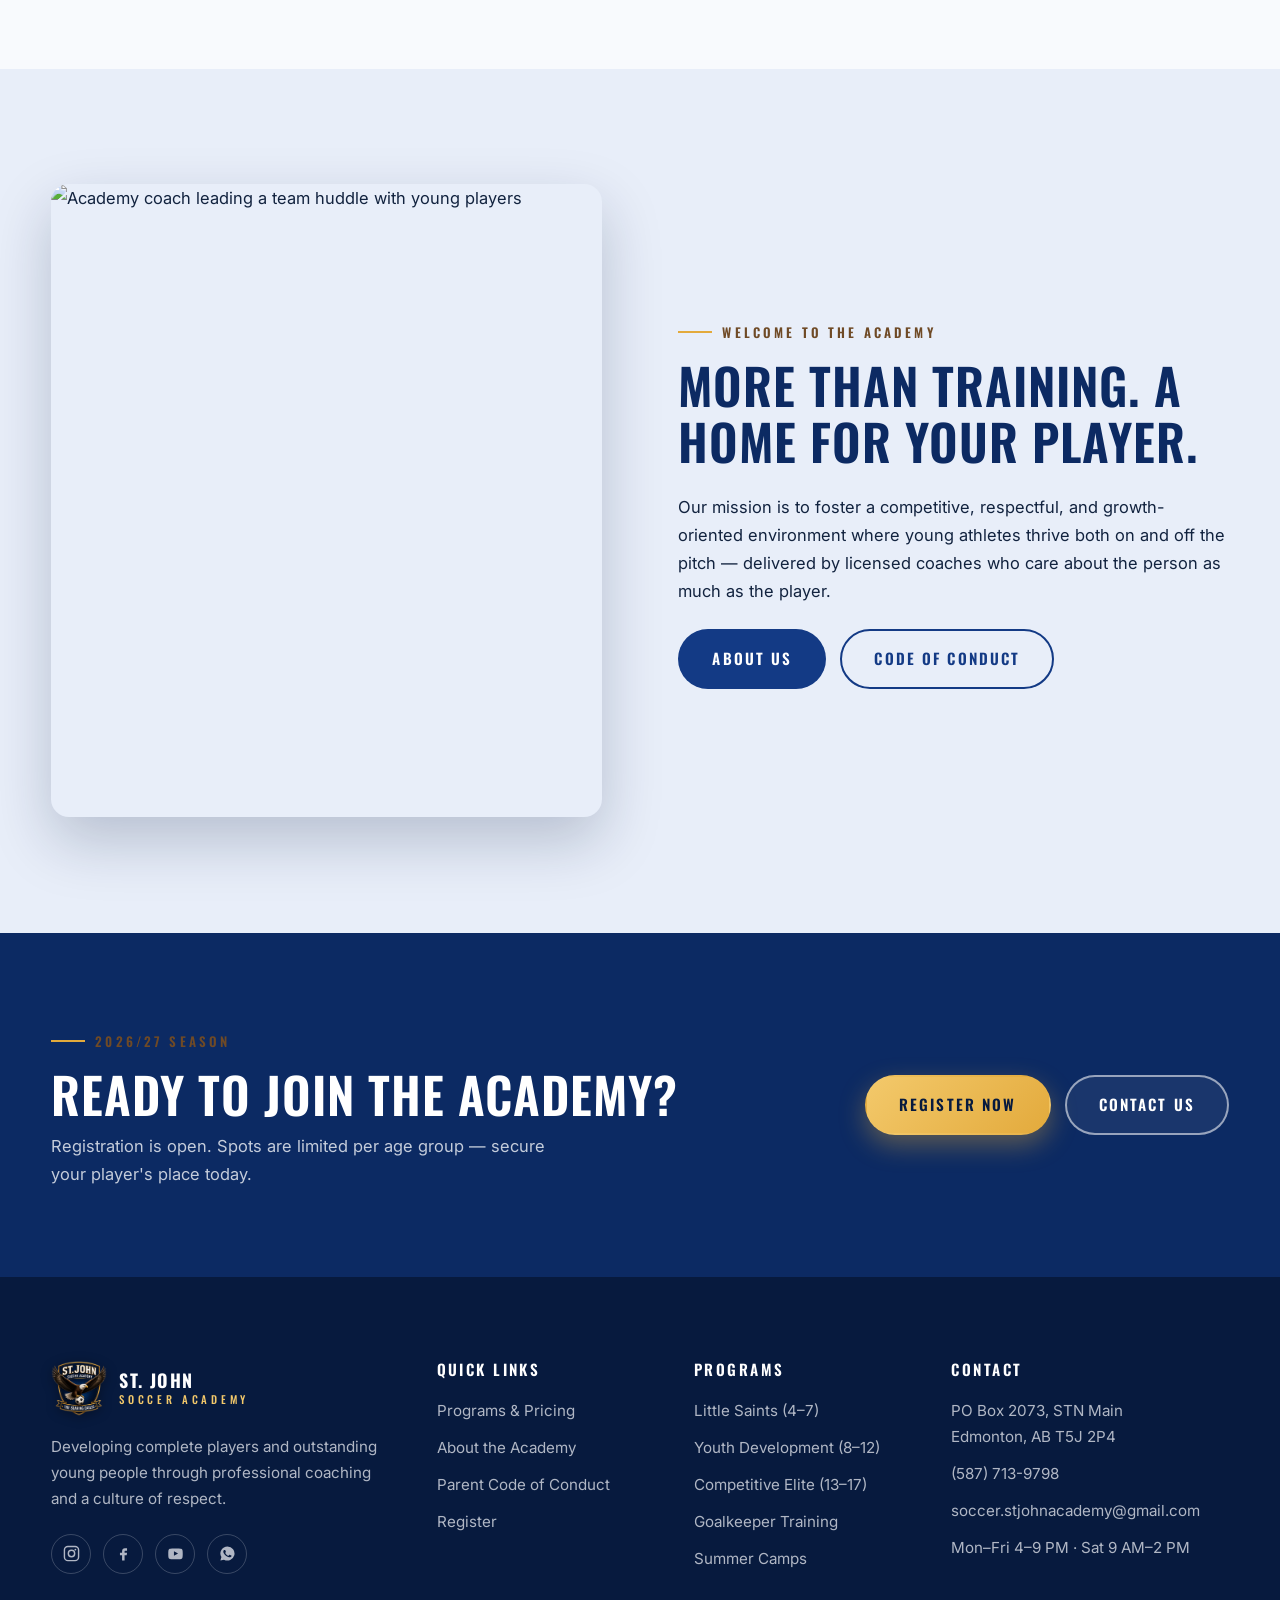
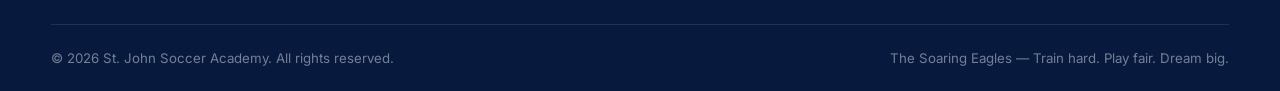
==== commit 2d644e2a: "Fix green tint on hero: navy overlay (missed by earlier palette swap) The .page-hero::after gradient" ====
--- a/index.html
+++ b/index.html
@@ -9,7 +9,7 @@
   <link rel="preconnect" href="https://fonts.googleapis.com">
   <link rel="preconnect" href="https://fonts.gstatic.com" crossorigin>
   <link href="https://fonts.googleapis.com/css2?family=Oswald:wght@400;500;600;700&family=Inter:wght@400;500;600;700&display=swap" rel="stylesheet">
-  <link rel="stylesheet" href="css/style.css?v=11">
+  <link rel="stylesheet" href="css/style.css?v=12">
   <link rel="icon" type="image/png" href="images/favicon.png">
 </head>
 <body>
--- a/css/style.css
+++ b/css/style.css
@@ -348,7 +348,7 @@
 .page-hero::after {
   content: "";
   position: absolute; inset: 0;
-  background: linear-gradient(120deg, rgba(6,43,31,0.92), rgba(6,43,31,0.4));
+  background: linear-gradient(120deg, rgba(7,26,62,0.92), rgba(12,42,99,0.42));
 }
 .page-hero .container { position: relative; z-index: 2; }
 .page-hero h1 { color: var(--white); font-size: clamp(2.4rem, 5vw, 3.8rem); }
